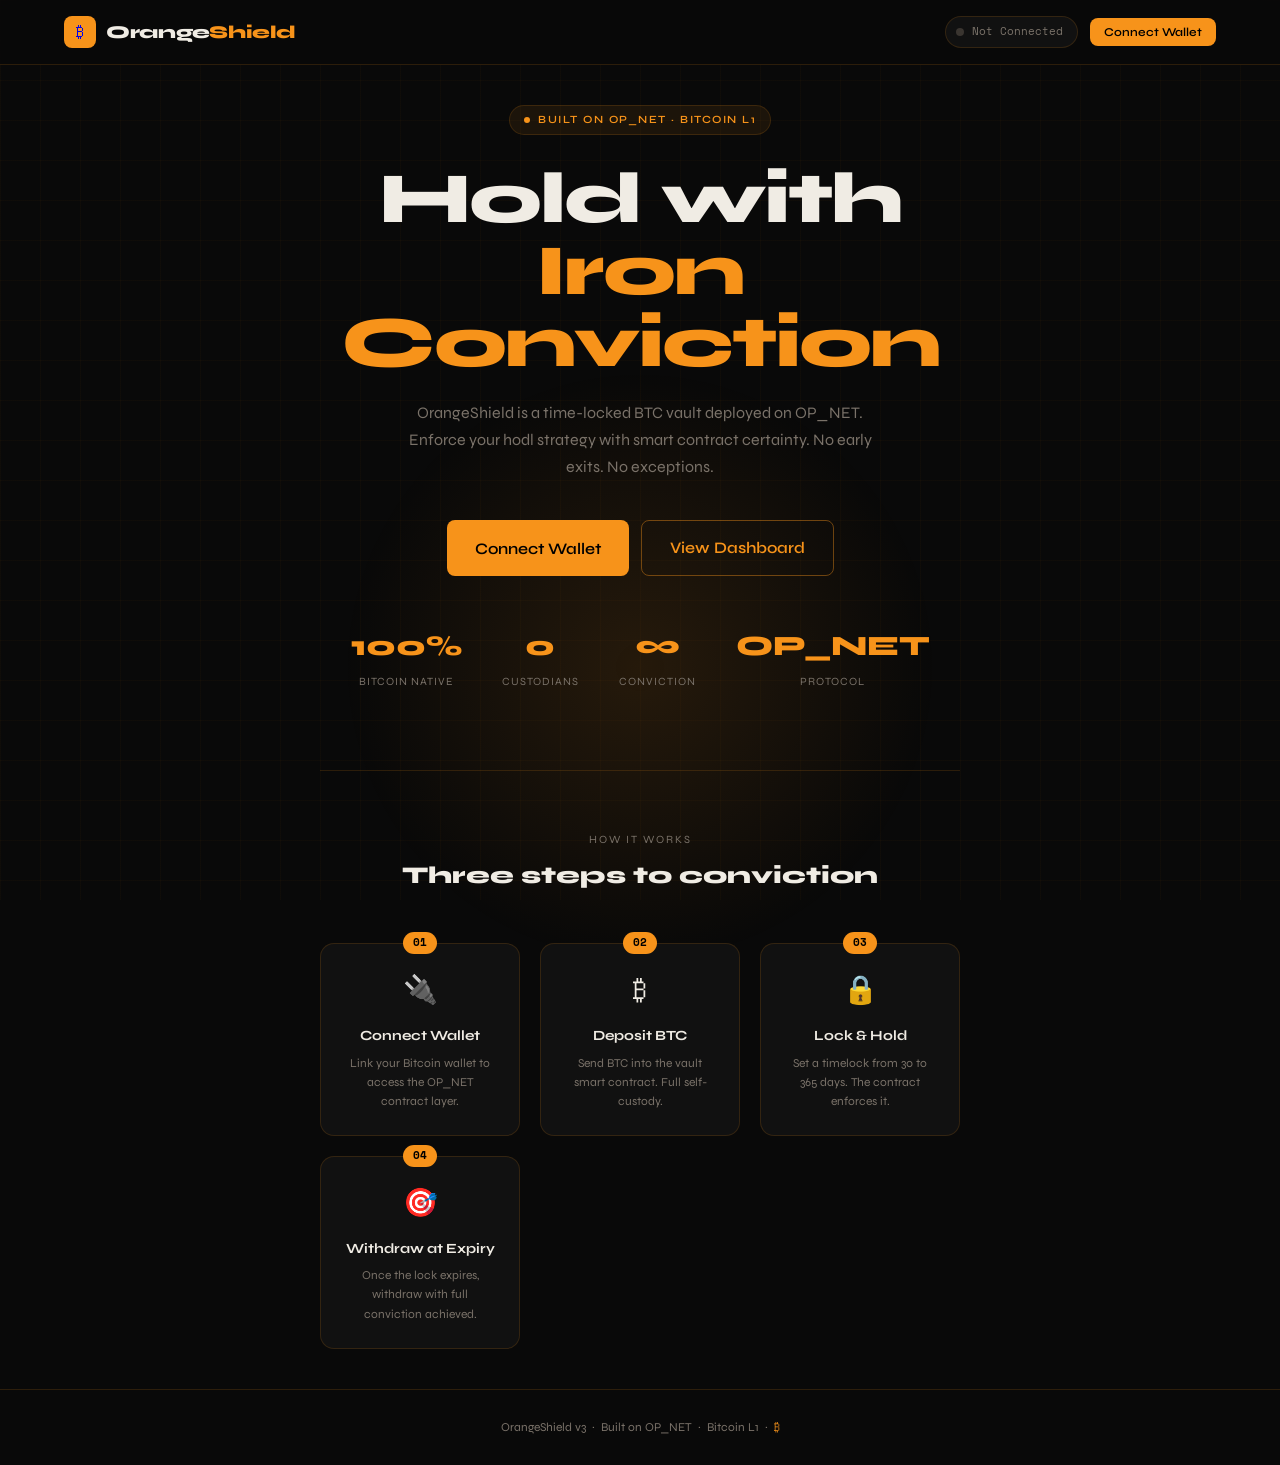
==== dashboard.html @ 254fbb5a "orangeshield" ====
<!DOCTYPE html>
<html lang="en">
<head>
  <meta charset="UTF-8" />
  <meta name="viewport" content="width=device-width, initial-scale=1.0" />
  <title>OrangeShield — Vault Dashboard</title>
  <link rel="stylesheet" href="style.css" />
  <style>
    .vault-hero {
      background: var(--bg-card);
      border: 1px solid var(--border);
      border-radius: var(--radius-lg);
      padding: 28px;
      margin-bottom: 24px;
      display: flex;
      align-items: center;
      justify-content: space-between;
      flex-wrap: wrap;
      gap: 20px;
      position: relative;
      overflow: hidden;
    }
    .vault-hero::before {
      content: '';
      position: absolute;
      right: -40px; top: -40px;
      width: 200px; height: 200px;
      background: radial-gradient(circle, rgba(247,147,26,0.12), transparent 70%);
      pointer-events: none;
    }
    .vault-hero-btc {
      font-size: 48px;
      font-weight: 800;
      font-family: var(--font-display);
      color: var(--text);
      line-height: 1;
    }
    .vault-hero-btc span { color: var(--orange); font-size: 24px; vertical-align: top; }
    .vault-hero-label {
      font-size: 11px;
      text-transform: uppercase;
      letter-spacing: 1.5px;
      color: var(--text-muted);
      margin-bottom: 6px;
    }
    .vault-hero-right { text-align: right; }
    .vault-hero-right .addr {
      font-family: var(--font-mono);
      font-size: 12px;
      color: var(--text-muted);
    }

    /* Deploy CTA */
    #deploy-section {
      display: none;
    }
    .deploy-cta {
      background: var(--bg-card);
      border: 1px solid var(--border-bright);
      border-radius: var(--radius-lg);
      padding: 48px;
      text-align: center;
    }
    .deploy-cta-icon { font-size: 48px; margin-bottom: 16px; }
    .deploy-cta h2 { font-size: 24px; font-weight: 800; margin-bottom: 8px; }
    .deploy-cta p { color: var(--text-muted); font-size: 14px; margin-bottom: 28px; max-width: 400px; margin-left: auto; margin-right: auto; }
    .deploy-cost {
      display: inline-flex;
      align-items: center;
      gap: 8px;
      background: var(--bg-input);
      border: 1px solid var(--border);
      border-radius: var(--radius);
      padding: 8px 16px;
      font-family: var(--font-mono);
      font-size: 12px;
      color: var(--text-muted);
      margin-bottom: 24px;
    }

    /* Main content */
    #main-content { display: none; }

    /* Panel layout */
    .panel-split {
      display: grid;
      grid-template-columns: 1fr 1fr;
      gap: 20px;
    }
    @media (max-width: 720px) {
      .panel-split { grid-template-columns: 1fr; }
    }

    /* Lock panel */
    .lock-active-info {
      background: var(--bg-input);
      border: 1px solid var(--border);
      border-radius: var(--radius);
      padding: 16px;
      margin-bottom: 20px;
    }
    .lock-active-info .lock-row {
      display: flex;
      justify-content: space-between;
      font-size: 12px;
      padding: 4px 0;
    }
    .lock-active-info .lock-row span:first-child { color: var(--text-muted); }
    .lock-active-info .lock-row span:last-child { font-family: var(--font-mono); }

    /* Network status bar */
    .network-bar {
      display: flex;
      align-items: center;
      gap: 16px;
      background: var(--bg-card);
      border: 1px solid var(--border);
      border-radius: var(--radius);
      padding: 10px 16px;
      font-size: 11px;
      font-family: var(--font-mono);
      color: var(--text-muted);
      margin-bottom: 24px;
      flex-wrap: wrap;
      gap: 20px;
    }
    .network-item { display: flex; align-items: center; gap: 6px; }
    .network-dot { width: 5px; height: 5px; border-radius: 50%; background: var(--success); box-shadow: 0 0 4px var(--success); }

    /* Overview grid */
    .ov-grid {
      display: grid;
      grid-template-columns: 1fr 1fr;
      gap: 12px;
      margin-bottom: 20px;
    }
    @media (max-width: 480px) { .ov-grid { grid-template-columns: 1fr; } }
    .ov-item {
      background: var(--bg-input);
      border: 1px solid var(--border);
      border-radius: var(--radius);
      padding: 14px;
    }
    .ov-item-label { font-size: 10px; text-transform: uppercase; letter-spacing: 1px; color: var(--text-muted); margin-bottom: 6px; }
    .ov-item-value { font-size: 14px; font-weight: 700; font-family: var(--font-mono); }
  </style>
</head>
<body data-page="dashboard">

  <!-- Page Loader -->
  <div class="page-loader" id="page-loader">
    <div class="brand-icon" style="width:48px;height:48px;font-size:24px;border-radius:12px;background:var(--orange);display:flex;align-items:center;justify-content:center;">₿</div>
    <div style="display:flex;align-items:center;gap:8px;color:var(--text-muted);font-size:13px;">
      <div class="spinner light"></div>
      Loading vault state...
    </div>
  </div>

  <!-- Toast container -->
  <div id="toast-container" class="toast-container"></div>

  <!-- Navbar -->
  <nav class="navbar">
    <div class="navbar-inner">
      <a href="index.html" class="brand">
        <div class="brand-icon">₿</div>
        <span class="brand-name">Orange<span>Shield</span></span>
      </a>
      <div class="navbar-actions">
        <div class="wallet-badge">
          <span class="wallet-dot"></span>
          <span id="nav-wallet">bc1q...</span>
        </div>
        <button class="btn btn-ghost btn-sm" id="disconnect-btn">Disconnect</button>
      </div>
    </div>
  </nav>

  <div class="page-wrap">
    <div class="dashboard">

      <!-- Network Bar -->
      <div class="network-bar">
        <div class="network-item"><span class="network-dot"></span> OP_NET Mainnet</div>
        <div class="network-item">Block #<span id="block-num">—</span></div>
        <div class="network-item">Contract: <span id="contract-address">—</span></div>
        <div class="network-item" style="margin-left: auto;">
          <button class="btn btn-danger btn-sm" id="reset-btn" style="font-size:10px;padding:4px 10px;">Reset Vault</button>
        </div>
      </div>

      <!-- Dashboard Header -->
      <div class="dashboard-header">
        <div>
          <div class="text-muted" style="font-size:11px;text-transform:uppercase;letter-spacing:1.5px;margin-bottom:4px;">Conviction Vault</div>
          <h1 class="dashboard-title">OrangeShield Dashboard</h1>
        </div>
      </div>

      <!-- ══ DEPLOY SECTION ══════════════════════════════════════════════════ -->
      <div id="deploy-section">
        <div class="deploy-cta">
          <div class="deploy-cta-icon">🚀</div>
          <h2>Deploy Your Vault</h2>
          <p>Deploy your personal OrangeShield smart contract to OP_NET to start securing your BTC conviction.</p>
          <div>
            <div class="deploy-cost">⛽ Est. Deploy Fee: 0.00004200 BTC</div>
          </div>
          <button class="btn btn-primary btn-lg" id="deploy-btn">
            <span id="deploy-spinner" class="spinner" style="display:none;"></span>
            Deploy OrangeShield Contract
          </button>
        </div>
      </div>

      <!-- ══ MAIN DASHBOARD ══════════════════════════════════════════════════ -->
      <div id="main-content">

        <!-- Vault Hero -->
        <div class="vault-hero">
          <div>
            <div class="vault-hero-label">Vault Balance</div>
            <div class="vault-hero-btc"><span>₿ </span><span id="vault-balance">0.00000000</span></div>
            <div style="margin-top:10px;" id="lock-status">
              <span class="badge badge-unlocked">🔓 Unlocked</span>
            </div>
          </div>
          <div class="vault-hero-right">
            <div class="vault-hero-label">Wallet</div>
            <div class="addr" id="wallet-address">—</div>
            <div style="margin-top:8px;" class="vault-hero-label">Last TX</div>
            <div class="addr" id="last-tx">—</div>
          </div>
        </div>

        <!-- Tab Nav -->
        <div class="tab-nav">
          <button class="tab-btn active" data-tab="tab-overview">📊 Overview</button>
          <button class="tab-btn" data-tab="tab-deposit">⬇️ Deposit</button>
          <button class="tab-btn" data-tab="tab-withdraw">⬆️ Withdraw</button>
          <button class="tab-btn" data-tab="tab-lock">🔒 Lock Vault</button>
          <button class="tab-btn" data-tab="tab-history">📋 History</button>
        </div>

        <!-- ── Overview ──────────────────────────────────────── -->
        <div class="tab-panel active" id="tab-overview">
          <div class="section">
            <div class="section-header">
              <h2 class="section-title">Vault Overview</h2>
            </div>

            <div class="ov-grid">
              <div class="ov-item">
                <div class="ov-item-label">Balance</div>
                <div class="ov-item-value text-orange" id="ov-balance">0.00000000 BTC</div>
              </div>
              <div class="ov-item">
                <div class="ov-item-label">Status</div>
                <div class="ov-item-value" id="ov-status"><span class="badge badge-unlocked">Unlocked</span></div>
              </div>
              <div class="ov-item" style="grid-column: span 2;">
                <div class="ov-item-label">Lock Expiry</div>
                <div class="ov-item-value" id="ov-expiry">—</div>
              </div>
            </div>

            <div class="card" style="margin-bottom:0;">
              <div class="card-header">
                <span class="card-title">⏱ Lock Countdown</span>
                <span class="badge badge-orange">LIVE</span>
              </div>
              <div class="countdown" id="countdown">
                <span class="badge badge-unlocked">🔓 No active lock</span>
              </div>
              <div style="margin-top:12px;font-size:11px;color:var(--text-muted);">
                Expiry: <span id="expiry-date">—</span>
              </div>
            </div>
          </div>
        </div>

        <!-- ── Deposit ────────────────────────────────────────── -->
        <div class="tab-panel" id="tab-deposit">
          <div class="section">
            <div class="section-header">
              <h2 class="section-title">Deposit BTC</h2>
            </div>

            <div class="card">
              <div class="info-box" style="margin-bottom:20px;">
                <span>ℹ️</span>
                <div>Depositing sends BTC into your OP_NET smart contract vault. Funds are self-custodied and non-custodial.</div>
              </div>

              <div class="form-group">
                <label class="form-label">Amount (BTC)</label>
                <div class="input-with-suffix">
                  <input
                    type="number"
                    class="form-input"
                    id="deposit-amount"
                    placeholder="0.00000000"
                    step="0.00000001"
                    min="0.00000001"
                  />
                  <span class="input-suffix">BTC</span>
                </div>
              </div>

              <div style="display:flex;gap:8px;margin-bottom:20px;flex-wrap:wrap;">
                <button class="btn btn-ghost btn-sm" onclick="document.getElementById('deposit-amount').value='0.001'">0.001</button>
                <button class="btn btn-ghost btn-sm" onclick="document.getElementById('deposit-amount').value='0.01'">0.01</button>
                <button class="btn btn-ghost btn-sm" onclick="document.getElementById('deposit-amount').value='0.1'">0.1</button>
                <button class="btn btn-ghost btn-sm" onclick="document.getElementById('deposit-amount').value='1'">1 BTC</button>
              </div>

              <button class="btn btn-primary btn-full btn-lg" id="deposit-btn">
                <span id="deposit-spinner" class="spinner" style="display:none;"></span>
                Deposit BTC
              </button>

              <div class="tx-status-box" id="deposit-status"></div>
            </div>
          </div>
        </div>

        <!-- ── Withdraw ───────────────────────────────────────── -->
        <div class="tab-panel" id="tab-withdraw">
          <div class="section">
            <div class="section-header">
              <h2 class="section-title">Withdraw BTC</h2>
            </div>

            <div class="card">
              <div class="warning-box" id="withdraw-locked-msg" style="display:none;margin-bottom:20px;">
                <span>🔒</span>
                <div>
                  <strong style="display:block;margin-bottom:4px;">Vault is Locked</strong>
                  Withdrawals are blocked until the timelock expires. This is enforced by the smart contract.
                </div>
              </div>

              <div class="form-group">
                <label class="form-label">Amount (BTC)</label>
                <div class="input-with-suffix">
                  <input
                    type="number"
                    class="form-input"
                    id="withdraw-amount"
                    placeholder="0.00000000"
                    step="0.00000001"
                    min="0.00000001"
                  />
                  <span class="input-suffix">BTC</span>
                </div>
              </div>

              <button class="btn btn-outline btn-full btn-lg" id="withdraw-btn">
                <span id="withdraw-spinner" class="spinner light" style="display:none;"></span>
                Withdraw BTC
              </button>

              <div class="tx-status-box" id="withdraw-status"></div>
            </div>
          </div>
        </div>

        <!-- ── Lock Vault ─────────────────────────────────────── -->
        <div class="tab-panel" id="tab-lock">
          <div class="section">
            <div class="section-header">
              <h2 class="section-title">Lock Vault</h2>
            </div>

            <div class="card">
              <div class="info-box" style="margin-bottom:20px;">
                <span>⚠️</span>
                <div>Once locked, the smart contract enforces the timelock. No early withdrawals are possible. Choose wisely.</div>
              </div>

              <div class="form-group">
                <label class="form-label">Lock Duration</label>
                <div class="duration-grid">
                  <div class="duration-option selected" data-days="30">
                    <span class="dur-days">30</span>
                    <div class="dur-label">Days</div>
                  </div>
                  <div class="duration-option" data-days="90">
                    <span class="dur-days">90</span>
                    <div class="dur-label">Days</div>
                  </div>
                  <div class="duration-option" data-days="180">
                    <span class="dur-days">180</span>
                    <div class="dur-label">Days</div>
                  </div>
                  <div class="duration-option" data-days="365">
                    <span class="dur-days">365</span>
                    <div class="dur-label">Days</div>
                  </div>
                </div>
              </div>

              <div class="lock-active-info" id="lock-preview">
                <div class="lock-row">
                  <span>Lock Period</span>
                  <span id="lock-preview-days">30 days</span>
                </div>
                <div class="lock-row">
                  <span>Unlock Date</span>
                  <span id="lock-preview-date">—</span>
                </div>
                <div class="lock-row">
                  <span>Early Withdrawal</span>
                  <span style="color:var(--error);">Blocked by Contract</span>
                </div>
              </div>

              <button class="btn btn-primary btn-full btn-lg" id="lock-btn">
                <span id="lock-spinner" class="spinner" style="display:none;"></span>
                🔒 Lock Vault
              </button>

              <div class="tx-status-box" id="lock-status-box"></div>
            </div>
          </div>
        </div>

        <!-- ── History ────────────────────────────────────────── -->
        <div class="tab-panel" id="tab-history">
          <div class="section">
            <div class="section-header">
              <h2 class="section-title">Transaction History</h2>
              <span class="badge badge-orange">On-chain</span>
            </div>
            <div class="tx-list" id="tx-list">
              <div class="tx-empty">🔍 No transactions yet</div>
            </div>
          </div>
        </div>

      </div><!-- /main-content -->
    </div><!-- /dashboard -->
  </div><!-- /page-wrap -->

  <script src="opnet-mock.js"></script>
  <script src="app.js"></script>
  <script>
    // Live block number simulation
    let block = Math.floor(Math.random() * 900000 + 100000);
    const blockEl = document.getElementById('block-num');
    if (blockEl) {
      blockEl.textContent = block.toLocaleString();
      setInterval(() => {
        block += Math.floor(Math.random() * 3 + 1);
        blockEl.textContent = block.toLocaleString();
      }, 8000);
    }

    // Lock preview updater
    const durationOpts = document.querySelectorAll('.duration-option');
    const previewDays = document.getElementById('lock-preview-days');
    const previewDate = document.getElementById('lock-preview-date');

    function updateLockPreview(days) {
      if (previewDays) previewDays.textContent = days + ' days';
      if (previewDate) {
        const d = new Date(Date.now() + days * 86400000);
        previewDate.textContent = d.toLocaleDateString('en-US', { year:'numeric', month:'short', day:'numeric' });
      }
    }

    updateLockPreview(30);

    durationOpts.forEach(opt => {
      opt.addEventListener('click', () => {
        updateLockPreview(parseInt(opt.dataset.days, 10));
      });
    });
  </script>
</body>
</html>
---- style.css ----
/* ══════════════════════════════════════════════════════
   OrangeShield v3 — Global Styles
   Bitcoin-native dark theme
   ══════════════════════════════════════════════════════ */

@import url('https://fonts.googleapis.com/css2?family=Space+Mono:ital,wght@0,400;0,700;1,400&family=Syne:wght@400;500;600;700;800&display=swap');

/* ─── CSS Variables ──────────────────────────────────── */
:root {
  --orange:        #f7931a;
  --orange-dim:    #c4740d;
  --orange-glow:   rgba(247, 147, 26, 0.18);
  --orange-subtle: rgba(247, 147, 26, 0.08);

  --bg:            #090909;
  --bg-card:       #111111;
  --bg-input:      #181818;
  --bg-panel:      #0d0d0d;

  --border:        rgba(247, 147, 26, 0.15);
  --border-bright: rgba(247, 147, 26, 0.4);

  --text:          #f0ece4;
  --text-muted:    #7a7269;
  --text-dim:      #3a3530;

  --success:       #22c55e;
  --error:         #ef4444;
  --warning:       #eab308;

  --radius:        8px;
  --radius-lg:     14px;
  --transition:    0.2s ease;

  --font-display:  'Syne', sans-serif;
  --font-mono:     'Space Mono', monospace;
}

/* ─── Reset ──────────────────────────────────────────── */
*, *::before, *::after { box-sizing: border-box; margin: 0; padding: 0; }

html { scroll-behavior: smooth; }

body {
  background: var(--bg);
  color: var(--text);
  font-family: var(--font-display);
  min-height: 100vh;
  line-height: 1.6;
  -webkit-font-smoothing: antialiased;
}

/* Subtle grid texture */
body::before {
  content: '';
  position: fixed;
  inset: 0;
  background-image:
    linear-gradient(rgba(247,147,26,0.03) 1px, transparent 1px),
    linear-gradient(90deg, rgba(247,147,26,0.03) 1px, transparent 1px);
  background-size: 40px 40px;
  pointer-events: none;
  z-index: 0;
}

/* ─── Typography ─────────────────────────────────────── */
h1, h2, h3, h4 { font-family: var(--font-display); font-weight: 700; }

.mono { font-family: var(--font-mono); }

.text-orange  { color: var(--orange); }
.text-muted   { color: var(--text-muted); }
.text-success { color: var(--success); }
.text-error   { color: var(--error); }

/* ─── Layout ─────────────────────────────────────────── */
.page-wrap {
  position: relative;
  z-index: 1;
  max-width: 1200px;
  margin: 0 auto;
  padding: 0 24px;
}

/* ─── Navbar ─────────────────────────────────────────── */
.navbar {
  position: sticky;
  top: 0;
  z-index: 100;
  background: rgba(9,9,9,0.92);
  border-bottom: 1px solid var(--border);
  backdrop-filter: blur(16px);
}

.navbar-inner {
  display: flex;
  align-items: center;
  justify-content: space-between;
  height: 64px;
  max-width: 1200px;
  margin: 0 auto;
  padding: 0 24px;
}

.brand {
  display: flex;
  align-items: center;
  gap: 10px;
  text-decoration: none;
}

.brand-icon {
  width: 32px;
  height: 32px;
  background: var(--orange);
  border-radius: 8px;
  display: flex;
  align-items: center;
  justify-content: center;
  font-size: 16px;
}

.brand-name {
  font-family: var(--font-display);
  font-size: 18px;
  font-weight: 800;
  color: var(--text);
  letter-spacing: -0.3px;
}

.brand-name span { color: var(--orange); }

.navbar-actions {
  display: flex;
  align-items: center;
  gap: 12px;
}

.wallet-badge {
  display: flex;
  align-items: center;
  gap: 8px;
  background: var(--bg-card);
  border: 1px solid var(--border);
  border-radius: 100px;
  padding: 6px 14px 6px 10px;
  font-family: var(--font-mono);
  font-size: 11px;
  color: var(--text-muted);
  cursor: default;
}

.wallet-dot {
  width: 8px;
  height: 8px;
  border-radius: 50%;
  background: var(--success);
  box-shadow: 0 0 6px var(--success);
  animation: pulse-dot 2s infinite;
}

.wallet-dot.disconnected { background: var(--text-dim); box-shadow: none; animation: none; }

@keyframes pulse-dot {
  0%, 100% { opacity: 1; }
  50% { opacity: 0.5; }
}

/* ─── Buttons ────────────────────────────────────────── */
.btn {
  display: inline-flex;
  align-items: center;
  justify-content: center;
  gap: 8px;
  padding: 10px 20px;
  border-radius: var(--radius);
  border: none;
  cursor: pointer;
  font-family: var(--font-display);
  font-weight: 600;
  font-size: 14px;
  transition: var(--transition);
  text-decoration: none;
  white-space: nowrap;
}

.btn:disabled {
  opacity: 0.45;
  cursor: not-allowed;
  pointer-events: none;
}

.btn-primary {
  background: var(--orange);
  color: #000;
}
.btn-primary:hover { background: #ffaa3a; transform: translateY(-1px); box-shadow: 0 4px 20px rgba(247,147,26,0.35); }

.btn-outline {
  background: transparent;
  color: var(--orange);
  border: 1px solid var(--border-bright);
}
.btn-outline:hover { background: var(--orange-subtle); }

.btn-ghost {
  background: var(--bg-card);
  color: var(--text);
  border: 1px solid var(--border);
}
.btn-ghost:hover { border-color: var(--border-bright); }

.btn-danger {
  background: transparent;
  color: var(--error);
  border: 1px solid rgba(239,68,68,0.3);
}
.btn-danger:hover { background: rgba(239,68,68,0.1); }

.btn-sm { padding: 7px 14px; font-size: 12px; }
.btn-lg { padding: 14px 28px; font-size: 16px; }
.btn-full { width: 100%; }

/* ─── Cards ──────────────────────────────────────────── */
.card {
  background: var(--bg-card);
  border: 1px solid var(--border);
  border-radius: var(--radius-lg);
  padding: 24px;
  position: relative;
  overflow: hidden;
}

.card::before {
  content: '';
  position: absolute;
  inset: 0;
  background: radial-gradient(ellipse at top left, var(--orange-subtle), transparent 70%);
  pointer-events: none;
}

.card-header {
  display: flex;
  align-items: center;
  justify-content: space-between;
  margin-bottom: 20px;
}

.card-title {
  font-size: 12px;
  font-weight: 600;
  text-transform: uppercase;
  letter-spacing: 1.5px;
  color: var(--text-muted);
}

.card-value {
  font-size: 28px;
  font-weight: 800;
  color: var(--text);
  font-family: var(--font-display);
  line-height: 1.1;
}

.card-value.lg { font-size: 36px; }

.card-sub {
  font-size: 12px;
  color: var(--text-muted);
  margin-top: 4px;
}

/* ─── Stat Grid ──────────────────────────────────────── */
.stat-grid {
  display: grid;
  grid-template-columns: repeat(auto-fit, minmax(180px, 1fr));
  gap: 16px;
  margin-bottom: 24px;
}

.stat-card {
  background: var(--bg-card);
  border: 1px solid var(--border);
  border-radius: var(--radius-lg);
  padding: 20px;
  position: relative;
  overflow: hidden;
  transition: border-color var(--transition);
}

.stat-card:hover { border-color: var(--border-bright); }

.stat-card::after {
  content: '';
  position: absolute;
  bottom: 0; left: 0; right: 0;
  height: 2px;
  background: linear-gradient(90deg, transparent, var(--orange), transparent);
  opacity: 0;
  transition: opacity var(--transition);
}

.stat-card:hover::after { opacity: 1; }

.stat-label {
  font-size: 11px;
  text-transform: uppercase;
  letter-spacing: 1.5px;
  color: var(--text-muted);
  margin-bottom: 8px;
}

.stat-value {
  font-size: 22px;
  font-weight: 800;
  color: var(--text);
  font-family: var(--font-display);
}

.stat-value.mono { font-family: var(--font-mono); font-size: 16px; }

.stat-icon {
  position: absolute;
  top: 20px; right: 20px;
  font-size: 20px;
  opacity: 0.25;
}

/* ─── Badges ─────────────────────────────────────────── */
.badge {
  display: inline-flex;
  align-items: center;
  gap: 5px;
  padding: 3px 10px;
  border-radius: 100px;
  font-size: 11px;
  font-weight: 600;
  text-transform: uppercase;
  letter-spacing: 0.5px;
}

.badge-locked   { background: rgba(239,68,68,0.12); color: var(--error); border: 1px solid rgba(239,68,68,0.25); }
.badge-unlocked { background: rgba(34,197,94,0.12); color: var(--success); border: 1px solid rgba(34,197,94,0.25); }
.badge-pending  { background: rgba(234,179,8,0.12); color: var(--warning); border: 1px solid rgba(234,179,8,0.25); }
.badge-orange   { background: var(--orange-subtle); color: var(--orange); border: 1px solid var(--border); }

/* ─── Inputs ─────────────────────────────────────────── */
.form-group {
  margin-bottom: 20px;
}

.form-label {
  display: block;
  font-size: 12px;
  font-weight: 600;
  text-transform: uppercase;
  letter-spacing: 1px;
  color: var(--text-muted);
  margin-bottom: 8px;
}

.form-input {
  width: 100%;
  background: var(--bg-input);
  border: 1px solid var(--border);
  border-radius: var(--radius);
  padding: 12px 16px;
  color: var(--text);
  font-family: var(--font-mono);
  font-size: 15px;
  outline: none;
  transition: border-color var(--transition), box-shadow var(--transition);
}

.form-input:focus {
  border-color: var(--border-bright);
  box-shadow: 0 0 0 3px var(--orange-glow);
}

.form-input::placeholder { color: var(--text-dim); }

.input-with-suffix {
  position: relative;
}

.input-suffix {
  position: absolute;
  right: 14px;
  top: 50%;
  transform: translateY(-50%);
  font-size: 12px;
  font-weight: 700;
  color: var(--orange);
  font-family: var(--font-mono);
  pointer-events: none;
}

/* Duration selector */
.duration-grid {
  display: grid;
  grid-template-columns: repeat(4, 1fr);
  gap: 10px;
  margin-top: 10px;
}

.duration-option {
  padding: 12px;
  background: var(--bg-input);
  border: 1px solid var(--border);
  border-radius: var(--radius);
  cursor: pointer;
  text-align: center;
  transition: all var(--transition);
  user-select: none;
}

.duration-option:hover { border-color: var(--border-bright); background: var(--orange-subtle); }

.duration-option.selected {
  border-color: var(--orange);
  background: var(--orange-subtle);
  color: var(--orange);
}

.duration-option .dur-days {
  font-size: 18px;
  font-weight: 800;
  display: block;
  font-family: var(--font-display);
}

.duration-option .dur-label {
  font-size: 10px;
  text-transform: uppercase;
  letter-spacing: 1px;
  color: var(--text-muted);
  margin-top: 2px;
}

.duration-option.selected .dur-label { color: var(--orange); opacity: 0.7; }

/* ─── Countdown Timer ────────────────────────────────── */
.countdown {
  display: flex;
  gap: 12px;
  align-items: center;
  flex-wrap: wrap;
}

.countdown-unit {
  text-align: center;
  background: var(--bg-input);
  border: 1px solid var(--border);
  border-radius: var(--radius);
  padding: 12px 16px;
  min-width: 64px;
}

.countdown-num {
  font-family: var(--font-mono);
  font-size: 24px;
  font-weight: 700;
  color: var(--orange);
  display: block;
  line-height: 1;
}

.countdown-label {
  font-size: 9px;
  text-transform: uppercase;
  letter-spacing: 1.5px;
  color: var(--text-muted);
  margin-top: 4px;
  display: block;
}

.countdown-sep {
  font-size: 20px;
  color: var(--text-dim);
  margin-bottom: 14px;
}

/* ─── Transaction Toast ──────────────────────────────── */
.toast-container {
  position: fixed;
  bottom: 28px;
  right: 28px;
  z-index: 9999;
  display: flex;
  flex-direction: column;
  gap: 10px;
  pointer-events: none;
}

.toast {
  background: var(--bg-card);
  border: 1px solid var(--border);
  border-radius: var(--radius-lg);
  padding: 16px 20px;
  min-width: 320px;
  max-width: 400px;
  display: flex;
  gap: 12px;
  align-items: flex-start;
  box-shadow: 0 16px 48px rgba(0,0,0,0.6);
  pointer-events: all;
  transform: translateX(120%);
  transition: transform 0.35s cubic-bezier(0.34, 1.56, 0.64, 1);
}

.toast.show { transform: translateX(0); }

.toast-icon {
  font-size: 20px;
  flex-shrink: 0;
  margin-top: 1px;
}

.toast-body { flex: 1; min-width: 0; }

.toast-title {
  font-size: 13px;
  font-weight: 700;
  margin-bottom: 3px;
}

.toast-msg {
  font-size: 11px;
  color: var(--text-muted);
  word-break: break-all;
  font-family: var(--font-mono);
}

.toast-close {
  background: none;
  border: none;
  color: var(--text-muted);
  cursor: pointer;
  font-size: 16px;
  padding: 0;
  flex-shrink: 0;
  line-height: 1;
}

.toast.toast-success { border-color: rgba(34,197,94,0.3); }
.toast.toast-error   { border-color: rgba(239,68,68,0.3); }
.toast.toast-pending { border-color: rgba(234,179,8,0.3); }

/* ─── Spinner ────────────────────────────────────────── */
.spinner {
  width: 16px;
  height: 16px;
  border: 2px solid rgba(0,0,0,0.2);
  border-top-color: #000;
  border-radius: 50%;
  animation: spin 0.7s linear infinite;
  flex-shrink: 0;
}

.spinner.light {
  border-color: rgba(247,147,26,0.2);
  border-top-color: var(--orange);
}

@keyframes spin {
  to { transform: rotate(360deg); }
}

/* ─── Tx History ─────────────────────────────────────── */
.tx-list {
  display: flex;
  flex-direction: column;
  gap: 8px;
}

.tx-row {
  display: flex;
  align-items: center;
  justify-content: space-between;
  gap: 12px;
  padding: 14px 18px;
  background: var(--bg-panel);
  border: 1px solid var(--border);
  border-radius: var(--radius);
  transition: border-color var(--transition);
}

.tx-row:hover { border-color: var(--border-bright); }

.tx-left { display: flex; align-items: center; gap: 12px; }

.tx-type-icon {
  width: 36px;
  height: 36px;
  border-radius: 50%;
  display: flex;
  align-items: center;
  justify-content: center;
  font-size: 15px;
  flex-shrink: 0;
}

.tx-type-icon.deposit  { background: rgba(34,197,94,0.12); }
.tx-type-icon.withdraw { background: rgba(239,68,68,0.12); }
.tx-type-icon.lock     { background: rgba(247,147,26,0.12); }
.tx-type-icon.deploy   { background: rgba(99,102,241,0.12); }

.tx-info-type {
  font-size: 13px;
  font-weight: 700;
}

.tx-info-hash {
  font-family: var(--font-mono);
  font-size: 10px;
  color: var(--text-muted);
  margin-top: 2px;
}

.tx-right { text-align: right; }

.tx-amount {
  font-family: var(--font-mono);
  font-size: 13px;
  font-weight: 700;
}

.tx-time {
  font-size: 10px;
  color: var(--text-muted);
  margin-top: 2px;
}

.tx-empty {
  text-align: center;
  padding: 40px 20px;
  color: var(--text-muted);
  font-size: 14px;
}

/* ─── Section ────────────────────────────────────────── */
.section {
  margin-bottom: 32px;
}

.section-header {
  display: flex;
  align-items: center;
  justify-content: space-between;
  margin-bottom: 16px;
}

.section-title {
  font-size: 16px;
  font-weight: 700;
}

/* ─── Tab Navigation ─────────────────────────────────── */
.tab-nav {
  display: flex;
  gap: 4px;
  background: var(--bg-card);
  border: 1px solid var(--border);
  border-radius: var(--radius-lg);
  padding: 4px;
  margin-bottom: 28px;
  overflow-x: auto;
}

.tab-btn {
  flex: 1;
  padding: 10px 16px;
  background: none;
  border: none;
  border-radius: var(--radius);
  color: var(--text-muted);
  font-family: var(--font-display);
  font-weight: 600;
  font-size: 13px;
  cursor: pointer;
  transition: all var(--transition);
  white-space: nowrap;
}

.tab-btn:hover { color: var(--text); background: var(--orange-subtle); }

.tab-btn.active {
  background: var(--orange);
  color: #000;
}

.tab-panel { display: none; }
.tab-panel.active { display: block; }

/* ─── Tx Status Box ──────────────────────────────────── */
.tx-status-box {
  background: var(--bg-panel);
  border: 1px solid var(--border);
  border-radius: var(--radius);
  padding: 20px;
  margin-top: 20px;
  font-family: var(--font-mono);
  font-size: 12px;
  display: none;
}

.tx-status-box.show { display: block; }

.tx-status-box .tx-status-row {
  display: flex;
  justify-content: space-between;
  margin-bottom: 8px;
  color: var(--text-muted);
}

.tx-status-box .tx-status-row:last-child { margin-bottom: 0; }

.tx-status-box .tx-status-val {
  color: var(--text);
  word-break: break-all;
  text-align: right;
  max-width: 70%;
}

/* ─── Divider ────────────────────────────────────────── */
.divider {
  height: 1px;
  background: var(--border);
  margin: 24px 0;
}

/* ─── Warning box ────────────────────────────────────── */
.warning-box {
  background: rgba(239,68,68,0.06);
  border: 1px solid rgba(239,68,68,0.2);
  border-radius: var(--radius);
  padding: 16px;
  display: flex;
  align-items: flex-start;
  gap: 10px;
  font-size: 13px;
  color: #fca5a5;
}

.info-box {
  background: var(--orange-subtle);
  border: 1px solid var(--border);
  border-radius: var(--radius);
  padding: 16px;
  display: flex;
  align-items: flex-start;
  gap: 10px;
  font-size: 13px;
  color: var(--text-muted);
}

/* ─── Hero (index) ───────────────────────────────────── */
.hero {
  display: flex;
  flex-direction: column;
  align-items: center;
  justify-content: center;
  min-height: 100vh;
  text-align: center;
  padding: 40px 24px;
  position: relative;
}

.hero-glow {
  position: absolute;
  top: 50%;
  left: 50%;
  transform: translate(-50%, -60%);
  width: 600px;
  height: 600px;
  background: radial-gradient(circle, rgba(247,147,26,0.12) 0%, transparent 70%);
  pointer-events: none;
  z-index: 0;
}

.hero-content { position: relative; z-index: 1; max-width: 640px; }

.hero-eyebrow {
  display: inline-flex;
  align-items: center;
  gap: 8px;
  border: 1px solid var(--border);
  border-radius: 100px;
  padding: 5px 14px;
  font-size: 11px;
  font-weight: 600;
  text-transform: uppercase;
  letter-spacing: 1.5px;
  color: var(--orange);
  background: var(--orange-subtle);
  margin-bottom: 28px;
}

.hero-title {
  font-size: clamp(42px, 8vw, 72px);
  font-weight: 800;
  line-height: 1.0;
  margin-bottom: 20px;
  letter-spacing: -2px;
}

.hero-title .accent { color: var(--orange); }

.hero-sub {
  font-size: 16px;
  color: var(--text-muted);
  line-height: 1.7;
  margin-bottom: 40px;
  max-width: 480px;
  margin-left: auto;
  margin-right: auto;
}

.hero-ctas {
  display: flex;
  gap: 12px;
  justify-content: center;
  flex-wrap: wrap;
}

.hero-features {
  display: flex;
  gap: 32px;
  justify-content: center;
  flex-wrap: wrap;
  margin-top: 64px;
  padding-top: 40px;
  border-top: 1px solid var(--border);
}

.hero-feature {
  text-align: center;
}

.hero-feature-icon {
  font-size: 28px;
  margin-bottom: 8px;
}

.hero-feature-label {
  font-size: 11px;
  text-transform: uppercase;
  letter-spacing: 1px;
  color: var(--text-muted);
}

/* ─── Dashboard layout ───────────────────────────────── */
.dashboard {
  padding: 32px 0 64px;
}

.dashboard-header {
  display: flex;
  align-items: center;
  justify-content: space-between;
  flex-wrap: wrap;
  gap: 16px;
  margin-bottom: 28px;
}

.dashboard-title {
  font-size: 24px;
  font-weight: 800;
}

/* ─── Contract address ───────────────────────────────── */
.contract-row {
  display: flex;
  align-items: center;
  gap: 8px;
  font-family: var(--font-mono);
  font-size: 11px;
  color: var(--text-muted);
  background: var(--bg-card);
  border: 1px solid var(--border);
  border-radius: 100px;
  padding: 6px 14px;
}

.contract-dot {
  width: 6px;
  height: 6px;
  border-radius: 50%;
  background: var(--orange);
  box-shadow: 0 0 6px var(--orange);
}

/* ─── Loading overlay ────────────────────────────────── */
.page-loader {
  position: fixed;
  inset: 0;
  background: var(--bg);
  display: flex;
  align-items: center;
  justify-content: center;
  flex-direction: column;
  gap: 16px;
  z-index: 9998;
  transition: opacity 0.4s ease;
}

.page-loader.hide {
  opacity: 0;
  pointer-events: none;
}

.page-loader .brand-icon { width: 48px; height: 48px; font-size: 24px; border-radius: 12px; }

/* ─── Scrollbar ──────────────────────────────────────── */
::-webkit-scrollbar { width: 6px; height: 6px; }
::-webkit-scrollbar-track { background: transparent; }
::-webkit-scrollbar-thumb { background: var(--border); border-radius: 3px; }
::-webkit-scrollbar-thumb:hover { background: var(--border-bright); }

/* ─── Responsive ─────────────────────────────────────── */
@media (max-width: 640px) {
  .stat-grid { grid-template-columns: 1fr 1fr; }
  .duration-grid { grid-template-columns: 1fr 1fr; }
  .dashboard-header { flex-direction: column; align-items: flex-start; }
  .countdown { gap: 8px; }
  .countdown-num { font-size: 20px; }
  .countdown-unit { padding: 10px 12px; min-width: 52px; }
}
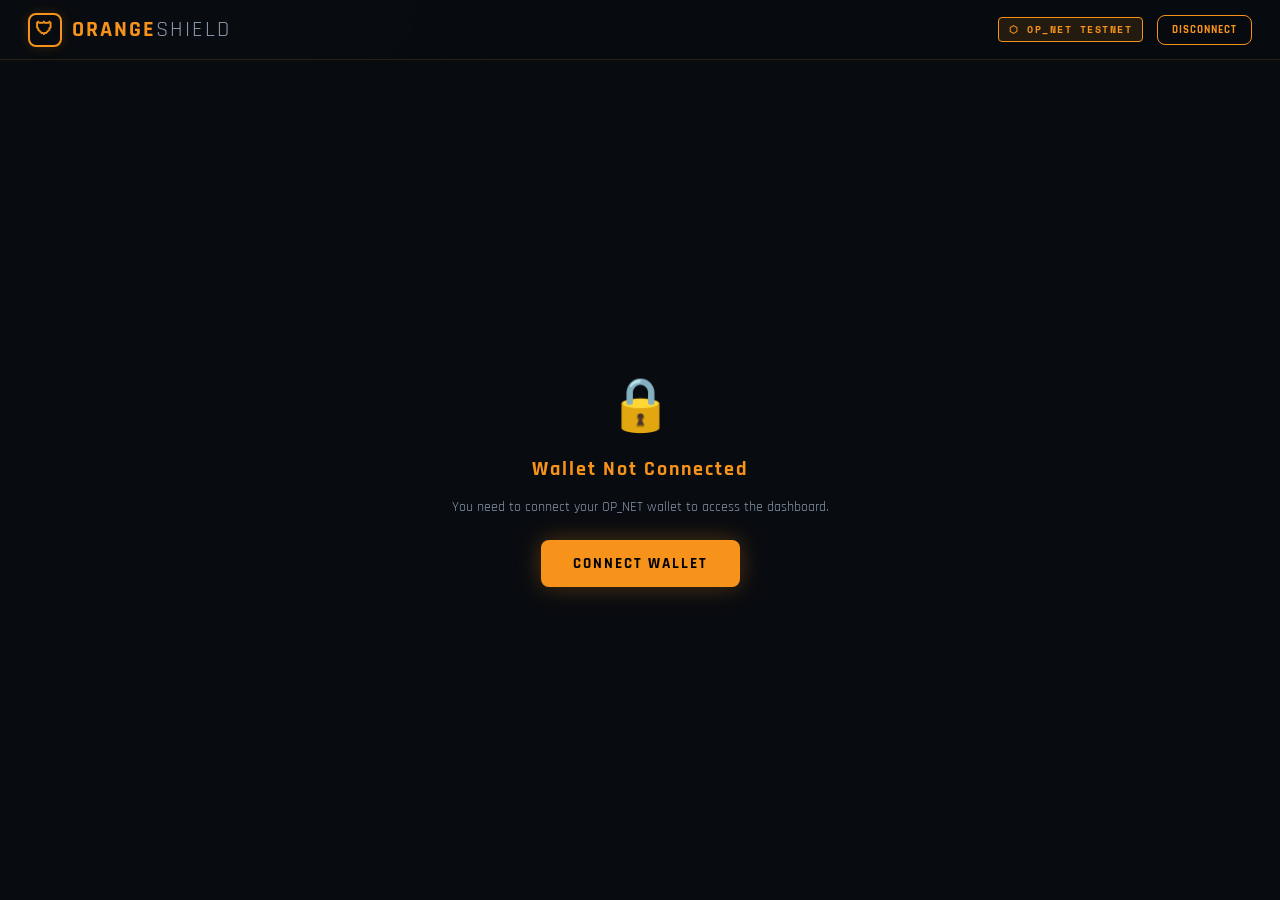
==== commit 4bd580f2: "orangeshield" ====
--- a/dashboard.html
+++ b/dashboard.html
@@ -3,479 +3,758 @@
 <head>
   <meta charset="UTF-8" />
   <meta name="viewport" content="width=device-width, initial-scale=1.0" />
-  <title>OrangeShield — Vault Dashboard</title>
+  <title>OrangeShield Dashboard — OP_NET Testnet</title>
   <link rel="stylesheet" href="style.css" />
   <style>
-    .vault-hero {
-      background: var(--bg-card);
+    /* Extra dashboard-specific styles */
+    .mobile-nav {
+      display: none;
+      background: var(--bg2);
+      border-bottom: 1px solid var(--border);
+      padding: 8px 12px;
+      overflow-x: auto;
+      gap: 8px;
+    }
+    @media (max-width: 700px) {
+      .mobile-nav { display: flex; }
+    }
+    .mobile-nav-btn {
+      flex-shrink: 0;
+      padding: 8px 14px;
+      border-radius: 6px;
       border: 1px solid var(--border);
-      border-radius: var(--radius-lg);
-      padding: 28px;
+      background: var(--surface);
+      color: var(--text-dim);
+      font-family: var(--display);
+      font-weight: 600;
+      font-size: 13px;
+      cursor: pointer;
+    }
+    .mobile-nav-btn.active {
+      border-color: var(--orange);
+      color: var(--orange);
+      background: var(--orange-glow);
+    }
+
+    /* Wallet not connected gate */
+    .gate-overlay {
+      position: fixed;
+      top: 60px; left: 0; right: 0; bottom: 0;
+      background: var(--bg);
+      z-index: 50;
+      display: flex;
+      align-items: center;
+      justify-content: center;
+      flex-direction: column;
+      gap: 16px;
+      text-align: center;
+    }
+    .gate-overlay.hidden { display: none; }
+    .gate-overlay h2 { color: var(--orange); letter-spacing: 2px; font-size: 20px; }
+    .gate-overlay p { color: var(--text-dim); font-size: 14px; }
+
+    /* Vault balance big display */
+    .vault-balance-display {
+      background: var(--surface);
+      border: 1px solid var(--border);
+      border-radius: 16px;
+      padding: 28px 32px;
       margin-bottom: 24px;
       display: flex;
       align-items: center;
       justify-content: space-between;
       flex-wrap: wrap;
       gap: 20px;
-      position: relative;
-      overflow: hidden;
-    }
-    .vault-hero::before {
-      content: '';
-      position: absolute;
-      right: -40px; top: -40px;
-      width: 200px; height: 200px;
-      background: radial-gradient(circle, rgba(247,147,26,0.12), transparent 70%);
-      pointer-events: none;
-    }
-    .vault-hero-btc {
+    }
+    .vbd-left {}
+    .vbd-label {
+      font-family: var(--mono);
+      font-size: 9px;
+      letter-spacing: 3px;
+      color: var(--text-muted);
+      text-transform: uppercase;
+      margin-bottom: 8px;
+    }
+    .vbd-amount {
       font-size: 48px;
-      font-weight: 800;
-      font-family: var(--font-display);
-      color: var(--text);
+      font-weight: 700;
+      color: var(--orange);
       line-height: 1;
-    }
-    .vault-hero-btc span { color: var(--orange); font-size: 24px; vertical-align: top; }
-    .vault-hero-label {
-      font-size: 11px;
-      text-transform: uppercase;
-      letter-spacing: 1.5px;
-      color: var(--text-muted);
-      margin-bottom: 6px;
-    }
-    .vault-hero-right { text-align: right; }
-    .vault-hero-right .addr {
-      font-family: var(--font-mono);
-      font-size: 12px;
-      color: var(--text-muted);
-    }
-
-    /* Deploy CTA */
-    #deploy-section {
-      display: none;
-    }
-    .deploy-cta {
-      background: var(--bg-card);
-      border: 1px solid var(--border-bright);
-      border-radius: var(--radius-lg);
-      padding: 48px;
-      text-align: center;
-    }
-    .deploy-cta-icon { font-size: 48px; margin-bottom: 16px; }
-    .deploy-cta h2 { font-size: 24px; font-weight: 800; margin-bottom: 8px; }
-    .deploy-cta p { color: var(--text-muted); font-size: 14px; margin-bottom: 28px; max-width: 400px; margin-left: auto; margin-right: auto; }
-    .deploy-cost {
-      display: inline-flex;
-      align-items: center;
-      gap: 8px;
-      background: var(--bg-input);
-      border: 1px solid var(--border);
-      border-radius: var(--radius);
-      padding: 8px 16px;
-      font-family: var(--font-mono);
-      font-size: 12px;
-      color: var(--text-muted);
-      margin-bottom: 24px;
-    }
-
-    /* Main content */
-    #main-content { display: none; }
-
-    /* Panel layout */
-    .panel-split {
-      display: grid;
-      grid-template-columns: 1fr 1fr;
-      gap: 20px;
-    }
-    @media (max-width: 720px) {
-      .panel-split { grid-template-columns: 1fr; }
-    }
-
-    /* Lock panel */
-    .lock-active-info {
-      background: var(--bg-input);
-      border: 1px solid var(--border);
-      border-radius: var(--radius);
-      padding: 16px;
-      margin-bottom: 20px;
-    }
-    .lock-active-info .lock-row {
-      display: flex;
-      justify-content: space-between;
-      font-size: 12px;
-      padding: 4px 0;
-    }
-    .lock-active-info .lock-row span:first-child { color: var(--text-muted); }
-    .lock-active-info .lock-row span:last-child { font-family: var(--font-mono); }
-
-    /* Network status bar */
-    .network-bar {
-      display: flex;
-      align-items: center;
-      gap: 16px;
-      background: var(--bg-card);
-      border: 1px solid var(--border);
-      border-radius: var(--radius);
-      padding: 10px 16px;
-      font-size: 11px;
-      font-family: var(--font-mono);
-      color: var(--text-muted);
-      margin-bottom: 24px;
-      flex-wrap: wrap;
-      gap: 20px;
-    }
-    .network-item { display: flex; align-items: center; gap: 6px; }
-    .network-dot { width: 5px; height: 5px; border-radius: 50%; background: var(--success); box-shadow: 0 0 4px var(--success); }
-
-    /* Overview grid */
-    .ov-grid {
-      display: grid;
-      grid-template-columns: 1fr 1fr;
-      gap: 12px;
-      margin-bottom: 20px;
-    }
-    @media (max-width: 480px) { .ov-grid { grid-template-columns: 1fr; } }
-    .ov-item {
-      background: var(--bg-input);
-      border: 1px solid var(--border);
-      border-radius: var(--radius);
-      padding: 14px;
-    }
-    .ov-item-label { font-size: 10px; text-transform: uppercase; letter-spacing: 1px; color: var(--text-muted); margin-bottom: 6px; }
-    .ov-item-value { font-size: 14px; font-weight: 700; font-family: var(--font-mono); }
+      letter-spacing: -1px;
+    }
+    .vbd-unit { font-size: 20px; color: var(--text-dim); margin-left: 6px; }
+    .vbd-right { text-align: right; }
   </style>
 </head>
-<body data-page="dashboard">
-
-  <!-- Page Loader -->
-  <div class="page-loader" id="page-loader">
-    <div class="brand-icon" style="width:48px;height:48px;font-size:24px;border-radius:12px;background:var(--orange);display:flex;align-items:center;justify-content:center;">₿</div>
-    <div style="display:flex;align-items:center;gap:8px;color:var(--text-muted);font-size:13px;">
-      <div class="spinner light"></div>
-      Loading vault state...
-    </div>
+<body>
+
+<!-- TOPBAR -->
+<header class="topbar">
+  <a href="index.html" class="topbar-logo">
+    <div class="logo-icon">🛡</div>
+    <span>ORANGE<span style="color:var(--text-dim);font-weight:400">SHIELD</span></span>
+  </a>
+  <div class="topbar-right">
+    <span class="wallet-address" id="topbar-wallet"></span>
+    <span class="network-badge">⬡ OP_NET TESTNET</span>
+    <button class="btn btn-secondary" id="disconnect-btn"
+      style="padding:7px 14px;font-size:11px;letter-spacing:1px">Disconnect</button>
   </div>
-
-  <!-- Toast container -->
-  <div id="toast-container" class="toast-container"></div>
-
-  <!-- Navbar -->
-  <nav class="navbar">
-    <div class="navbar-inner">
-      <a href="index.html" class="brand">
-        <div class="brand-icon">₿</div>
-        <span class="brand-name">Orange<span>Shield</span></span>
-      </a>
-      <div class="navbar-actions">
-        <div class="wallet-badge">
-          <span class="wallet-dot"></span>
-          <span id="nav-wallet">bc1q...</span>
-        </div>
-        <button class="btn btn-ghost btn-sm" id="disconnect-btn">Disconnect</button>
+</header>
+
+<!-- TOAST -->
+<div id="toast-container"></div>
+
+<!-- WALLET GATE -->
+<div class="gate-overlay" id="gate-overlay">
+  <div style="font-size:52px">🔒</div>
+  <h2>Wallet Not Connected</h2>
+  <p>You need to connect your OP_NET wallet to access the dashboard.</p>
+  <a href="index.html" class="btn btn-primary" style="text-decoration:none;margin-top:8px">Connect Wallet</a>
+</div>
+
+<div class="page-wrap" id="main-app" style="opacity:0;transition:opacity 0.4s ease">
+
+  <!-- MOBILE NAV -->
+  <div class="mobile-nav">
+    <button class="mobile-nav-btn active" onclick="showPage('overview')">Overview</button>
+    <button class="mobile-nav-btn" onclick="showPage('deposit')">Deposit</button>
+    <button class="mobile-nav-btn" onclick="showPage('withdraw')">Withdraw</button>
+    <button class="mobile-nav-btn" onclick="showPage('lock')">Lock Vault</button>
+    <button class="mobile-nav-btn" onclick="showPage('activity')">Activity</button>
+  </div>
+
+  <div class="dash-layout">
+
+    <!-- SIDEBAR -->
+    <nav class="sidebar">
+      <div style="padding:16px 20px;border-bottom:1px solid var(--border);margin-bottom:16px;">
+        <div style="font-family:var(--mono);font-size:9px;letter-spacing:2px;color:var(--text-muted);text-transform:uppercase;margin-bottom:6px;">Connected As</div>
+        <div id="sidebar-wallet" style="font-family:var(--mono);font-size:12px;color:var(--text);"></div>
       </div>
-    </div>
-  </nav>
-
-  <div class="page-wrap">
-    <div class="dashboard">
-
-      <!-- Network Bar -->
-      <div class="network-bar">
-        <div class="network-item"><span class="network-dot"></span> OP_NET Mainnet</div>
-        <div class="network-item">Block #<span id="block-num">—</span></div>
-        <div class="network-item">Contract: <span id="contract-address">—</span></div>
-        <div class="network-item" style="margin-left: auto;">
-          <button class="btn btn-danger btn-sm" id="reset-btn" style="font-size:10px;padding:4px 10px;">Reset Vault</button>
-        </div>
+
+      <div class="sidebar-label">Navigation</div>
+      <div class="sidebar-section">
+        <button class="nav-item active" onclick="showPage('overview')" id="nav-overview">
+          <span class="nav-icon">◈</span> Overview
+        </button>
+        <button class="nav-item" onclick="showPage('deposit')" id="nav-deposit">
+          <span class="nav-icon">↓</span> Deposit
+        </button>
+        <button class="nav-item" onclick="showPage('withdraw')" id="nav-withdraw">
+          <span class="nav-icon">↑</span> Withdraw
+        </button>
+        <button class="nav-item" onclick="showPage('lock')" id="nav-lock">
+          <span class="nav-icon">🔒</span> Lock Vault
+        </button>
+        <button class="nav-item" onclick="showPage('activity')" id="nav-activity">
+          <span class="nav-icon">≡</span> Activity
+        </button>
       </div>
 
-      <!-- Dashboard Header -->
-      <div class="dashboard-header">
-        <div>
-          <div class="text-muted" style="font-size:11px;text-transform:uppercase;letter-spacing:1.5px;margin-bottom:4px;">Conviction Vault</div>
-          <h1 class="dashboard-title">OrangeShield Dashboard</h1>
+      <div class="sidebar-label" style="margin-top:20px;">Info</div>
+      <div class="sidebar-section">
+        <div style="padding:10px 12px;font-size:12px;color:var(--text-muted);font-family:var(--mono);line-height:1.7;">
+          <div>Chain: <span style="color:var(--orange)">OP_NET</span></div>
+          <div>Network: <span style="color:var(--text)">Testnet</span></div>
+          <div>Asset: <span style="color:var(--text)">₿ BTC</span></div>
+          <div style="margin-top:8px;">
+            <a href="https://explorer.testnet.opnet.org" target="_blank"
+              style="color:var(--orange);text-decoration:none;font-size:10px;letter-spacing:1px;">
+              → Explorer ↗
+            </a>
+          </div>
         </div>
       </div>
-
-      <!-- ══ DEPLOY SECTION ══════════════════════════════════════════════════ -->
-      <div id="deploy-section">
-        <div class="deploy-cta">
-          <div class="deploy-cta-icon">🚀</div>
-          <h2>Deploy Your Vault</h2>
-          <p>Deploy your personal OrangeShield smart contract to OP_NET to start securing your BTC conviction.</p>
-          <div>
-            <div class="deploy-cost">⛽ Est. Deploy Fee: 0.00004200 BTC</div>
-          </div>
-          <button class="btn btn-primary btn-lg" id="deploy-btn">
-            <span id="deploy-spinner" class="spinner" style="display:none;"></span>
-            Deploy OrangeShield Contract
+    </nav>
+
+    <!-- MAIN -->
+    <main class="main-content">
+
+      <!-- ══════════════════════ OVERVIEW ══════════════════════ -->
+      <section class="page-section active" id="page-overview">
+        <div class="section-title">Vault <span>Overview</span></div>
+        <div class="section-sub">REAL-TIME VAULT STATE · OP_NET TESTNET</div>
+
+        <!-- Big Balance Display -->
+        <div class="vault-balance-display">
+          <div class="vbd-left">
+            <div class="vbd-label">Vault Balance</div>
+            <div class="vbd-amount" id="ov-balance">0.00000000<span class="vbd-unit">BTC</span></div>
+          </div>
+          <div class="vbd-right">
+            <div id="ov-lock-badge" class="lock-badge unlocked">● UNLOCKED</div>
+            <div style="margin-top:10px;font-family:var(--mono);font-size:10px;color:var(--text-muted);">
+              Lock Status
+            </div>
+          </div>
+        </div>
+
+        <!-- Stats -->
+        <div class="stat-grid">
+          <div class="stat-card">
+            <div class="stat-label">Lock Expiry</div>
+            <div class="stat-value" id="ov-expiry" style="font-size:16px;">—</div>
+            <div class="stat-meta">Unlock Date</div>
+          </div>
+          <div class="stat-card">
+            <div class="stat-label">Countdown</div>
+            <div class="countdown" id="ov-countdown">—</div>
+            <div class="stat-meta" id="ov-countdown-sub">Until unlock</div>
+          </div>
+          <div class="stat-card">
+            <div class="stat-label">Lock Duration</div>
+            <div class="stat-value orange" id="ov-lockdays">—</div>
+            <div class="stat-meta">Days locked</div>
+          </div>
+          <div class="stat-card">
+            <div class="stat-label">Network</div>
+            <div class="stat-value" style="font-size:15px;letter-spacing:1px;color:var(--text)">OP_NET</div>
+            <div class="stat-meta" style="color:var(--orange)">Testnet Active</div>
+          </div>
+        </div>
+
+        <!-- Last TX -->
+        <div style="font-family:var(--mono);font-size:9px;letter-spacing:2px;color:var(--text-muted);text-transform:uppercase;margin-bottom:8px;">
+          Last Transaction
+        </div>
+        <div class="last-tx-card" id="ov-last-tx">
+          <div class="last-tx-row">
+            <span class="last-tx-key">TX Hash</span>
+            <span class="last-tx-val" id="ov-tx-hash">—</span>
+          </div>
+          <div class="last-tx-row" style="margin-top:6px;">
+            <span class="last-tx-key">Explorer</span>
+            <span class="last-tx-val" id="ov-tx-link">—</span>
+          </div>
+        </div>
+      </section>
+
+      <!-- ══════════════════════ DEPOSIT ══════════════════════ -->
+      <section class="page-section" id="page-deposit">
+        <div class="section-title"><span>Deposit</span> BTC</div>
+        <div class="section-sub">ADD BITCOIN TO YOUR VAULT · OP_NET TESTNET</div>
+
+        <div class="form-card">
+          <label class="form-label" for="deposit-amount">Amount (BTC)</label>
+          <div class="input-group">
+            <input type="number" class="form-input" id="deposit-amount"
+              placeholder="0.00000000" step="0.00000001" min="0" />
+            <span class="input-suffix">BTC</span>
+          </div>
+
+          <div style="display:flex;gap:8px;margin-bottom:16px;flex-wrap:wrap;">
+            <button class="btn btn-secondary" style="padding:6px 14px;font-size:11px;" onclick="setDepositAmount(0.001)">0.001</button>
+            <button class="btn btn-secondary" style="padding:6px 14px;font-size:11px;" onclick="setDepositAmount(0.01)">0.01</button>
+            <button class="btn btn-secondary" style="padding:6px 14px;font-size:11px;" onclick="setDepositAmount(0.1)">0.1</button>
+            <button class="btn btn-secondary" style="padding:6px 14px;font-size:11px;" onclick="setDepositAmount(1)">1 BTC</button>
+          </div>
+
+          <button class="btn btn-primary btn-full" id="deposit-btn" onclick="handleDeposit()">
+            Deposit BTC
           </button>
         </div>
+
+        <div class="tx-result" id="deposit-result">
+          <div class="tx-result-label">✔ Transaction Confirmed</div>
+          <div class="tx-hash" id="deposit-tx-hash"></div>
+        </div>
+      </section>
+
+      <!-- ══════════════════════ WITHDRAW ══════════════════════ -->
+      <section class="page-section" id="page-withdraw">
+        <div class="section-title"><span>Withdraw</span> BTC</div>
+        <div class="section-sub">REMOVE BITCOIN FROM YOUR VAULT · OP_NET TESTNET</div>
+
+        <div class="blocked-notice" id="withdraw-blocked">
+          <p>🔒 <strong>Vault is Locked</strong></p>
+          <p style="margin-top:8px;">Withdrawals are blocked until the lock period expires.</p>
+          <p style="margin-top:6px;font-family:var(--mono);font-size:12px;" id="withdraw-blocked-expiry"></p>
+        </div>
+
+        <div class="form-card" id="withdraw-form">
+          <div style="background:var(--bg);border:1px solid var(--border);border-radius:8px;padding:12px 16px;margin-bottom:16px;">
+            <div class="form-label" style="margin-bottom:4px;">Available Balance</div>
+            <div style="font-size:22px;font-weight:700;color:var(--orange);font-family:var(--mono);" id="wd-balance">0.00000000 BTC</div>
+          </div>
+
+          <label class="form-label" for="withdraw-amount">Amount (BTC)</label>
+          <div class="input-group">
+            <input type="number" class="form-input" id="withdraw-amount"
+              placeholder="0.00000000" step="0.00000001" min="0" />
+            <span class="input-suffix">BTC</span>
+          </div>
+
+          <button class="btn btn-secondary btn-full" style="margin-bottom:12px;font-size:12px;"
+            onclick="setMaxWithdraw()">MAX</button>
+
+          <button class="btn btn-primary btn-full" id="withdraw-btn" onclick="handleWithdraw()">
+            Withdraw BTC
+          </button>
+        </div>
+
+        <div class="tx-result" id="withdraw-result">
+          <div class="tx-result-label">✔ Withdrawal Confirmed</div>
+          <div class="tx-hash" id="withdraw-tx-hash"></div>
+        </div>
+      </section>
+
+      <!-- ══════════════════════ LOCK VAULT ══════════════════════ -->
+      <section class="page-section" id="page-lock">
+        <div class="section-title">Lock <span>Vault</span></div>
+        <div class="section-sub">TIME-LOCK YOUR BITCOIN · OP_NET TESTNET</div>
+
+        <div class="blocked-notice" id="lock-blocked">
+          <p>🔒 <strong>Vault Already Locked</strong></p>
+          <p style="margin-top:8px;">Your vault is currently time-locked. You cannot lock again until the current lock expires.</p>
+          <p style="margin-top:6px;font-family:var(--mono);font-size:12px;" id="lock-blocked-expiry"></p>
+        </div>
+
+        <div class="form-card" id="lock-form">
+          <div class="form-label">Select Lock Duration</div>
+
+          <div class="duration-grid">
+            <button class="duration-btn" onclick="selectDuration(30)" id="dur-30">
+              30 <span>Days</span>
+            </button>
+            <button class="duration-btn" onclick="selectDuration(90)" id="dur-90">
+              90 <span>Days</span>
+            </button>
+            <button class="duration-btn" onclick="selectDuration(180)" id="dur-180">
+              180 <span>Days</span>
+            </button>
+            <button class="duration-btn" onclick="selectDuration(365)" id="dur-365">
+              365 <span>Days</span>
+            </button>
+          </div>
+
+          <div style="background:var(--bg);border:1px solid var(--border);border-radius:8px;padding:14px;margin-bottom:16px;">
+            <div style="font-family:var(--mono);font-size:10px;color:var(--text-muted);margin-bottom:6px;letter-spacing:1px;">SELECTED DURATION</div>
+            <div id="lock-preview" style="font-size:18px;font-weight:700;color:var(--orange);">
+              Select a duration above
+            </div>
+            <div id="lock-preview-date" style="font-family:var(--mono);font-size:11px;color:var(--text-dim);margin-top:4px;"></div>
+          </div>
+
+          <button class="btn btn-primary btn-full" id="lock-btn" onclick="handleLock()">
+            Lock Vault
+          </button>
+
+          <div style="margin-top:12px;padding:12px;background:rgba(247,147,26,0.05);border:1px solid var(--orange-glow);border-radius:8px;">
+            <p style="font-family:var(--mono);font-size:10px;color:var(--text-muted);line-height:1.6;letter-spacing:0.5px;">
+              ⚠ WARNING: Once locked, withdrawals are blocked for the entire lock period. This action is irreversible on-chain.
+            </p>
+          </div>
+        </div>
+
+        <div class="tx-result" id="lock-result">
+          <div class="tx-result-label">✔ Vault Locked Successfully</div>
+          <div class="tx-hash" id="lock-tx-hash"></div>
+        </div>
+      </section>
+
+      <!-- ══════════════════════ ACTIVITY ══════════════════════ -->
+      <section class="page-section" id="page-activity">
+        <div class="section-title">Transaction <span>Activity</span></div>
+        <div class="section-sub">VAULT HISTORY · OP_NET TESTNET</div>
+
+        <div class="activity-log">
+          <div class="activity-header">Transaction Log</div>
+          <div id="activity-list">
+            <div class="activity-empty">No transactions yet.</div>
+          </div>
+        </div>
+      </section>
+
+    </main>
+  </div>
+</div>
+
+<!-- Scripts -->
+<script src="opnet-testnet.js"></script>
+<script src="app.js"></script>
+<script>
+// ─── DASHBOARD STATE ───────────────────────────────────────────────────────
+
+let selectedDuration = null;
+let countdownInterval = null;
+let activityLog = JSON.parse(localStorage.getItem('opnet_activity') || '[]');
+
+// ─── NAVIGATION ────────────────────────────────────────────────────────────
+
+function showPage(id) {
+  document.querySelectorAll('.page-section').forEach(s => s.classList.remove('active'));
+  document.querySelectorAll('.nav-item').forEach(n => n.classList.remove('active'));
+  document.querySelectorAll('.mobile-nav-btn').forEach(n => n.classList.remove('active'));
+
+  const sec = document.getElementById('page-' + id);
+  if (sec) sec.classList.add('active');
+
+  const navEl = document.getElementById('nav-' + id);
+  if (navEl) navEl.classList.add('active');
+
+  // mobile
+  document.querySelectorAll('.mobile-nav-btn').forEach(btn => {
+    if (btn.getAttribute('onclick') && btn.getAttribute('onclick').includes(id)) {
+      btn.classList.add('active');
+    }
+  });
+
+  // Refresh data for relevant pages
+  if (id === 'overview') refreshOverview();
+  if (id === 'withdraw') refreshWithdraw();
+  if (id === 'lock') refreshLock();
+  if (id === 'activity') renderActivity();
+}
+
+// ─── INIT DASHBOARD ────────────────────────────────────────────────────────
+
+async function initDashboard() {
+  const wallet = localStorage.getItem('opnet_wallet');
+
+  if (!wallet) {
+    document.getElementById('gate-overlay').classList.remove('hidden');
+    return;
+  }
+
+  document.getElementById('gate-overlay').classList.add('hidden');
+  document.getElementById('main-app').style.opacity = '1';
+
+  // Set wallet displays
+  const short = shortAddr(wallet);
+  const walletEl = document.getElementById('topbar-wallet');
+  const sidebarEl = document.getElementById('sidebar-wallet');
+  if (walletEl) { walletEl.textContent = short; walletEl.classList.add('visible'); }
+  if (sidebarEl) sidebarEl.textContent = short;
+
+  // Disconnect button
+  document.getElementById('disconnect-btn').addEventListener('click', () => {
+    localStorage.removeItem('opnet_wallet');
+    localStorage.removeItem('opnet_chainId');
+    window.location.href = 'index.html';
+  });
+
+  await refreshOverview();
+  startCountdown();
+}
+
+// ─── OVERVIEW ──────────────────────────────────────────────────────────────
+
+async function refreshOverview() {
+  try {
+    const state = await getVaultState();
+    updateOverviewUI(state);
+  } catch (err) {
+    showToast('Error', err.message, 'error');
+  }
+}
+
+function updateOverviewUI(state) {
+  const fmt = (n) => parseFloat(n).toFixed(8);
+
+  // Balance
+  const balEl = document.getElementById('ov-balance');
+  if (balEl) balEl.innerHTML = `${fmt(state.balance)}<span class="vbd-unit">BTC</span>`;
+
+  // Lock badge
+  const badge = document.getElementById('ov-lock-badge');
+  if (badge) {
+    if (state.locked) {
+      badge.className = 'lock-badge locked';
+      badge.textContent = '🔒 LOCKED';
+    } else {
+      badge.className = 'lock-badge unlocked';
+      badge.textContent = '● UNLOCKED';
+    }
+  }
+
+  // Expiry
+  const expiryEl = document.getElementById('ov-expiry');
+  if (expiryEl) {
+    expiryEl.textContent = state.lockExpiry
+      ? new Date(state.lockExpiry).toLocaleDateString('en-US', { month: 'short', day: 'numeric', year: 'numeric' })
+      : '—';
+  }
+
+  // Lock days
+  const ldEl = document.getElementById('ov-lockdays');
+  if (ldEl) ldEl.textContent = state.lockDays ? state.lockDays + 'd' : '—';
+
+  // Last TX
+  const txEl = document.getElementById('ov-tx-hash');
+  const txLinkEl = document.getElementById('ov-tx-link');
+  if (txEl) {
+    if (state.lastTxHash) {
+      txEl.textContent = state.lastTxHash.slice(0, 32) + '...';
+    } else {
+      txEl.textContent = '—';
+    }
+  }
+  if (txLinkEl) {
+    if (state.lastTxHash) {
+      const url = `${OPNET_TESTNET.explorer}/tx/${state.lastTxHash}`;
+      txLinkEl.innerHTML = `<a href="${url}" target="_blank" rel="noopener">View on Explorer ↗</a>`;
+    } else {
+      txLinkEl.textContent = '—';
+    }
+  }
+}
+
+function startCountdown() {
+  if (countdownInterval) clearInterval(countdownInterval);
+  countdownInterval = setInterval(updateCountdown, 1000);
+  updateCountdown();
+}
+
+function updateCountdown() {
+  const vault = JSON.parse(localStorage.getItem('opnet_vault') || '{}');
+  const el = document.getElementById('ov-countdown');
+  const sub = document.getElementById('ov-countdown-sub');
+  if (!el) return;
+
+  if (!vault.locked || !vault.lockExpiry) {
+    el.textContent = '—';
+    if (sub) sub.textContent = 'Vault unlocked';
+    return;
+  }
+
+  const remaining = vault.lockExpiry - Date.now();
+  if (remaining <= 0) {
+    el.textContent = 'EXPIRED';
+    if (sub) sub.textContent = 'Lock expired';
+    return;
+  }
+
+  const days = Math.floor(remaining / 86400000);
+  const hours = Math.floor((remaining % 86400000) / 3600000);
+  const mins = Math.floor((remaining % 3600000) / 60000);
+  const secs = Math.floor((remaining % 60000) / 1000);
+
+  el.textContent = `${String(days).padStart(2,'0')}d ${String(hours).padStart(2,'0')}h ${String(mins).padStart(2,'0')}m ${String(secs).padStart(2,'0')}s`;
+  if (sub) sub.textContent = 'Until unlock';
+}
+
+// ─── DEPOSIT ───────────────────────────────────────────────────────────────
+
+function setDepositAmount(v) {
+  document.getElementById('deposit-amount').value = v;
+}
+
+async function handleDeposit() {
+  const amtEl = document.getElementById('deposit-amount');
+  const btn = document.getElementById('deposit-btn');
+  const resultEl = document.getElementById('deposit-result');
+  const txEl = document.getElementById('deposit-tx-hash');
+
+  const amt = parseFloat(amtEl.value);
+  if (isNaN(amt) || amt <= 0) {
+    showToast('Invalid Amount', 'Enter a valid BTC amount.', 'error');
+    return;
+  }
+
+  resultEl.classList.remove('visible');
+  btn.disabled = true;
+  btn.innerHTML = '<span class="btn-loading"><span class="spinner visible"></span> Broadcasting...</span>';
+
+  try {
+    const res = await depositBTC(amt);
+    const url = `${OPNET_TESTNET.explorer}/tx/${res.txHash}`;
+    txEl.innerHTML = `TX: <a href="${url}" target="_blank" rel="noopener">${res.txHash.slice(0, 40)}...</a>`;
+    resultEl.classList.add('visible');
+    amtEl.value = '';
+
+    showToast('Deposit Confirmed', `+${amt} BTC deposited to vault`, 'success');
+    addActivity('deposit', res.txHash, `+${amt} BTC`);
+    refreshOverview();
+  } catch (err) {
+    showToast('Deposit Failed', err.message, 'error');
+  } finally {
+    btn.disabled = false;
+    btn.textContent = 'Deposit BTC';
+  }
+}
+
+// ─── WITHDRAW ──────────────────────────────────────────────────────────────
+
+async function refreshWithdraw() {
+  try {
+    const state = await getVaultState();
+    const blockedEl = document.getElementById('withdraw-blocked');
+    const formEl = document.getElementById('withdraw-form');
+    const balEl = document.getElementById('wd-balance');
+    const expEl = document.getElementById('withdraw-blocked-expiry');
+
+    if (balEl) balEl.textContent = parseFloat(state.balance).toFixed(8) + ' BTC';
+
+    if (state.locked) {
+      if (blockedEl) blockedEl.classList.add('visible');
+      if (formEl) formEl.style.display = 'none';
+      if (expEl) {
+        const d = new Date(state.lockExpiry);
+        expEl.textContent = `Locked until: ${d.toLocaleDateString('en-US', { weekday:'long', month:'long', day:'numeric', year:'numeric' })}`;
+      }
+    } else {
+      if (blockedEl) blockedEl.classList.remove('visible');
+      if (formEl) formEl.style.display = 'block';
+    }
+  } catch {}
+}
+
+function setMaxWithdraw() {
+  const vault = JSON.parse(localStorage.getItem('opnet_vault') || '{}');
+  document.getElementById('withdraw-amount').value = vault.balance || 0;
+}
+
+async function handleWithdraw() {
+  const amtEl = document.getElementById('withdraw-amount');
+  const btn = document.getElementById('withdraw-btn');
+  const resultEl = document.getElementById('withdraw-result');
+  const txEl = document.getElementById('withdraw-tx-hash');
+
+  const amt = parseFloat(amtEl.value);
+  if (isNaN(amt) || amt <= 0) {
+    showToast('Invalid Amount', 'Enter a valid BTC amount.', 'error');
+    return;
+  }
+
+  resultEl.classList.remove('visible');
+  btn.disabled = true;
+  btn.innerHTML = '<span class="btn-loading"><span class="spinner visible"></span> Processing...</span>';
+
+  try {
+    const res = await withdrawBTC(amt);
+    const url = `${OPNET_TESTNET.explorer}/tx/${res.txHash}`;
+    txEl.innerHTML = `TX: <a href="${url}" target="_blank" rel="noopener">${res.txHash.slice(0, 40)}...</a>`;
+    resultEl.classList.add('visible');
+    amtEl.value = '';
+
+    showToast('Withdrawal Confirmed', `-${amt} BTC withdrawn from vault`, 'success');
+    addActivity('withdraw', res.txHash, `-${amt} BTC`);
+    refreshOverview();
+    refreshWithdraw();
+  } catch (err) {
+    showToast('Withdrawal Failed', err.message, 'error');
+  } finally {
+    btn.disabled = false;
+    btn.textContent = 'Withdraw BTC';
+  }
+}
+
+// ─── LOCK VAULT ────────────────────────────────────────────────────────────
+
+async function refreshLock() {
+  try {
+    const state = await getVaultState();
+    const blockedEl = document.getElementById('lock-blocked');
+    const formEl = document.getElementById('lock-form');
+    const expEl = document.getElementById('lock-blocked-expiry');
+
+    if (state.locked) {
+      if (blockedEl) blockedEl.classList.add('visible');
+      if (formEl) formEl.style.display = 'none';
+      if (expEl) {
+        const d = new Date(state.lockExpiry);
+        expEl.textContent = `Lock expires: ${d.toLocaleDateString('en-US', { weekday:'long', month:'long', day:'numeric', year:'numeric' })}`;
+      }
+    } else {
+      if (blockedEl) blockedEl.classList.remove('visible');
+      if (formEl) formEl.style.display = 'block';
+    }
+  } catch {}
+}
+
+function selectDuration(days) {
+  selectedDuration = days;
+  document.querySelectorAll('.duration-btn').forEach(b => b.classList.remove('selected'));
+  const btn = document.getElementById('dur-' + days);
+  if (btn) btn.classList.add('selected');
+
+  const preview = document.getElementById('lock-preview');
+  const previewDate = document.getElementById('lock-preview-date');
+  if (preview) preview.textContent = `${days} Days`;
+  if (previewDate) {
+    const exp = new Date(Date.now() + days * 86400000);
+    previewDate.textContent = `Unlocks: ${exp.toLocaleDateString('en-US', { weekday:'long', month:'long', day:'numeric', year:'numeric' })}`;
+  }
+}
+
+async function handleLock() {
+  if (!selectedDuration) {
+    showToast('No Duration', 'Please select a lock duration.', 'error');
+    return;
+  }
+
+  const btn = document.getElementById('lock-btn');
+  const resultEl = document.getElementById('lock-result');
+  const txEl = document.getElementById('lock-tx-hash');
+
+  resultEl.classList.remove('visible');
+  btn.disabled = true;
+  btn.innerHTML = '<span class="btn-loading"><span class="spinner visible"></span> Locking Vault...</span>';
+
+  try {
+    const res = await lockVault(selectedDuration);
+    const url = `${OPNET_TESTNET.explorer}/tx/${res.txHash}`;
+    txEl.innerHTML = `TX: <a href="${url}" target="_blank" rel="noopener">${res.txHash.slice(0, 40)}...</a>`;
+    resultEl.classList.add('visible');
+
+    showToast('Vault Locked', `Locked for ${selectedDuration} days`, 'success');
+    addActivity('lock', res.txHash, `${selectedDuration}d lock`);
+    selectedDuration = null;
+    document.querySelectorAll('.duration-btn').forEach(b => b.classList.remove('selected'));
+    refreshOverview();
+    refreshLock();
+  } catch (err) {
+    showToast('Lock Failed', err.message, 'error');
+  } finally {
+    btn.disabled = false;
+    btn.textContent = 'Lock Vault';
+  }
+}
+
+// ─── ACTIVITY LOG ──────────────────────────────────────────────────────────
+
+function addActivity(type, txHash, detail) {
+  activityLog.unshift({
+    type,
+    txHash,
+    detail,
+    time: Date.now()
+  });
+  if (activityLog.length > 50) activityLog = activityLog.slice(0, 50);
+  localStorage.setItem('opnet_activity', JSON.stringify(activityLog));
+}
+
+function renderActivity() {
+  const container = document.getElementById('activity-list');
+  if (!container) return;
+
+  if (activityLog.length === 0) {
+    container.innerHTML = '<div class="activity-empty">No transactions yet.</div>';
+    return;
+  }
+
+  container.innerHTML = activityLog.map(item => {
+    const d = new Date(item.time);
+    const timeStr = d.toLocaleString('en-US', { month:'short', day:'numeric', hour:'2-digit', minute:'2-digit' });
+    const url = `${OPNET_TESTNET.explorer}/tx/${item.txHash}`;
+    const short = item.txHash.slice(0, 20) + '...' + item.txHash.slice(-8);
+    return `
+      <div class="activity-item">
+        <span class="activity-type ${item.type}">${item.type.toUpperCase()}</span>
+        <span class="activity-hash">
+          <a href="${url}" target="_blank" rel="noopener">${short}</a>
+          <span style="color:var(--text-muted);margin-left:6px;">${item.detail}</span>
+        </span>
+        <span class="activity-time">${timeStr}</span>
       </div>
-
-      <!-- ══ MAIN DASHBOARD ══════════════════════════════════════════════════ -->
-      <div id="main-content">
-
-        <!-- Vault Hero -->
-        <div class="vault-hero">
-          <div>
-            <div class="vault-hero-label">Vault Balance</div>
-            <div class="vault-hero-btc"><span>₿ </span><span id="vault-balance">0.00000000</span></div>
-            <div style="margin-top:10px;" id="lock-status">
-              <span class="badge badge-unlocked">🔓 Unlocked</span>
-            </div>
-          </div>
-          <div class="vault-hero-right">
-            <div class="vault-hero-label">Wallet</div>
-            <div class="addr" id="wallet-address">—</div>
-            <div style="margin-top:8px;" class="vault-hero-label">Last TX</div>
-            <div class="addr" id="last-tx">—</div>
-          </div>
-        </div>
-
-        <!-- Tab Nav -->
-        <div class="tab-nav">
-          <button class="tab-btn active" data-tab="tab-overview">📊 Overview</button>
-          <button class="tab-btn" data-tab="tab-deposit">⬇️ Deposit</button>
-          <button class="tab-btn" data-tab="tab-withdraw">⬆️ Withdraw</button>
-          <button class="tab-btn" data-tab="tab-lock">🔒 Lock Vault</button>
-          <button class="tab-btn" data-tab="tab-history">📋 History</button>
-        </div>
-
-        <!-- ── Overview ──────────────────────────────────────── -->
-        <div class="tab-panel active" id="tab-overview">
-          <div class="section">
-            <div class="section-header">
-              <h2 class="section-title">Vault Overview</h2>
-            </div>
-
-            <div class="ov-grid">
-              <div class="ov-item">
-                <div class="ov-item-label">Balance</div>
-                <div class="ov-item-value text-orange" id="ov-balance">0.00000000 BTC</div>
-              </div>
-              <div class="ov-item">
-                <div class="ov-item-label">Status</div>
-                <div class="ov-item-value" id="ov-status"><span class="badge badge-unlocked">Unlocked</span></div>
-              </div>
-              <div class="ov-item" style="grid-column: span 2;">
-                <div class="ov-item-label">Lock Expiry</div>
-                <div class="ov-item-value" id="ov-expiry">—</div>
-              </div>
-            </div>
-
-            <div class="card" style="margin-bottom:0;">
-              <div class="card-header">
-                <span class="card-title">⏱ Lock Countdown</span>
-                <span class="badge badge-orange">LIVE</span>
-              </div>
-              <div class="countdown" id="countdown">
-                <span class="badge badge-unlocked">🔓 No active lock</span>
-              </div>
-              <div style="margin-top:12px;font-size:11px;color:var(--text-muted);">
-                Expiry: <span id="expiry-date">—</span>
-              </div>
-            </div>
-          </div>
-        </div>
-
-        <!-- ── Deposit ────────────────────────────────────────── -->
-        <div class="tab-panel" id="tab-deposit">
-          <div class="section">
-            <div class="section-header">
-              <h2 class="section-title">Deposit BTC</h2>
-            </div>
-
-            <div class="card">
-              <div class="info-box" style="margin-bottom:20px;">
-                <span>ℹ️</span>
-                <div>Depositing sends BTC into your OP_NET smart contract vault. Funds are self-custodied and non-custodial.</div>
-              </div>
-
-              <div class="form-group">
-                <label class="form-label">Amount (BTC)</label>
-                <div class="input-with-suffix">
-                  <input
-                    type="number"
-                    class="form-input"
-                    id="deposit-amount"
-                    placeholder="0.00000000"
-                    step="0.00000001"
-                    min="0.00000001"
-                  />
-                  <span class="input-suffix">BTC</span>
-                </div>
-              </div>
-
-              <div style="display:flex;gap:8px;margin-bottom:20px;flex-wrap:wrap;">
-                <button class="btn btn-ghost btn-sm" onclick="document.getElementById('deposit-amount').value='0.001'">0.001</button>
-                <button class="btn btn-ghost btn-sm" onclick="document.getElementById('deposit-amount').value='0.01'">0.01</button>
-                <button class="btn btn-ghost btn-sm" onclick="document.getElementById('deposit-amount').value='0.1'">0.1</button>
-                <button class="btn btn-ghost btn-sm" onclick="document.getElementById('deposit-amount').value='1'">1 BTC</button>
-              </div>
-
-              <button class="btn btn-primary btn-full btn-lg" id="deposit-btn">
-                <span id="deposit-spinner" class="spinner" style="display:none;"></span>
-                Deposit BTC
-              </button>
-
-              <div class="tx-status-box" id="deposit-status"></div>
-            </div>
-          </div>
-        </div>
-
-        <!-- ── Withdraw ───────────────────────────────────────── -->
-        <div class="tab-panel" id="tab-withdraw">
-          <div class="section">
-            <div class="section-header">
-              <h2 class="section-title">Withdraw BTC</h2>
-            </div>
-
-            <div class="card">
-              <div class="warning-box" id="withdraw-locked-msg" style="display:none;margin-bottom:20px;">
-                <span>🔒</span>
-                <div>
-                  <strong style="display:block;margin-bottom:4px;">Vault is Locked</strong>
-                  Withdrawals are blocked until the timelock expires. This is enforced by the smart contract.
-                </div>
-              </div>
-
-              <div class="form-group">
-                <label class="form-label">Amount (BTC)</label>
-                <div class="input-with-suffix">
-                  <input
-                    type="number"
-                    class="form-input"
-                    id="withdraw-amount"
-                    placeholder="0.00000000"
-                    step="0.00000001"
-                    min="0.00000001"
-                  />
-                  <span class="input-suffix">BTC</span>
-                </div>
-              </div>
-
-              <button class="btn btn-outline btn-full btn-lg" id="withdraw-btn">
-                <span id="withdraw-spinner" class="spinner light" style="display:none;"></span>
-                Withdraw BTC
-              </button>
-
-              <div class="tx-status-box" id="withdraw-status"></div>
-            </div>
-          </div>
-        </div>
-
-        <!-- ── Lock Vault ─────────────────────────────────────── -->
-        <div class="tab-panel" id="tab-lock">
-          <div class="section">
-            <div class="section-header">
-              <h2 class="section-title">Lock Vault</h2>
-            </div>
-
-            <div class="card">
-              <div class="info-box" style="margin-bottom:20px;">
-                <span>⚠️</span>
-                <div>Once locked, the smart contract enforces the timelock. No early withdrawals are possible. Choose wisely.</div>
-              </div>
-
-              <div class="form-group">
-                <label class="form-label">Lock Duration</label>
-                <div class="duration-grid">
-                  <div class="duration-option selected" data-days="30">
-                    <span class="dur-days">30</span>
-                    <div class="dur-label">Days</div>
-                  </div>
-                  <div class="duration-option" data-days="90">
-                    <span class="dur-days">90</span>
-                    <div class="dur-label">Days</div>
-                  </div>
-                  <div class="duration-option" data-days="180">
-                    <span class="dur-days">180</span>
-                    <div class="dur-label">Days</div>
-                  </div>
-                  <div class="duration-option" data-days="365">
-                    <span class="dur-days">365</span>
-                    <div class="dur-label">Days</div>
-                  </div>
-                </div>
-              </div>
-
-              <div class="lock-active-info" id="lock-preview">
-                <div class="lock-row">
-                  <span>Lock Period</span>
-                  <span id="lock-preview-days">30 days</span>
-                </div>
-                <div class="lock-row">
-                  <span>Unlock Date</span>
-                  <span id="lock-preview-date">—</span>
-                </div>
-                <div class="lock-row">
-                  <span>Early Withdrawal</span>
-                  <span style="color:var(--error);">Blocked by Contract</span>
-                </div>
-              </div>
-
-              <button class="btn btn-primary btn-full btn-lg" id="lock-btn">
-                <span id="lock-spinner" class="spinner" style="display:none;"></span>
-                🔒 Lock Vault
-              </button>
-
-              <div class="tx-status-box" id="lock-status-box"></div>
-            </div>
-          </div>
-        </div>
-
-        <!-- ── History ────────────────────────────────────────── -->
-        <div class="tab-panel" id="tab-history">
-          <div class="section">
-            <div class="section-header">
-              <h2 class="section-title">Transaction History</h2>
-              <span class="badge badge-orange">On-chain</span>
-            </div>
-            <div class="tx-list" id="tx-list">
-              <div class="tx-empty">🔍 No transactions yet</div>
-            </div>
-          </div>
-        </div>
-
-      </div><!-- /main-content -->
-    </div><!-- /dashboard -->
-  </div><!-- /page-wrap -->
-
-  <script src="opnet-mock.js"></script>
-  <script src="app.js"></script>
-  <script>
-    // Live block number simulation
-    let block = Math.floor(Math.random() * 900000 + 100000);
-    const blockEl = document.getElementById('block-num');
-    if (blockEl) {
-      blockEl.textContent = block.toLocaleString();
-      setInterval(() => {
-        block += Math.floor(Math.random() * 3 + 1);
-        blockEl.textContent = block.toLocaleString();
-      }, 8000);
-    }
-
-    // Lock preview updater
-    const durationOpts = document.querySelectorAll('.duration-option');
-    const previewDays = document.getElementById('lock-preview-days');
-    const previewDate = document.getElementById('lock-preview-date');
-
-    function updateLockPreview(days) {
-      if (previewDays) previewDays.textContent = days + ' days';
-      if (previewDate) {
-        const d = new Date(Date.now() + days * 86400000);
-        previewDate.textContent = d.toLocaleDateString('en-US', { year:'numeric', month:'short', day:'numeric' });
-      }
-    }
-
-    updateLockPreview(30);
-
-    durationOpts.forEach(opt => {
-      opt.addEventListener('click', () => {
-        updateLockPreview(parseInt(opt.dataset.days, 10));
-      });
-    });
-  </script>
+    `;
+  }).join('');
+}
+
+// ─── BOOT ──────────────────────────────────────────────────────────────────
+initDashboard();
+</script>
+
 </body>
 </html>
--- a/style.css
+++ b/style.css
@@ -1,60 +1,55 @@
-/* ══════════════════════════════════════════════════════
-   OrangeShield v3 — Global Styles
-   Bitcoin-native dark theme
-   ══════════════════════════════════════════════════════ */
-
-@import url('https://fonts.googleapis.com/css2?family=Space+Mono:ital,wght@0,400;0,700;1,400&family=Syne:wght@400;500;600;700;800&display=swap');
-
-/* ─── CSS Variables ──────────────────────────────────── */
+@import url('https://fonts.googleapis.com/css2?family=Space+Mono:wght@400;700&family=Rajdhani:wght@400;500;600;700&display=swap');
+
 :root {
-  --orange:        #f7931a;
-  --orange-dim:    #c4740d;
-  --orange-glow:   rgba(247, 147, 26, 0.18);
-  --orange-subtle: rgba(247, 147, 26, 0.08);
-
-  --bg:            #090909;
-  --bg-card:       #111111;
-  --bg-input:      #181818;
-  --bg-panel:      #0d0d0d;
-
-  --border:        rgba(247, 147, 26, 0.15);
+  --orange: #f7931a;
+  --orange-dim: #c97616;
+  --orange-glow: rgba(247, 147, 26, 0.18);
+  --orange-glow-strong: rgba(247, 147, 26, 0.35);
+  --bg: #080b10;
+  --bg2: #0d1117;
+  --bg3: #111720;
+  --surface: #141b26;
+  --surface2: #1a2333;
+  --border: rgba(247, 147, 26, 0.15);
   --border-bright: rgba(247, 147, 26, 0.4);
-
-  --text:          #f0ece4;
-  --text-muted:    #7a7269;
-  --text-dim:      #3a3530;
-
-  --success:       #22c55e;
-  --error:         #ef4444;
-  --warning:       #eab308;
-
-  --radius:        8px;
-  --radius-lg:     14px;
-  --transition:    0.2s ease;
-
-  --font-display:  'Syne', sans-serif;
-  --font-mono:     'Space Mono', monospace;
-}
-
-/* ─── Reset ──────────────────────────────────────────── */
-*, *::before, *::after { box-sizing: border-box; margin: 0; padding: 0; }
+  --text: #e8eaf0;
+  --text-dim: #8899aa;
+  --text-muted: #4a5568;
+  --green: #00e676;
+  --red: #ff4444;
+  --mono: 'Space Mono', monospace;
+  --display: 'Rajdhani', sans-serif;
+}
+
+* { margin: 0; padding: 0; box-sizing: border-box; }
 
 html { scroll-behavior: smooth; }
 
 body {
   background: var(--bg);
   color: var(--text);
-  font-family: var(--font-display);
+  font-family: var(--display);
+  font-size: 16px;
   min-height: 100vh;
-  line-height: 1.6;
-  -webkit-font-smoothing: antialiased;
-}
-
-/* Subtle grid texture */
+  overflow-x: hidden;
+}
+
 body::before {
   content: '';
   position: fixed;
-  inset: 0;
+  top: 0; left: 0; right: 0; bottom: 0;
+  background:
+    radial-gradient(ellipse 60% 40% at 10% 0%, rgba(247,147,26,0.06) 0%, transparent 60%),
+    radial-gradient(ellipse 40% 30% at 90% 100%, rgba(247,147,26,0.04) 0%, transparent 60%);
+  pointer-events: none;
+  z-index: 0;
+}
+
+/* ─── GRID OVERLAY ─── */
+body::after {
+  content: '';
+  position: fixed;
+  top: 0; left: 0; right: 0; bottom: 0;
   background-image:
     linear-gradient(rgba(247,147,26,0.03) 1px, transparent 1px),
     linear-gradient(90deg, rgba(247,147,26,0.03) 1px, transparent 1px);
@@ -63,866 +58,743 @@
   z-index: 0;
 }
 
-/* ─── Typography ─────────────────────────────────────── */
-h1, h2, h3, h4 { font-family: var(--font-display); font-weight: 700; }
-
-.mono { font-family: var(--font-mono); }
-
-.text-orange  { color: var(--orange); }
-.text-muted   { color: var(--text-muted); }
-.text-success { color: var(--success); }
-.text-error   { color: var(--error); }
-
-/* ─── Layout ─────────────────────────────────────────── */
+/* ─── TOPBAR ─── */
+.topbar {
+  position: fixed;
+  top: 0; left: 0; right: 0;
+  z-index: 100;
+  height: 60px;
+  display: flex;
+  align-items: center;
+  justify-content: space-between;
+  padding: 0 28px;
+  background: rgba(8,11,16,0.92);
+  backdrop-filter: blur(12px);
+  border-bottom: 1px solid var(--border);
+}
+
+.topbar-logo {
+  display: flex;
+  align-items: center;
+  gap: 10px;
+  font-family: var(--display);
+  font-weight: 700;
+  font-size: 22px;
+  letter-spacing: 2px;
+  color: var(--orange);
+  text-decoration: none;
+}
+
+.logo-icon {
+  width: 34px; height: 34px;
+  border: 2px solid var(--orange);
+  border-radius: 8px;
+  display: flex; align-items: center; justify-content: center;
+  font-size: 18px;
+  box-shadow: 0 0 12px var(--orange-glow);
+}
+
+.topbar-right {
+  display: flex;
+  align-items: center;
+  gap: 14px;
+}
+
+.network-badge {
+  font-family: var(--mono);
+  font-size: 10px;
+  font-weight: 700;
+  letter-spacing: 1.5px;
+  padding: 4px 10px;
+  border-radius: 4px;
+  background: rgba(247,147,26,0.12);
+  border: 1px solid var(--orange);
+  color: var(--orange);
+  text-transform: uppercase;
+  animation: pulse-border 3s ease-in-out infinite;
+}
+
+@keyframes pulse-border {
+  0%, 100% { box-shadow: 0 0 6px var(--orange-glow); }
+  50% { box-shadow: 0 0 14px var(--orange-glow-strong); }
+}
+
+.wallet-address {
+  font-family: var(--mono);
+  font-size: 11px;
+  color: var(--text-dim);
+  padding: 5px 12px;
+  background: var(--surface);
+  border: 1px solid var(--border);
+  border-radius: 6px;
+  display: none;
+}
+
+.wallet-address.visible { display: block; }
+
+/* ─── MAIN LAYOUT ─── */
 .page-wrap {
   position: relative;
   z-index: 1;
-  max-width: 1200px;
-  margin: 0 auto;
-  padding: 0 24px;
-}
-
-/* ─── Navbar ─────────────────────────────────────────── */
-.navbar {
-  position: sticky;
-  top: 0;
-  z-index: 100;
-  background: rgba(9,9,9,0.92);
-  border-bottom: 1px solid var(--border);
-  backdrop-filter: blur(16px);
-}
-
-.navbar-inner {
-  display: flex;
-  align-items: center;
-  justify-content: space-between;
-  height: 64px;
-  max-width: 1200px;
-  margin: 0 auto;
-  padding: 0 24px;
-}
-
-.brand {
-  display: flex;
-  align-items: center;
-  gap: 10px;
-  text-decoration: none;
-}
-
-.brand-icon {
-  width: 32px;
-  height: 32px;
-  background: var(--orange);
-  border-radius: 8px;
-  display: flex;
+  padding-top: 60px;
+}
+
+/* ─── HERO / CONNECT PAGE ─── */
+.hero {
+  min-height: 100vh;
+  display: flex;
+  flex-direction: column;
   align-items: center;
   justify-content: center;
-  font-size: 16px;
-}
-
-.brand-name {
-  font-family: var(--font-display);
-  font-size: 18px;
-  font-weight: 800;
+  padding: 40px 20px;
+  text-align: center;
+}
+
+.hero-shield {
+  width: 120px; height: 120px;
+  position: relative;
+  margin: 0 auto 32px;
+  animation: float 4s ease-in-out infinite;
+}
+
+@keyframes float {
+  0%, 100% { transform: translateY(0); }
+  50% { transform: translateY(-10px); }
+}
+
+.hero-shield svg {
+  width: 100%; height: 100%;
+  filter: drop-shadow(0 0 24px var(--orange));
+}
+
+.hero-title {
+  font-family: var(--display);
+  font-size: clamp(42px, 8vw, 72px);
+  font-weight: 700;
+  letter-spacing: 6px;
+  text-transform: uppercase;
   color: var(--text);
-  letter-spacing: -0.3px;
-}
-
-.brand-name span { color: var(--orange); }
-
-.navbar-actions {
-  display: flex;
-  align-items: center;
-  gap: 12px;
-}
-
-.wallet-badge {
-  display: flex;
-  align-items: center;
-  gap: 8px;
-  background: var(--bg-card);
+  line-height: 1;
+  margin-bottom: 8px;
+}
+
+.hero-title span { color: var(--orange); }
+
+.hero-sub {
+  font-family: var(--mono);
+  font-size: 12px;
+  letter-spacing: 3px;
+  color: var(--text-dim);
+  margin-bottom: 48px;
+  text-transform: uppercase;
+}
+
+.hero-cards {
+  display: flex;
+  gap: 16px;
+  margin-bottom: 48px;
+  flex-wrap: wrap;
+  justify-content: center;
+}
+
+.hero-card {
+  background: var(--surface);
   border: 1px solid var(--border);
-  border-radius: 100px;
-  padding: 6px 14px 6px 10px;
-  font-family: var(--font-mono);
-  font-size: 11px;
+  border-radius: 12px;
+  padding: 20px 28px;
+  min-width: 150px;
+}
+
+.hero-card-label {
+  font-size: 10px;
+  font-family: var(--mono);
+  letter-spacing: 2px;
   color: var(--text-muted);
-  cursor: default;
-}
-
-.wallet-dot {
-  width: 8px;
-  height: 8px;
-  border-radius: 50%;
-  background: var(--success);
-  box-shadow: 0 0 6px var(--success);
-  animation: pulse-dot 2s infinite;
-}
-
-.wallet-dot.disconnected { background: var(--text-dim); box-shadow: none; animation: none; }
-
-@keyframes pulse-dot {
-  0%, 100% { opacity: 1; }
-  50% { opacity: 0.5; }
-}
-
-/* ─── Buttons ────────────────────────────────────────── */
+  text-transform: uppercase;
+  margin-bottom: 6px;
+}
+
+.hero-card-value {
+  font-size: 22px;
+  font-weight: 700;
+  color: var(--orange);
+}
+
+/* ─── BUTTONS ─── */
 .btn {
-  display: inline-flex;
-  align-items: center;
-  justify-content: center;
-  gap: 8px;
-  padding: 10px 20px;
-  border-radius: var(--radius);
+  font-family: var(--display);
+  font-weight: 700;
+  font-size: 15px;
+  letter-spacing: 2px;
+  text-transform: uppercase;
   border: none;
   cursor: pointer;
-  font-family: var(--font-display);
-  font-weight: 600;
-  font-size: 14px;
-  transition: var(--transition);
-  text-decoration: none;
-  white-space: nowrap;
-}
-
-.btn:disabled {
-  opacity: 0.45;
-  cursor: not-allowed;
-  pointer-events: none;
-}
+  border-radius: 8px;
+  padding: 14px 32px;
+  transition: all 0.2s ease;
+  position: relative;
+  overflow: hidden;
+}
+
+.btn::after {
+  content: '';
+  position: absolute;
+  top: 50%; left: 50%;
+  width: 0; height: 0;
+  background: rgba(255,255,255,0.1);
+  border-radius: 50%;
+  transform: translate(-50%, -50%);
+  transition: width 0.4s, height 0.4s;
+}
+
+.btn:active::after { width: 200px; height: 200px; }
 
 .btn-primary {
   background: var(--orange);
   color: #000;
-}
-.btn-primary:hover { background: #ffaa3a; transform: translateY(-1px); box-shadow: 0 4px 20px rgba(247,147,26,0.35); }
-
-.btn-outline {
+  box-shadow: 0 0 24px rgba(247,147,26,0.3);
+}
+
+.btn-primary:hover {
+  background: #ffaa44;
+  box-shadow: 0 0 36px rgba(247,147,26,0.5);
+  transform: translateY(-1px);
+}
+
+.btn-secondary {
   background: transparent;
   color: var(--orange);
-  border: 1px solid var(--border-bright);
-}
-.btn-outline:hover { background: var(--orange-subtle); }
-
-.btn-ghost {
-  background: var(--bg-card);
-  color: var(--text);
-  border: 1px solid var(--border);
-}
-.btn-ghost:hover { border-color: var(--border-bright); }
+  border: 1px solid var(--orange);
+}
+
+.btn-secondary:hover {
+  background: var(--orange-glow);
+}
 
 .btn-danger {
   background: transparent;
-  color: var(--error);
-  border: 1px solid rgba(239,68,68,0.3);
-}
-.btn-danger:hover { background: rgba(239,68,68,0.1); }
-
-.btn-sm { padding: 7px 14px; font-size: 12px; }
-.btn-lg { padding: 14px 28px; font-size: 16px; }
+  color: var(--red);
+  border: 1px solid var(--red);
+}
+
+.btn-danger:hover { background: rgba(255,68,68,0.1); }
+
+.btn:disabled {
+  opacity: 0.4;
+  cursor: not-allowed;
+  transform: none !important;
+}
+
 .btn-full { width: 100%; }
 
-/* ─── Cards ──────────────────────────────────────────── */
-.card {
-  background: var(--bg-card);
+/* ─── ERROR PANEL ─── */
+.error-panel {
+  background: rgba(255,68,68,0.08);
+  border: 1px solid rgba(255,68,68,0.3);
+  border-radius: 10px;
+  padding: 20px 28px;
+  margin-top: 24px;
+  display: none;
+  max-width: 420px;
+  text-align: left;
+}
+
+.error-panel.visible { display: block; }
+
+.error-title {
+  font-family: var(--mono);
+  font-size: 12px;
+  color: var(--red);
+  letter-spacing: 1px;
+  margin-bottom: 6px;
+}
+
+.error-msg { font-size: 14px; color: var(--text-dim); }
+
+/* ─── WALLET REQUIRED ─── */
+.wallet-required {
+  background: var(--surface);
   border: 1px solid var(--border);
-  border-radius: var(--radius-lg);
-  padding: 24px;
-  position: relative;
-  overflow: hidden;
-}
-
-.card::before {
-  content: '';
-  position: absolute;
-  inset: 0;
-  background: radial-gradient(ellipse at top left, var(--orange-subtle), transparent 70%);
-  pointer-events: none;
-}
-
-.card-header {
+  border-radius: 12px;
+  padding: 28px;
+  max-width: 400px;
+  text-align: center;
+  display: none;
+}
+
+.wallet-required.visible { display: block; }
+
+.wallet-required h3 {
+  color: var(--orange);
+  font-size: 18px;
+  letter-spacing: 1px;
+  margin-bottom: 10px;
+}
+
+.wallet-required p {
+  color: var(--text-dim);
+  font-size: 14px;
+  line-height: 1.6;
+}
+
+.wallet-required a {
+  color: var(--orange);
+  text-decoration: none;
+  border-bottom: 1px solid var(--orange-glow-strong);
+}
+
+/* ─── DASHBOARD LAYOUT ─── */
+.dash-layout {
+  display: grid;
+  grid-template-columns: 220px 1fr;
+  min-height: calc(100vh - 60px);
+}
+
+.sidebar {
+  background: var(--bg2);
+  border-right: 1px solid var(--border);
+  padding: 24px 0;
+  position: sticky;
+  top: 60px;
+  height: calc(100vh - 60px);
+  overflow-y: auto;
+}
+
+.sidebar-section {
+  padding: 0 12px;
+  margin-bottom: 8px;
+}
+
+.sidebar-label {
+  font-family: var(--mono);
+  font-size: 9px;
+  letter-spacing: 2px;
+  color: var(--text-muted);
+  text-transform: uppercase;
+  padding: 0 12px;
+  margin-bottom: 6px;
+}
+
+.nav-item {
   display: flex;
   align-items: center;
-  justify-content: space-between;
-  margin-bottom: 20px;
-}
-
-.card-title {
-  font-size: 12px;
+  gap: 10px;
+  padding: 10px 12px;
+  border-radius: 8px;
+  cursor: pointer;
+  color: var(--text-dim);
+  font-size: 15px;
   font-weight: 600;
-  text-transform: uppercase;
-  letter-spacing: 1.5px;
+  letter-spacing: 0.5px;
+  transition: all 0.15s ease;
+  text-decoration: none;
+  border: none;
+  background: none;
+  width: 100%;
+  text-align: left;
+  font-family: var(--display);
+}
+
+.nav-item:hover { background: var(--surface); color: var(--text); }
+.nav-item.active { background: var(--orange-glow); color: var(--orange); border-left: 2px solid var(--orange); border-radius: 0 8px 8px 0; }
+.nav-item .nav-icon { font-size: 18px; width: 22px; text-align: center; }
+
+/* ─── MAIN CONTENT ─── */
+.main-content {
+  padding: 32px;
+  max-width: 900px;
+}
+
+.page-section { display: none; }
+.page-section.active { display: block; }
+
+.section-title {
+  font-size: 28px;
+  font-weight: 700;
+  letter-spacing: 3px;
+  text-transform: uppercase;
+  color: var(--text);
+  margin-bottom: 4px;
+}
+
+.section-title span { color: var(--orange); }
+
+.section-sub {
+  font-family: var(--mono);
+  font-size: 11px;
   color: var(--text-muted);
-}
-
-.card-value {
-  font-size: 28px;
-  font-weight: 800;
-  color: var(--text);
-  font-family: var(--font-display);
-  line-height: 1.1;
-}
-
-.card-value.lg { font-size: 36px; }
-
-.card-sub {
-  font-size: 12px;
-  color: var(--text-muted);
-  margin-top: 4px;
-}
-
-/* ─── Stat Grid ──────────────────────────────────────── */
+  letter-spacing: 2px;
+  margin-bottom: 28px;
+}
+
+/* ─── STAT GRID ─── */
 .stat-grid {
   display: grid;
-  grid-template-columns: repeat(auto-fit, minmax(180px, 1fr));
+  grid-template-columns: repeat(auto-fill, minmax(200px, 1fr));
   gap: 16px;
-  margin-bottom: 24px;
+  margin-bottom: 28px;
 }
 
 .stat-card {
-  background: var(--bg-card);
+  background: var(--surface);
   border: 1px solid var(--border);
-  border-radius: var(--radius-lg);
+  border-radius: 12px;
   padding: 20px;
   position: relative;
   overflow: hidden;
-  transition: border-color var(--transition);
+  transition: border-color 0.2s;
 }
 
 .stat-card:hover { border-color: var(--border-bright); }
 
-.stat-card::after {
+.stat-card::before {
   content: '';
   position: absolute;
-  bottom: 0; left: 0; right: 0;
+  top: 0; left: 0; right: 0;
   height: 2px;
   background: linear-gradient(90deg, transparent, var(--orange), transparent);
-  opacity: 0;
-  transition: opacity var(--transition);
-}
-
-.stat-card:hover::after { opacity: 1; }
+  opacity: 0.5;
+}
 
 .stat-label {
-  font-size: 11px;
-  text-transform: uppercase;
-  letter-spacing: 1.5px;
+  font-family: var(--mono);
+  font-size: 9px;
+  letter-spacing: 2px;
   color: var(--text-muted);
-  margin-bottom: 8px;
+  text-transform: uppercase;
+  margin-bottom: 10px;
 }
 
 .stat-value {
-  font-size: 22px;
-  font-weight: 800;
+  font-size: 26px;
+  font-weight: 700;
   color: var(--text);
-  font-family: var(--font-display);
-}
-
-.stat-value.mono { font-family: var(--font-mono); font-size: 16px; }
-
-.stat-icon {
-  position: absolute;
-  top: 20px; right: 20px;
-  font-size: 20px;
-  opacity: 0.25;
-}
-
-/* ─── Badges ─────────────────────────────────────────── */
-.badge {
+  line-height: 1;
+  margin-bottom: 4px;
+}
+
+.stat-value.orange { color: var(--orange); }
+.stat-value.green { color: var(--green); }
+.stat-value.red { color: var(--red); }
+
+.stat-meta {
+  font-family: var(--mono);
+  font-size: 10px;
+  color: var(--text-dim);
+}
+
+/* ─── LOCK STATUS ─── */
+.lock-badge {
   display: inline-flex;
   align-items: center;
-  gap: 5px;
-  padding: 3px 10px;
-  border-radius: 100px;
+  gap: 6px;
+  padding: 4px 12px;
+  border-radius: 20px;
   font-size: 11px;
-  font-weight: 600;
-  text-transform: uppercase;
-  letter-spacing: 0.5px;
-}
-
-.badge-locked   { background: rgba(239,68,68,0.12); color: var(--error); border: 1px solid rgba(239,68,68,0.25); }
-.badge-unlocked { background: rgba(34,197,94,0.12); color: var(--success); border: 1px solid rgba(34,197,94,0.25); }
-.badge-pending  { background: rgba(234,179,8,0.12); color: var(--warning); border: 1px solid rgba(234,179,8,0.25); }
-.badge-orange   { background: var(--orange-subtle); color: var(--orange); border: 1px solid var(--border); }
-
-/* ─── Inputs ─────────────────────────────────────────── */
-.form-group {
+  font-family: var(--mono);
+  letter-spacing: 1px;
+  text-transform: uppercase;
+  font-weight: 700;
+}
+
+.lock-badge.locked { background: rgba(255,68,68,0.12); border: 1px solid rgba(255,68,68,0.4); color: var(--red); }
+.lock-badge.unlocked { background: rgba(0,230,118,0.1); border: 1px solid rgba(0,230,118,0.35); color: var(--green); }
+
+/* ─── COUNTDOWN ─── */
+.countdown {
+  font-family: var(--mono);
+  font-size: 28px;
+  font-weight: 700;
+  color: var(--orange);
+  letter-spacing: 3px;
+  margin: 8px 0 4px;
+}
+
+/* ─── FORM CARD ─── */
+.form-card {
+  background: var(--surface);
+  border: 1px solid var(--border);
+  border-radius: 14px;
+  padding: 28px;
+  max-width: 480px;
   margin-bottom: 20px;
 }
 
 .form-label {
+  font-family: var(--mono);
+  font-size: 10px;
+  letter-spacing: 2px;
+  color: var(--text-dim);
+  text-transform: uppercase;
+  margin-bottom: 8px;
   display: block;
-  font-size: 12px;
-  font-weight: 600;
-  text-transform: uppercase;
-  letter-spacing: 1px;
-  color: var(--text-muted);
-  margin-bottom: 8px;
 }
 
 .form-input {
   width: 100%;
-  background: var(--bg-input);
+  background: var(--bg);
   border: 1px solid var(--border);
-  border-radius: var(--radius);
-  padding: 12px 16px;
+  border-radius: 8px;
+  padding: 13px 16px;
   color: var(--text);
-  font-family: var(--font-mono);
-  font-size: 15px;
+  font-family: var(--mono);
+  font-size: 16px;
   outline: none;
-  transition: border-color var(--transition), box-shadow var(--transition);
+  transition: border-color 0.2s, box-shadow 0.2s;
+  margin-bottom: 16px;
 }
 
 .form-input:focus {
-  border-color: var(--border-bright);
+  border-color: var(--orange);
   box-shadow: 0 0 0 3px var(--orange-glow);
 }
 
-.form-input::placeholder { color: var(--text-dim); }
-
-.input-with-suffix {
+.form-input::placeholder { color: var(--text-muted); }
+
+.input-group {
   position: relative;
-}
+  margin-bottom: 16px;
+}
+
+.input-group .form-input { margin-bottom: 0; padding-right: 64px; }
 
 .input-suffix {
   position: absolute;
-  right: 14px;
-  top: 50%;
+  right: 16px; top: 50%;
   transform: translateY(-50%);
+  font-family: var(--mono);
   font-size: 12px;
-  font-weight: 700;
   color: var(--orange);
-  font-family: var(--font-mono);
+  font-weight: 700;
   pointer-events: none;
 }
 
-/* Duration selector */
+/* ─── LOCK DURATION SELECTOR ─── */
 .duration-grid {
   display: grid;
   grid-template-columns: repeat(4, 1fr);
   gap: 10px;
-  margin-top: 10px;
-}
-
-.duration-option {
-  padding: 12px;
-  background: var(--bg-input);
+  margin-bottom: 20px;
+}
+
+.duration-btn {
+  background: var(--bg);
   border: 1px solid var(--border);
-  border-radius: var(--radius);
+  border-radius: 8px;
+  padding: 14px 8px;
+  color: var(--text-dim);
+  font-family: var(--display);
+  font-weight: 700;
+  font-size: 14px;
   cursor: pointer;
+  transition: all 0.2s;
   text-align: center;
-  transition: all var(--transition);
-  user-select: none;
-}
-
-.duration-option:hover { border-color: var(--border-bright); background: var(--orange-subtle); }
-
-.duration-option.selected {
-  border-color: var(--orange);
-  background: var(--orange-subtle);
-  color: var(--orange);
-}
-
-.duration-option .dur-days {
-  font-size: 18px;
-  font-weight: 800;
+}
+
+.duration-btn span {
   display: block;
-  font-family: var(--font-display);
-}
-
-.duration-option .dur-label {
-  font-size: 10px;
-  text-transform: uppercase;
+  font-family: var(--mono);
+  font-size: 9px;
   letter-spacing: 1px;
   color: var(--text-muted);
-  margin-top: 2px;
-}
-
-.duration-option.selected .dur-label { color: var(--orange); opacity: 0.7; }
-
-/* ─── Countdown Timer ────────────────────────────────── */
-.countdown {
-  display: flex;
+  margin-top: 3px;
+}
+
+.duration-btn:hover { border-color: var(--orange); color: var(--orange); }
+.duration-btn.selected { border-color: var(--orange); background: var(--orange-glow); color: var(--orange); }
+
+/* ─── TX RESULT ─── */
+.tx-result {
+  background: rgba(0,230,118,0.06);
+  border: 1px solid rgba(0,230,118,0.25);
+  border-radius: 10px;
+  padding: 16px 20px;
+  margin-top: 16px;
+  display: none;
+}
+
+.tx-result.visible { display: block; }
+
+.tx-result-label {
+  font-family: var(--mono);
+  font-size: 9px;
+  letter-spacing: 2px;
+  color: var(--green);
+  text-transform: uppercase;
+  margin-bottom: 6px;
+}
+
+.tx-hash {
+  font-family: var(--mono);
+  font-size: 12px;
+  color: var(--text);
+  word-break: break-all;
+}
+
+.tx-hash a {
+  color: var(--orange);
+  text-decoration: none;
+  border-bottom: 1px dashed var(--orange-glow-strong);
+}
+
+.tx-hash a:hover { border-bottom-color: var(--orange); }
+
+/* ─── SPINNER ─── */
+.spinner {
+  display: none;
+  width: 20px; height: 20px;
+  border: 2px solid rgba(247,147,26,0.2);
+  border-top-color: var(--orange);
+  border-radius: 50%;
+  animation: spin 0.7s linear infinite;
+  margin: 0 auto;
+}
+
+.spinner.visible { display: inline-block; }
+
+@keyframes spin { to { transform: rotate(360deg); } }
+
+.btn-loading {
+  display: flex;
+  align-items: center;
+  justify-content: center;
+  gap: 10px;
+}
+
+/* ─── LAST TX ─── */
+.last-tx-card {
+  background: var(--surface);
+  border: 1px solid var(--border);
+  border-radius: 12px;
+  padding: 16px 20px;
+  margin-top: 8px;
+}
+
+.last-tx-row {
+  display: flex;
+  justify-content: space-between;
+  align-items: center;
+  margin-bottom: 4px;
+}
+
+.last-tx-key {
+  font-family: var(--mono);
+  font-size: 9px;
+  color: var(--text-muted);
+  letter-spacing: 1px;
+  text-transform: uppercase;
+}
+
+.last-tx-val {
+  font-family: var(--mono);
+  font-size: 11px;
+  color: var(--text-dim);
+}
+
+.last-tx-val a { color: var(--orange); text-decoration: none; }
+
+/* ─── BLOCKED OVERLAY ─── */
+.blocked-notice {
+  background: rgba(255,68,68,0.06);
+  border: 1px solid rgba(255,68,68,0.2);
+  border-radius: 10px;
+  padding: 20px;
+  text-align: center;
+  display: none;
+}
+
+.blocked-notice.visible { display: block; }
+.blocked-notice p { color: var(--text-dim); font-size: 14px; }
+.blocked-notice strong { color: var(--red); }
+
+/* ─── TOAST ─── */
+#toast-container {
+  position: fixed;
+  bottom: 24px; right: 24px;
+  z-index: 9999;
+  display: flex;
+  flex-direction: column;
+  gap: 10px;
+  max-width: 360px;
+}
+
+.toast {
+  background: var(--surface2);
+  border-radius: 10px;
+  padding: 14px 18px;
+  font-size: 14px;
+  color: var(--text);
+  border-left: 3px solid var(--orange);
+  box-shadow: 0 8px 32px rgba(0,0,0,0.5);
+  animation: toast-in 0.3s ease forwards;
+  display: flex;
+  align-items: flex-start;
+  gap: 10px;
+}
+
+.toast.success { border-left-color: var(--green); }
+.toast.error { border-left-color: var(--red); }
+
+.toast-icon { font-size: 18px; flex-shrink: 0; }
+.toast-body {}
+.toast-title { font-weight: 700; font-size: 13px; margin-bottom: 2px; letter-spacing: 0.5px; }
+.toast-msg { font-size: 12px; font-family: var(--mono); color: var(--text-dim); }
+
+@keyframes toast-in {
+  from { opacity: 0; transform: translateX(30px); }
+  to { opacity: 1; transform: translateX(0); }
+}
+
+@keyframes toast-out {
+  from { opacity: 1; transform: translateX(0); }
+  to { opacity: 0; transform: translateX(30px); }
+}
+
+/* ─── ACTIVITY LOG ─── */
+.activity-log {
+  background: var(--surface);
+  border: 1px solid var(--border);
+  border-radius: 12px;
+  overflow: hidden;
+  margin-top: 8px;
+}
+
+.activity-header {
+  padding: 12px 20px;
+  border-bottom: 1px solid var(--border);
+  font-family: var(--mono);
+  font-size: 10px;
+  letter-spacing: 2px;
+  color: var(--text-muted);
+  text-transform: uppercase;
+}
+
+.activity-item {
+  padding: 12px 20px;
+  border-bottom: 1px solid rgba(255,255,255,0.03);
+  display: grid;
+  grid-template-columns: 90px 1fr auto;
   gap: 12px;
   align-items: center;
-  flex-wrap: wrap;
-}
-
-.countdown-unit {
-  text-align: center;
-  background: var(--bg-input);
-  border: 1px solid var(--border);
-  border-radius: var(--radius);
-  padding: 12px 16px;
-  min-width: 64px;
-}
-
-.countdown-num {
-  font-family: var(--font-mono);
-  font-size: 24px;
-  font-weight: 700;
-  color: var(--orange);
-  display: block;
-  line-height: 1;
-}
-
-.countdown-label {
-  font-size: 9px;
-  text-transform: uppercase;
-  letter-spacing: 1.5px;
-  color: var(--text-muted);
-  margin-top: 4px;
-  display: block;
-}
-
-.countdown-sep {
-  font-size: 20px;
-  color: var(--text-dim);
-  margin-bottom: 14px;
-}
-
-/* ─── Transaction Toast ──────────────────────────────── */
-.toast-container {
-  position: fixed;
-  bottom: 28px;
-  right: 28px;
-  z-index: 9999;
-  display: flex;
-  flex-direction: column;
-  gap: 10px;
-  pointer-events: none;
-}
-
-.toast {
-  background: var(--bg-card);
-  border: 1px solid var(--border);
-  border-radius: var(--radius-lg);
-  padding: 16px 20px;
-  min-width: 320px;
-  max-width: 400px;
-  display: flex;
-  gap: 12px;
-  align-items: flex-start;
-  box-shadow: 0 16px 48px rgba(0,0,0,0.6);
-  pointer-events: all;
-  transform: translateX(120%);
-  transition: transform 0.35s cubic-bezier(0.34, 1.56, 0.64, 1);
-}
-
-.toast.show { transform: translateX(0); }
-
-.toast-icon {
-  font-size: 20px;
-  flex-shrink: 0;
-  margin-top: 1px;
-}
-
-.toast-body { flex: 1; min-width: 0; }
-
-.toast-title {
   font-size: 13px;
-  font-weight: 700;
-  margin-bottom: 3px;
-}
-
-.toast-msg {
-  font-size: 11px;
-  color: var(--text-muted);
-  word-break: break-all;
-  font-family: var(--font-mono);
-}
-
-.toast-close {
-  background: none;
-  border: none;
-  color: var(--text-muted);
-  cursor: pointer;
-  font-size: 16px;
-  padding: 0;
-  flex-shrink: 0;
-  line-height: 1;
-}
-
-.toast.toast-success { border-color: rgba(34,197,94,0.3); }
-.toast.toast-error   { border-color: rgba(239,68,68,0.3); }
-.toast.toast-pending { border-color: rgba(234,179,8,0.3); }
-
-/* ─── Spinner ────────────────────────────────────────── */
-.spinner {
-  width: 16px;
-  height: 16px;
-  border: 2px solid rgba(0,0,0,0.2);
-  border-top-color: #000;
-  border-radius: 50%;
-  animation: spin 0.7s linear infinite;
-  flex-shrink: 0;
-}
-
-.spinner.light {
-  border-color: rgba(247,147,26,0.2);
-  border-top-color: var(--orange);
-}
-
-@keyframes spin {
-  to { transform: rotate(360deg); }
-}
-
-/* ─── Tx History ─────────────────────────────────────── */
-.tx-list {
-  display: flex;
-  flex-direction: column;
-  gap: 8px;
-}
-
-.tx-row {
-  display: flex;
-  align-items: center;
-  justify-content: space-between;
-  gap: 12px;
-  padding: 14px 18px;
-  background: var(--bg-panel);
-  border: 1px solid var(--border);
-  border-radius: var(--radius);
-  transition: border-color var(--transition);
-}
-
-.tx-row:hover { border-color: var(--border-bright); }
-
-.tx-left { display: flex; align-items: center; gap: 12px; }
-
-.tx-type-icon {
-  width: 36px;
-  height: 36px;
-  border-radius: 50%;
-  display: flex;
-  align-items: center;
-  justify-content: center;
-  font-size: 15px;
-  flex-shrink: 0;
-}
-
-.tx-type-icon.deposit  { background: rgba(34,197,94,0.12); }
-.tx-type-icon.withdraw { background: rgba(239,68,68,0.12); }
-.tx-type-icon.lock     { background: rgba(247,147,26,0.12); }
-.tx-type-icon.deploy   { background: rgba(99,102,241,0.12); }
-
-.tx-info-type {
-  font-size: 13px;
-  font-weight: 700;
-}
-
-.tx-info-hash {
-  font-family: var(--font-mono);
-  font-size: 10px;
-  color: var(--text-muted);
-  margin-top: 2px;
-}
-
-.tx-right { text-align: right; }
-
-.tx-amount {
-  font-family: var(--font-mono);
-  font-size: 13px;
-  font-weight: 700;
-}
-
-.tx-time {
-  font-size: 10px;
-  color: var(--text-muted);
-  margin-top: 2px;
-}
-
-.tx-empty {
-  text-align: center;
-  padding: 40px 20px;
-  color: var(--text-muted);
-  font-size: 14px;
-}
-
-/* ─── Section ────────────────────────────────────────── */
-.section {
-  margin-bottom: 32px;
-}
-
-.section-header {
-  display: flex;
-  align-items: center;
-  justify-content: space-between;
-  margin-bottom: 16px;
-}
-
-.section-title {
-  font-size: 16px;
-  font-weight: 700;
-}
-
-/* ─── Tab Navigation ─────────────────────────────────── */
-.tab-nav {
-  display: flex;
-  gap: 4px;
-  background: var(--bg-card);
-  border: 1px solid var(--border);
-  border-radius: var(--radius-lg);
-  padding: 4px;
-  margin-bottom: 28px;
-  overflow-x: auto;
-}
-
-.tab-btn {
-  flex: 1;
-  padding: 10px 16px;
-  background: none;
-  border: none;
-  border-radius: var(--radius);
-  color: var(--text-muted);
-  font-family: var(--font-display);
-  font-weight: 600;
-  font-size: 13px;
-  cursor: pointer;
-  transition: all var(--transition);
-  white-space: nowrap;
-}
-
-.tab-btn:hover { color: var(--text); background: var(--orange-subtle); }
-
-.tab-btn.active {
-  background: var(--orange);
-  color: #000;
-}
-
-.tab-panel { display: none; }
-.tab-panel.active { display: block; }
-
-/* ─── Tx Status Box ──────────────────────────────────── */
-.tx-status-box {
-  background: var(--bg-panel);
-  border: 1px solid var(--border);
-  border-radius: var(--radius);
-  padding: 20px;
-  margin-top: 20px;
-  font-family: var(--font-mono);
-  font-size: 12px;
-  display: none;
-}
-
-.tx-status-box.show { display: block; }
-
-.tx-status-box .tx-status-row {
-  display: flex;
-  justify-content: space-between;
-  margin-bottom: 8px;
-  color: var(--text-muted);
-}
-
-.tx-status-box .tx-status-row:last-child { margin-bottom: 0; }
-
-.tx-status-box .tx-status-val {
-  color: var(--text);
-  word-break: break-all;
-  text-align: right;
-  max-width: 70%;
-}
-
-/* ─── Divider ────────────────────────────────────────── */
-.divider {
-  height: 1px;
-  background: var(--border);
-  margin: 24px 0;
-}
-
-/* ─── Warning box ────────────────────────────────────── */
-.warning-box {
-  background: rgba(239,68,68,0.06);
-  border: 1px solid rgba(239,68,68,0.2);
-  border-radius: var(--radius);
-  padding: 16px;
-  display: flex;
-  align-items: flex-start;
-  gap: 10px;
-  font-size: 13px;
-  color: #fca5a5;
-}
-
-.info-box {
-  background: var(--orange-subtle);
-  border: 1px solid var(--border);
-  border-radius: var(--radius);
-  padding: 16px;
-  display: flex;
-  align-items: flex-start;
-  gap: 10px;
-  font-size: 13px;
-  color: var(--text-muted);
-}
-
-/* ─── Hero (index) ───────────────────────────────────── */
-.hero {
-  display: flex;
-  flex-direction: column;
-  align-items: center;
-  justify-content: center;
-  min-height: 100vh;
-  text-align: center;
-  padding: 40px 24px;
-  position: relative;
-}
-
-.hero-glow {
-  position: absolute;
-  top: 50%;
-  left: 50%;
-  transform: translate(-50%, -60%);
-  width: 600px;
-  height: 600px;
-  background: radial-gradient(circle, rgba(247,147,26,0.12) 0%, transparent 70%);
-  pointer-events: none;
-  z-index: 0;
-}
-
-.hero-content { position: relative; z-index: 1; max-width: 640px; }
-
-.hero-eyebrow {
-  display: inline-flex;
-  align-items: center;
-  gap: 8px;
-  border: 1px solid var(--border);
-  border-radius: 100px;
-  padding: 5px 14px;
-  font-size: 11px;
-  font-weight: 600;
-  text-transform: uppercase;
-  letter-spacing: 1.5px;
-  color: var(--orange);
-  background: var(--orange-subtle);
-  margin-bottom: 28px;
-}
-
-.hero-title {
-  font-size: clamp(42px, 8vw, 72px);
-  font-weight: 800;
-  line-height: 1.0;
-  margin-bottom: 20px;
-  letter-spacing: -2px;
-}
-
-.hero-title .accent { color: var(--orange); }
-
-.hero-sub {
-  font-size: 16px;
-  color: var(--text-muted);
-  line-height: 1.7;
-  margin-bottom: 40px;
-  max-width: 480px;
-  margin-left: auto;
-  margin-right: auto;
-}
-
-.hero-ctas {
-  display: flex;
-  gap: 12px;
-  justify-content: center;
-  flex-wrap: wrap;
-}
-
-.hero-features {
-  display: flex;
-  gap: 32px;
-  justify-content: center;
-  flex-wrap: wrap;
-  margin-top: 64px;
-  padding-top: 40px;
-  border-top: 1px solid var(--border);
-}
-
-.hero-feature {
-  text-align: center;
-}
-
-.hero-feature-icon {
-  font-size: 28px;
-  margin-bottom: 8px;
-}
-
-.hero-feature-label {
-  font-size: 11px;
-  text-transform: uppercase;
-  letter-spacing: 1px;
-  color: var(--text-muted);
-}
-
-/* ─── Dashboard layout ───────────────────────────────── */
-.dashboard {
-  padding: 32px 0 64px;
-}
-
-.dashboard-header {
-  display: flex;
-  align-items: center;
-  justify-content: space-between;
-  flex-wrap: wrap;
-  gap: 16px;
-  margin-bottom: 28px;
-}
-
-.dashboard-title {
-  font-size: 24px;
-  font-weight: 800;
-}
-
-/* ─── Contract address ───────────────────────────────── */
-.contract-row {
-  display: flex;
-  align-items: center;
-  gap: 8px;
-  font-family: var(--font-mono);
-  font-size: 11px;
-  color: var(--text-muted);
-  background: var(--bg-card);
-  border: 1px solid var(--border);
-  border-radius: 100px;
-  padding: 6px 14px;
-}
-
-.contract-dot {
-  width: 6px;
-  height: 6px;
-  border-radius: 50%;
-  background: var(--orange);
-  box-shadow: 0 0 6px var(--orange);
-}
-
-/* ─── Loading overlay ────────────────────────────────── */
-.page-loader {
-  position: fixed;
-  inset: 0;
-  background: var(--bg);
-  display: flex;
-  align-items: center;
-  justify-content: center;
-  flex-direction: column;
-  gap: 16px;
-  z-index: 9998;
-  transition: opacity 0.4s ease;
-}
-
-.page-loader.hide {
-  opacity: 0;
-  pointer-events: none;
-}
-
-.page-loader .brand-icon { width: 48px; height: 48px; font-size: 24px; border-radius: 12px; }
-
-/* ─── Scrollbar ──────────────────────────────────────── */
-::-webkit-scrollbar { width: 6px; height: 6px; }
-::-webkit-scrollbar-track { background: transparent; }
-::-webkit-scrollbar-thumb { background: var(--border); border-radius: 3px; }
-::-webkit-scrollbar-thumb:hover { background: var(--border-bright); }
-
-/* ─── Responsive ─────────────────────────────────────── */
-@media (max-width: 640px) {
-  .stat-grid { grid-template-columns: 1fr 1fr; }
-  .duration-grid { grid-template-columns: 1fr 1fr; }
-  .dashboard-header { flex-direction: column; align-items: flex-start; }
-  .countdown { gap: 8px; }
-  .countdown-num { font-size: 20px; }
-  .countdown-unit { padding: 10px 12px; min-width: 52px; }
-}
+}
+
+.activity-item:last-child { border-bottom: none; }
+.activity-type { font-weight: 700; letter-spacing: 0.5px; }
+.activity-type.deposit { color: var(--green); }
+.activity-type.withdraw { color: var(--red); }
+.activity-type.lock { color: var(--orange); }
+.activity-hash { font-family: var(--mono); font-size: 11px; color: var(--text-dim); }
+.activity-hash a { color: var(--text-dim); text-decoration: none; }
+.activity-hash a:hover { color: var(--orange); }
+.activity-time { font-family: var(--mono); font-size: 10px; color: var(--text-muted); }
+.activity-empty { padding: 28px 20px; text-align: center; font-family: var(--mono); font-size: 12px; color: var(--text-muted); }
+
+/* ─── RESPONSIVE ─── */
+@media (max-width: 700px) {
+  .dash-layout { grid-template-columns: 1fr; }
+  .sidebar { display: none; }
+  .main-content { padding: 20px; }
+  .stat-grid { grid-template-columns: repeat(2, 1fr); }
+  .duration-grid { grid-template-columns: repeat(2, 1fr); }
+}
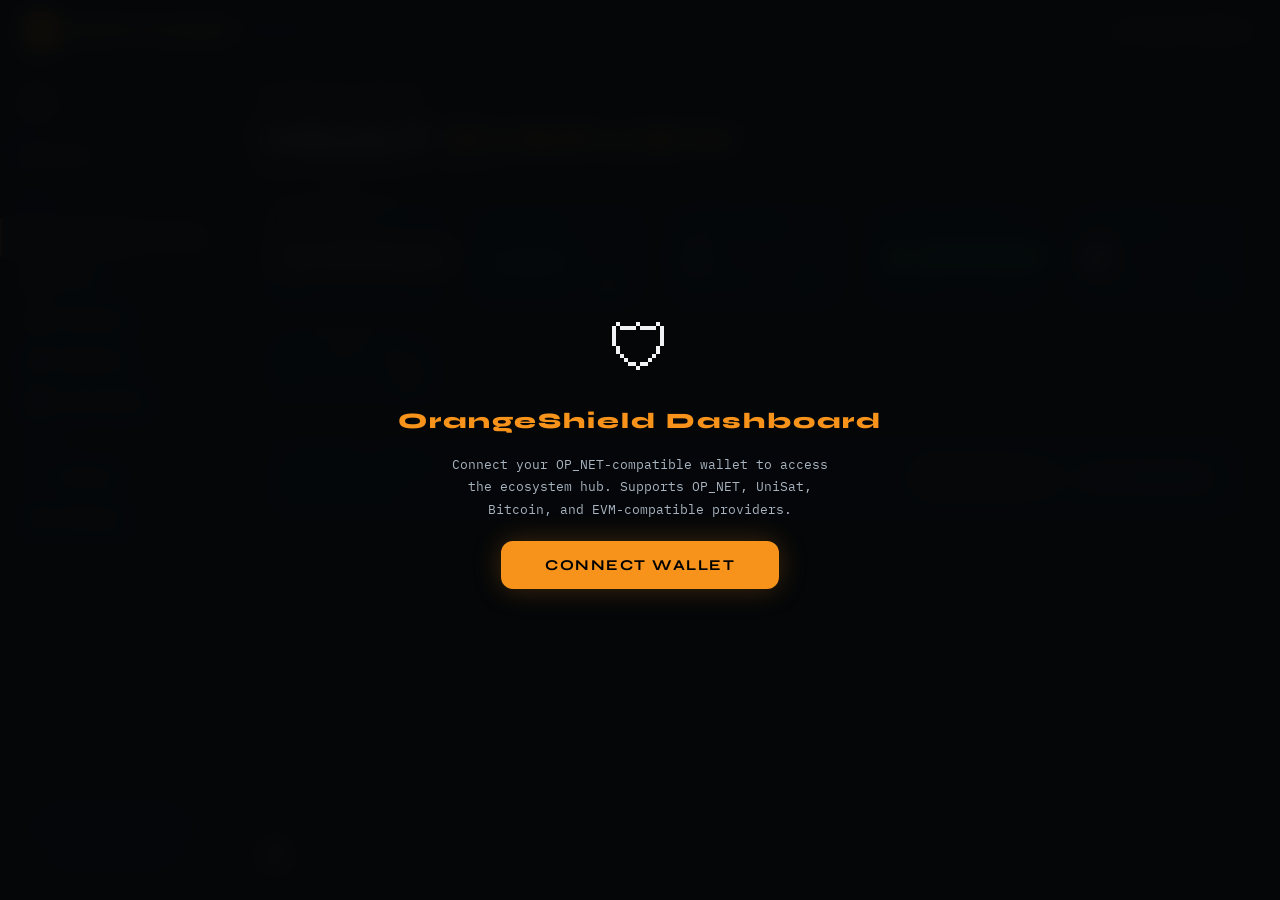
==== commit dec5c240: "orangeshield" ====
--- a/dashboard.html
+++ b/dashboard.html
@@ -1,760 +1,883 @@
 <!DOCTYPE html>
 <html lang="en">
 <head>
-  <meta charset="UTF-8" />
-  <meta name="viewport" content="width=device-width, initial-scale=1.0" />
-  <title>OrangeShield Dashboard — OP_NET Testnet</title>
-  <link rel="stylesheet" href="style.css" />
+  <meta charset="UTF-8"/>
+  <meta name="viewport" content="width=device-width,initial-scale=1.0"/>
+  <title>OrangeShield — Dashboard</title>
+  <link rel="stylesheet" href="style.css"/>
   <style>
-    /* Extra dashboard-specific styles */
-    .mobile-nav {
+    /* Mobile nav strip */
+    .mobile-strip {
       display: none;
-      background: var(--bg2);
+      position: sticky; top: var(--topbar-h); z-index: 99;
+      background: var(--bg1);
       border-bottom: 1px solid var(--border);
       padding: 8px 12px;
-      overflow-x: auto;
-      gap: 8px;
+      overflow-x: auto; gap: 6px;
     }
-    @media (max-width: 700px) {
-      .mobile-nav { display: flex; }
+    @media(max-width:900px) { .mobile-strip { display: flex; } }
+    .ms-btn {
+      flex-shrink: 0; padding: 7px 14px; border-radius: 8px;
+      border: 1px solid var(--border); background: var(--bg2);
+      color: var(--text2); font-family: var(--display); font-weight: 600;
+      font-size: 12px; cursor: pointer; transition: all 0.15s;
     }
-    .mobile-nav-btn {
-      flex-shrink: 0;
-      padding: 8px 14px;
-      border-radius: 6px;
-      border: 1px solid var(--border);
-      background: var(--surface);
-      color: var(--text-dim);
-      font-family: var(--display);
-      font-weight: 600;
-      font-size: 13px;
-      cursor: pointer;
-    }
-    .mobile-nav-btn.active {
-      border-color: var(--orange);
-      color: var(--orange);
-      background: var(--orange-glow);
-    }
-
-    /* Wallet not connected gate */
-    .gate-overlay {
-      position: fixed;
-      top: 60px; left: 0; right: 0; bottom: 0;
-      background: var(--bg);
-      z-index: 50;
-      display: flex;
-      align-items: center;
-      justify-content: center;
-      flex-direction: column;
-      gap: 16px;
-      text-align: center;
-    }
-    .gate-overlay.hidden { display: none; }
-    .gate-overlay h2 { color: var(--orange); letter-spacing: 2px; font-size: 20px; }
-    .gate-overlay p { color: var(--text-dim); font-size: 14px; }
-
-    /* Vault balance big display */
-    .vault-balance-display {
-      background: var(--surface);
-      border: 1px solid var(--border);
-      border-radius: 16px;
-      padding: 28px 32px;
-      margin-bottom: 24px;
-      display: flex;
-      align-items: center;
-      justify-content: space-between;
-      flex-wrap: wrap;
-      gap: 20px;
-    }
-    .vbd-left {}
-    .vbd-label {
-      font-family: var(--mono);
-      font-size: 9px;
-      letter-spacing: 3px;
-      color: var(--text-muted);
-      text-transform: uppercase;
-      margin-bottom: 8px;
-    }
-    .vbd-amount {
-      font-size: 48px;
-      font-weight: 700;
-      color: var(--orange);
-      line-height: 1;
-      letter-spacing: -1px;
-    }
-    .vbd-unit { font-size: 20px; color: var(--text-dim); margin-left: 6px; }
-    .vbd-right { text-align: right; }
+    .ms-btn.active { border-color: var(--or); color: var(--or); background: var(--or-dim); }
   </style>
 </head>
 <body>
+<div class="bg-canvas">
+  <div class="bg-orb bg-orb-1"></div>
+  <div class="bg-orb bg-orb-2"></div>
+</div>
+<div class="grid-overlay"></div>
+<div id="toasts"></div>
+
+<!-- GATE OVERLAY -->
+<div class="gate" id="gate">
+  <div class="gate-ico">🛡</div>
+  <div class="gate-title">OrangeShield Dashboard</div>
+  <div class="gate-sub">
+    Connect your OP_NET-compatible wallet to access the ecosystem hub.
+    Supports OP_NET, UniSat, Bitcoin, and EVM-compatible providers.
+  </div>
+  <button class="btn btn-primary" id="gate-connect-btn" style="font-size:15px;padding:15px 44px;">
+    Connect Wallet
+  </button>
+  <div class="wallet-req-panel" id="wallet-req-panel">
+    <h3>⚠ No Wallet Detected</h3>
+    <p>
+      OrangeShield requires a Bitcoin or OP_NET wallet extension.<br/><br/>
+      Install the <a href="https://opnet.org" target="_blank">OP_NET Wallet</a> or
+      <a href="https://unisat.io" target="_blank">UniSat Wallet</a>, then refresh.
+    </p>
+  </div>
+  <div class="err-panel" id="gate-err" style="max-width:400px;text-align:left;margin-top:0;">
+    <div class="err-title">Connection Error</div>
+    <div class="err-msg"></div>
+  </div>
+</div>
 
 <!-- TOPBAR -->
 <header class="topbar">
   <a href="index.html" class="topbar-logo">
-    <div class="logo-icon">🛡</div>
-    <span>ORANGE<span style="color:var(--text-dim);font-weight:400">SHIELD</span></span>
+    <div class="logo-mark">🛡</div>
+    ORANGE<span style="color:var(--text3);font-weight:400">SHIELD</span>
   </a>
   <div class="topbar-right">
-    <span class="wallet-address" id="topbar-wallet"></span>
-    <span class="network-badge">⬡ OP_NET TESTNET</span>
-    <button class="btn btn-secondary" id="disconnect-btn"
-      style="padding:7px 14px;font-size:11px;letter-spacing:1px">Disconnect</button>
+    <span class="wallet-chip" id="wallet-chip"></span>
+    <span class="net-badge">⬡ OP_NET TESTNET</span>
   </div>
 </header>
 
-<!-- TOAST -->
-<div id="toast-container"></div>
-
-<!-- WALLET GATE -->
-<div class="gate-overlay" id="gate-overlay">
-  <div style="font-size:52px">🔒</div>
-  <h2>Wallet Not Connected</h2>
-  <p>You need to connect your OP_NET wallet to access the dashboard.</p>
-  <a href="index.html" class="btn btn-primary" style="text-decoration:none;margin-top:8px">Connect Wallet</a>
-</div>
-
-<div class="page-wrap" id="main-app" style="opacity:0;transition:opacity 0.4s ease">
-
-  <!-- MOBILE NAV -->
-  <div class="mobile-nav">
-    <button class="mobile-nav-btn active" onclick="showPage('overview')">Overview</button>
-    <button class="mobile-nav-btn" onclick="showPage('deposit')">Deposit</button>
-    <button class="mobile-nav-btn" onclick="showPage('withdraw')">Withdraw</button>
-    <button class="mobile-nav-btn" onclick="showPage('lock')">Lock Vault</button>
-    <button class="mobile-nav-btn" onclick="showPage('activity')">Activity</button>
-  </div>
-
-  <div class="dash-layout">
-
-    <!-- SIDEBAR -->
-    <nav class="sidebar">
-      <div style="padding:16px 20px;border-bottom:1px solid var(--border);margin-bottom:16px;">
-        <div style="font-family:var(--mono);font-size:9px;letter-spacing:2px;color:var(--text-muted);text-transform:uppercase;margin-bottom:6px;">Connected As</div>
-        <div id="sidebar-wallet" style="font-family:var(--mono);font-size:12px;color:var(--text);"></div>
-      </div>
-
-      <div class="sidebar-label">Navigation</div>
-      <div class="sidebar-section">
-        <button class="nav-item active" onclick="showPage('overview')" id="nav-overview">
-          <span class="nav-icon">◈</span> Overview
-        </button>
-        <button class="nav-item" onclick="showPage('deposit')" id="nav-deposit">
-          <span class="nav-icon">↓</span> Deposit
-        </button>
-        <button class="nav-item" onclick="showPage('withdraw')" id="nav-withdraw">
-          <span class="nav-icon">↑</span> Withdraw
-        </button>
-        <button class="nav-item" onclick="showPage('lock')" id="nav-lock">
-          <span class="nav-icon">🔒</span> Lock Vault
-        </button>
-        <button class="nav-item" onclick="showPage('activity')" id="nav-activity">
-          <span class="nav-icon">≡</span> Activity
-        </button>
-      </div>
-
-      <div class="sidebar-label" style="margin-top:20px;">Info</div>
-      <div class="sidebar-section">
-        <div style="padding:10px 12px;font-size:12px;color:var(--text-muted);font-family:var(--mono);line-height:1.7;">
-          <div>Chain: <span style="color:var(--orange)">OP_NET</span></div>
-          <div>Network: <span style="color:var(--text)">Testnet</span></div>
-          <div>Asset: <span style="color:var(--text)">₿ BTC</span></div>
-          <div style="margin-top:8px;">
-            <a href="https://explorer.testnet.opnet.org" target="_blank"
-              style="color:var(--orange);text-decoration:none;font-size:10px;letter-spacing:1px;">
-              → Explorer ↗
-            </a>
-          </div>
-        </div>
-      </div>
-    </nav>
-
-    <!-- MAIN -->
-    <main class="main-content">
-
-      <!-- ══════════════════════ OVERVIEW ══════════════════════ -->
-      <section class="page-section active" id="page-overview">
-        <div class="section-title">Vault <span>Overview</span></div>
-        <div class="section-sub">REAL-TIME VAULT STATE · OP_NET TESTNET</div>
-
-        <!-- Big Balance Display -->
-        <div class="vault-balance-display">
-          <div class="vbd-left">
-            <div class="vbd-label">Vault Balance</div>
-            <div class="vbd-amount" id="ov-balance">0.00000000<span class="vbd-unit">BTC</span></div>
-          </div>
-          <div class="vbd-right">
-            <div id="ov-lock-badge" class="lock-badge unlocked">● UNLOCKED</div>
-            <div style="margin-top:10px;font-family:var(--mono);font-size:10px;color:var(--text-muted);">
-              Lock Status
-            </div>
-          </div>
-        </div>
-
-        <!-- Stats -->
-        <div class="stat-grid">
-          <div class="stat-card">
-            <div class="stat-label">Lock Expiry</div>
-            <div class="stat-value" id="ov-expiry" style="font-size:16px;">—</div>
-            <div class="stat-meta">Unlock Date</div>
-          </div>
-          <div class="stat-card">
-            <div class="stat-label">Countdown</div>
-            <div class="countdown" id="ov-countdown">—</div>
-            <div class="stat-meta" id="ov-countdown-sub">Until unlock</div>
-          </div>
-          <div class="stat-card">
-            <div class="stat-label">Lock Duration</div>
-            <div class="stat-value orange" id="ov-lockdays">—</div>
-            <div class="stat-meta">Days locked</div>
-          </div>
-          <div class="stat-card">
-            <div class="stat-label">Network</div>
-            <div class="stat-value" style="font-size:15px;letter-spacing:1px;color:var(--text)">OP_NET</div>
-            <div class="stat-meta" style="color:var(--orange)">Testnet Active</div>
-          </div>
-        </div>
-
-        <!-- Last TX -->
-        <div style="font-family:var(--mono);font-size:9px;letter-spacing:2px;color:var(--text-muted);text-transform:uppercase;margin-bottom:8px;">
-          Last Transaction
-        </div>
-        <div class="last-tx-card" id="ov-last-tx">
-          <div class="last-tx-row">
-            <span class="last-tx-key">TX Hash</span>
-            <span class="last-tx-val" id="ov-tx-hash">—</span>
-          </div>
-          <div class="last-tx-row" style="margin-top:6px;">
-            <span class="last-tx-key">Explorer</span>
-            <span class="last-tx-val" id="ov-tx-link">—</span>
-          </div>
-        </div>
-      </section>
-
-      <!-- ══════════════════════ DEPOSIT ══════════════════════ -->
-      <section class="page-section" id="page-deposit">
-        <div class="section-title"><span>Deposit</span> BTC</div>
-        <div class="section-sub">ADD BITCOIN TO YOUR VAULT · OP_NET TESTNET</div>
-
-        <div class="form-card">
-          <label class="form-label" for="deposit-amount">Amount (BTC)</label>
-          <div class="input-group">
-            <input type="number" class="form-input" id="deposit-amount"
-              placeholder="0.00000000" step="0.00000001" min="0" />
-            <span class="input-suffix">BTC</span>
-          </div>
-
-          <div style="display:flex;gap:8px;margin-bottom:16px;flex-wrap:wrap;">
-            <button class="btn btn-secondary" style="padding:6px 14px;font-size:11px;" onclick="setDepositAmount(0.001)">0.001</button>
-            <button class="btn btn-secondary" style="padding:6px 14px;font-size:11px;" onclick="setDepositAmount(0.01)">0.01</button>
-            <button class="btn btn-secondary" style="padding:6px 14px;font-size:11px;" onclick="setDepositAmount(0.1)">0.1</button>
-            <button class="btn btn-secondary" style="padding:6px 14px;font-size:11px;" onclick="setDepositAmount(1)">1 BTC</button>
-          </div>
-
-          <button class="btn btn-primary btn-full" id="deposit-btn" onclick="handleDeposit()">
-            Deposit BTC
-          </button>
-        </div>
-
-        <div class="tx-result" id="deposit-result">
-          <div class="tx-result-label">✔ Transaction Confirmed</div>
-          <div class="tx-hash" id="deposit-tx-hash"></div>
-        </div>
-      </section>
-
-      <!-- ══════════════════════ WITHDRAW ══════════════════════ -->
-      <section class="page-section" id="page-withdraw">
-        <div class="section-title"><span>Withdraw</span> BTC</div>
-        <div class="section-sub">REMOVE BITCOIN FROM YOUR VAULT · OP_NET TESTNET</div>
-
-        <div class="blocked-notice" id="withdraw-blocked">
-          <p>🔒 <strong>Vault is Locked</strong></p>
-          <p style="margin-top:8px;">Withdrawals are blocked until the lock period expires.</p>
-          <p style="margin-top:6px;font-family:var(--mono);font-size:12px;" id="withdraw-blocked-expiry"></p>
-        </div>
-
-        <div class="form-card" id="withdraw-form">
-          <div style="background:var(--bg);border:1px solid var(--border);border-radius:8px;padding:12px 16px;margin-bottom:16px;">
-            <div class="form-label" style="margin-bottom:4px;">Available Balance</div>
-            <div style="font-size:22px;font-weight:700;color:var(--orange);font-family:var(--mono);" id="wd-balance">0.00000000 BTC</div>
-          </div>
-
-          <label class="form-label" for="withdraw-amount">Amount (BTC)</label>
-          <div class="input-group">
-            <input type="number" class="form-input" id="withdraw-amount"
-              placeholder="0.00000000" step="0.00000001" min="0" />
-            <span class="input-suffix">BTC</span>
-          </div>
-
-          <button class="btn btn-secondary btn-full" style="margin-bottom:12px;font-size:12px;"
-            onclick="setMaxWithdraw()">MAX</button>
-
-          <button class="btn btn-primary btn-full" id="withdraw-btn" onclick="handleWithdraw()">
-            Withdraw BTC
-          </button>
-        </div>
-
-        <div class="tx-result" id="withdraw-result">
-          <div class="tx-result-label">✔ Withdrawal Confirmed</div>
-          <div class="tx-hash" id="withdraw-tx-hash"></div>
-        </div>
-      </section>
-
-      <!-- ══════════════════════ LOCK VAULT ══════════════════════ -->
-      <section class="page-section" id="page-lock">
-        <div class="section-title">Lock <span>Vault</span></div>
-        <div class="section-sub">TIME-LOCK YOUR BITCOIN · OP_NET TESTNET</div>
-
-        <div class="blocked-notice" id="lock-blocked">
-          <p>🔒 <strong>Vault Already Locked</strong></p>
-          <p style="margin-top:8px;">Your vault is currently time-locked. You cannot lock again until the current lock expires.</p>
-          <p style="margin-top:6px;font-family:var(--mono);font-size:12px;" id="lock-blocked-expiry"></p>
-        </div>
-
-        <div class="form-card" id="lock-form">
-          <div class="form-label">Select Lock Duration</div>
-
-          <div class="duration-grid">
-            <button class="duration-btn" onclick="selectDuration(30)" id="dur-30">
-              30 <span>Days</span>
+<!-- AUDIO BTN -->
+<button class="audio-btn" id="audio-btn" title="Play ambient">🔇</button>
+
+<div class="app-shell">
+
+  <!-- MOBILE STRIP -->
+  <nav class="mobile-strip">
+    <button class="ms-btn active" onclick="showSection('overview')">◈ Overview</button>
+    <button class="ms-btn" onclick="showSection('vault')">🔒 Vault</button>
+    <button class="ms-btn" onclick="showSection('rewards')">⚡ Rewards</button>
+    <button class="ms-btn" onclick="showSection('referrals')">🔗 Referrals</button>
+    <button class="ms-btn" onclick="showSection('nomination')">🗳 Nominate</button>
+    <button class="ms-btn" onclick="showSection('activity')">≡ Activity</button>
+    <button class="ms-btn" onclick="showSection('settings')">⚙ Settings</button>
+  </nav>
+
+  <!-- SIDEBAR -->
+  <nav class="sidebar">
+    <div class="sidebar-profile">
+      <div class="sidebar-avatar" id="sb-avatar">?</div>
+      <div class="sidebar-addr" id="sb-addr">—</div>
+      <div class="sidebar-tier" id="sb-tier">🥉 Bronze</div>
+    </div>
+
+    <div class="nav-group-label" style="margin-bottom:8px;">Main</div>
+    <button class="nav-item active" id="nav-overview"  onclick="showSection('overview')"><span class="nav-icon">◈</span> Overview</button>
+    <button class="nav-item" id="nav-vault"      onclick="showSection('vault')"><span class="nav-icon">🔒</span> Vault</button>
+    <button class="nav-item" id="nav-rewards"    onclick="showSection('rewards')"><span class="nav-icon">⚡</span> Rewards</button>
+    <button class="nav-item" id="nav-referrals"  onclick="showSection('referrals')"><span class="nav-icon">🔗</span> Referrals</button>
+    <button class="nav-item" id="nav-nomination" onclick="showSection('nomination')"><span class="nav-icon">🗳</span> Nomination</button>
+
+    <div class="nav-group-label" style="margin-top:16px;margin-bottom:8px;">System</div>
+    <button class="nav-item" id="nav-activity" onclick="showSection('activity')"><span class="nav-icon">≡</span> Activity</button>
+    <button class="nav-item" id="nav-settings" onclick="showSection('settings')"><span class="nav-icon">⚙</span> Settings</button>
+
+    <div class="sidebar-bottom">
+      <button class="btn btn-danger btn-full btn-sm" id="nav-disconnect">
+        ⏻ Disconnect
+      </button>
+      <div style="margin-top:10px;font-family:var(--mono);font-size:9px;color:var(--text4);letter-spacing:1px;text-align:center;">
+        OP_NET TESTNET v2.0
+      </div>
+    </div>
+  </nav>
+
+  <!-- MAIN WRAP -->
+  <div class="main-wrap">
+
+    <!-- ═══════════════ OVERVIEW ═══════════════ -->
+    <section class="section active" id="sec-overview">
+      <div class="breadcrumb">
+        <span>OrangeShield</span><span class="breadcrumb-sep">/</span>
+        <span class="breadcrumb-current">Overview</span>
+      </div>
+      <div class="page-hdr">
+        <div class="page-title">Vault <span>Overview</span></div>
+        <div class="page-sub">Real-time ecosystem snapshot · OP_NET Testnet</div>
+      </div>
+
+      <div class="stat-grid">
+        <div class="card stat-card card-glow" data-icon="₿">
+          <div class="stat-label">Vault Balance</div>
+          <div class="stat-val orange" id="ov-bal">0.00000000</div>
+          <div class="stat-meta">BTC</div>
+        </div>
+        <div class="card stat-card card-glow" data-icon="🔒">
+          <div class="stat-label">Lock Status</div>
+          <div id="ov-lock-badge" class="badge badge-unlock" style="margin:8px 0;">● UNLOCKED</div>
+          <div class="stat-meta" id="ov-lock-exp">No active lock</div>
+        </div>
+        <div class="card stat-card card-glow" data-icon="⚡">
+          <div class="stat-label">Rewards Points</div>
+          <div class="stat-val blue" id="ov-pts">0</div>
+          <div class="stat-meta" id="ov-tier">Bronze Tier</div>
+        </div>
+        <div class="card stat-card card-glow" data-icon="🔗">
+          <div class="stat-label">Referral Earnings</div>
+          <div class="stat-val green" id="ov-ref-earn">0.00000000</div>
+          <div class="stat-meta">BTC earned</div>
+        </div>
+        <div class="card stat-card card-glow" data-icon="🗳">
+          <div class="stat-label">Nominations</div>
+          <div class="stat-val" id="ov-noms">0</div>
+          <div class="stat-meta">Submitted</div>
+        </div>
+        <div class="card stat-card card-glow" data-icon="📋">
+          <div class="stat-label">Last Transaction</div>
+          <div class="stat-val" id="ov-last-tx" style="font-size:13px;font-family:var(--mono);word-break:break-all;">—</div>
+          <div class="stat-meta"><a id="ov-tx-link" href="#" target="_blank" style="color:var(--or);display:none;">View ↗</a></div>
+        </div>
+      </div>
+
+      <!-- Mini vault display -->
+      <div class="card card-glow" style="padding:24px;margin-bottom:16px;">
+        <div style="display:flex;justify-content:space-between;align-items:center;flex-wrap:wrap;gap:16px;">
+          <div>
+            <div class="stat-label">Countdown to Unlock</div>
+            <div id="ov-countdown">
+              <span style="color:var(--text3);font-family:var(--mono);font-size:13px;">No active lock</span>
+            </div>
+          </div>
+          <div style="display:flex;gap:10px;flex-wrap:wrap;">
+            <button class="btn btn-outline btn-sm" onclick="showSection('vault')">Open Vault →</button>
+            <button class="btn btn-ghost btn-sm" onclick="showSection('rewards')">View Rewards</button>
+          </div>
+        </div>
+      </div>
+    </section>
+
+    <!-- ═══════════════ VAULT ═══════════════ -->
+    <section class="section" id="sec-vault">
+      <div class="breadcrumb">
+        <a href="#" onclick="showSection('overview')">Overview</a>
+        <span class="breadcrumb-sep">/</span>
+        <span class="breadcrumb-current">Vault</span>
+      </div>
+      <div class="page-hdr">
+        <div class="page-title"><span>Vault</span> Manager</div>
+        <div class="page-sub">Deposit · Withdraw · Lock · OP_NET Testnet</div>
+      </div>
+
+      <!-- Balance banner -->
+      <div class="card card-glow" style="padding:22px 26px;margin-bottom:20px;display:flex;align-items:center;justify-content:space-between;flex-wrap:wrap;gap:16px;">
+        <div>
+          <div class="stat-label">Vault Balance</div>
+          <div style="font-size:42px;font-weight:800;color:var(--or);line-height:1;font-family:var(--mono);">
+            <span id="vt-bal">0.00000000</span>
+            <span style="font-size:18px;color:var(--text3);margin-left:6px;">BTC</span>
+          </div>
+        </div>
+        <div style="text-align:right;">
+          <div id="vt-lock-badge" class="badge badge-unlock" style="margin-bottom:6px;">● UNLOCKED</div>
+          <div id="vt-lock-exp" style="font-family:var(--mono);font-size:10px;color:var(--text3);">No expiry</div>
+        </div>
+      </div>
+
+      <!-- Countdown -->
+      <div class="card" style="padding:20px;margin-bottom:20px;">
+        <div class="stat-label" style="margin-bottom:10px;">Lock Countdown</div>
+        <div id="vt-countdown"></div>
+      </div>
+
+      <!-- Three panels in grid -->
+      <div style="display:grid;grid-template-columns:repeat(auto-fill,minmax(300px,1fr));gap:16px;">
+
+        <!-- Deposit -->
+        <div class="card card-glow" style="padding:24px;">
+          <div style="font-size:16px;font-weight:700;margin-bottom:16px;letter-spacing:1px;">
+            ↓ Deposit BTC
+          </div>
+          <div class="field">
+            <label class="field-label">Amount</label>
+            <div class="input-wrap">
+              <input type="number" class="field-input" id="dep-amt" placeholder="0.00000000" step="0.00000001" min="0"/>
+              <span class="input-unit">BTC</span>
+            </div>
+          </div>
+          <div class="quick-pills">
+            <span class="pill" onclick="document.getElementById('dep-amt').value='0.001'">0.001</span>
+            <span class="pill" onclick="document.getElementById('dep-amt').value='0.01'">0.01</span>
+            <span class="pill" onclick="document.getElementById('dep-amt').value='0.1'">0.1</span>
+            <span class="pill" onclick="document.getElementById('dep-amt').value='1'">1 BTC</span>
+          </div>
+          <button class="btn btn-primary btn-full" id="dep-btn" onclick="handleDeposit()">Deposit BTC</button>
+          <div class="tx-box" id="dep-tx"><div class="tx-lbl">✔ Deposit Confirmed</div><div class="tx-hash"></div></div>
+        </div>
+
+        <!-- Withdraw -->
+        <div class="card card-glow" style="padding:24px;">
+          <div style="font-size:16px;font-weight:700;margin-bottom:16px;letter-spacing:1px;">
+            ↑ Withdraw BTC
+          </div>
+          <div class="err-panel show" id="wd-lock-warn" style="display:none;margin-bottom:12px;">
+            <div class="err-title">🔒 Vault Locked</div>
+            <div class="err-msg" id="wd-lock-msg">Withdrawals blocked until lock expires.</div>
+          </div>
+          <div id="wd-form">
+            <div style="background:var(--bg1);border:1px solid var(--border);border-radius:var(--radius);padding:10px 14px;margin-bottom:12px;">
+              <div class="stat-label" style="margin-bottom:2px;">Available</div>
+              <div style="font-family:var(--mono);font-size:18px;font-weight:700;color:var(--or);" id="wd-avail">0.00000000 BTC</div>
+            </div>
+            <div class="field">
+              <label class="field-label">Amount</label>
+              <div class="input-wrap">
+                <input type="number" class="field-input" id="wd-amt" placeholder="0.00000000" step="0.00000001" min="0"/>
+                <span class="input-unit">BTC</span>
+              </div>
+            </div>
+            <button class="btn btn-ghost btn-sm btn-full" style="margin-bottom:10px;" onclick="setMaxWd()">MAX</button>
+            <button class="btn btn-primary btn-full" id="wd-btn" onclick="handleWithdraw()">Withdraw BTC</button>
+          </div>
+          <div class="tx-box" id="wd-tx"><div class="tx-lbl">✔ Withdrawal Confirmed</div><div class="tx-hash"></div></div>
+        </div>
+
+        <!-- Lock -->
+        <div class="card card-glow" style="padding:24px;">
+          <div style="font-size:16px;font-weight:700;margin-bottom:16px;letter-spacing:1px;">
+            🔐 Lock Vault
+          </div>
+          <div class="err-panel" id="lock-already" style="display:none;margin-bottom:12px;">
+            <div class="err-title">Already Locked</div>
+            <div class="err-msg" id="lock-already-msg">Vault is locked.</div>
+          </div>
+          <div id="lock-form">
+            <div class="field-label">Duration</div>
+            <div class="dur-grid">
+              <button class="dur-btn" id="dur-30" onclick="selDur(30)">30<small>DAYS</small></button>
+              <button class="dur-btn" id="dur-90" onclick="selDur(90)">90<small>DAYS</small></button>
+              <button class="dur-btn" id="dur-180" onclick="selDur(180)">180<small>DAYS</small></button>
+              <button class="dur-btn" id="dur-365" onclick="selDur(365)">365<small>DAYS</small></button>
+            </div>
+            <div class="card" id="lock-preview-box" style="padding:12px 16px;margin-bottom:14px;display:none;">
+              <div class="stat-label" style="margin-bottom:4px;">Lock Preview</div>
+              <div id="lock-preview-txt" style="font-family:var(--mono);font-size:12px;color:var(--or);"></div>
+              <div id="lock-preview-pts" style="font-family:var(--mono);font-size:10px;color:var(--text3);margin-top:2px;"></div>
+            </div>
+            <button class="btn btn-primary btn-full" id="lock-btn" onclick="handleLock()" disabled>
+              Lock Vault
             </button>
-            <button class="duration-btn" onclick="selectDuration(90)" id="dur-90">
-              90 <span>Days</span>
+            <div style="margin-top:10px;padding:10px;background:var(--or-dim);border:1px solid var(--border2);border-radius:8px;">
+              <p style="font-family:var(--mono);font-size:9px;color:var(--text3);line-height:1.6;letter-spacing:0.5px;">
+                ⚠ Locking is irreversible on-chain. Withdrawals are blocked for the full period.
+              </p>
+            </div>
+          </div>
+          <div class="tx-box" id="lock-tx"><div class="tx-lbl">✔ Vault Locked</div><div class="tx-hash"></div></div>
+        </div>
+      </div>
+    </section>
+
+    <!-- ═══════════════ REWARDS ═══════════════ -->
+    <section class="section" id="sec-rewards">
+      <div class="breadcrumb">
+        <a href="#" onclick="showSection('overview')">Overview</a><span class="breadcrumb-sep">/</span>
+        <span class="breadcrumb-current">Rewards</span>
+      </div>
+      <div class="page-hdr">
+        <div class="page-title">Rewards <span>Engine</span></div>
+        <div class="page-sub">Points · Tiers · Multipliers · OP_NET Testnet</div>
+      </div>
+
+      <div class="tier-cards" id="tier-cards">
+        <!-- Rendered by JS -->
+      </div>
+
+      <div class="card card-glow" style="padding:24px;margin-bottom:16px;">
+        <div style="display:flex;justify-content:space-between;align-items:center;flex-wrap:wrap;gap:12px;margin-bottom:16px;">
+          <div>
+            <div class="stat-label">Total Points</div>
+            <div style="font-size:48px;font-weight:800;color:var(--or);font-family:var(--mono);line-height:1;" id="rw-pts">0</div>
+          </div>
+          <div style="text-align:right;">
+            <div class="stat-label">Current Tier</div>
+            <div id="rw-tier-name" style="font-size:22px;font-weight:700;color:var(--or);">🥉 Bronze</div>
+          </div>
+        </div>
+        <div class="tier-bar">
+          <div class="tier-track"><div class="tier-fill" id="rw-tier-fill" style="width:0%"></div></div>
+          <div class="tier-info">
+            <span id="rw-tier-min">0 pts</span>
+            <span id="rw-tier-next">500 pts to Silver</span>
+          </div>
+        </div>
+      </div>
+
+      <div style="display:grid;grid-template-columns:repeat(auto-fill,minmax(220px,1fr));gap:14px;margin-bottom:20px;">
+        <div class="card stat-card" data-icon="↓"><div class="stat-label">Deposit Points</div><div class="stat-val orange" id="rw-dep-pts">0</div><div class="stat-meta">1000 pts per BTC</div></div>
+        <div class="card stat-card" data-icon="🔒"><div class="stat-label">Lock Points</div><div class="stat-val blue" id="rw-lock-pts">0</div><div class="stat-meta">10 pts per day</div></div>
+        <div class="card stat-card" data-icon="🔗"><div class="stat-label">Referral Points</div><div class="stat-val green" id="rw-ref-pts">0</div><div class="stat-meta">150 pts per referral</div></div>
+        <div class="card stat-card" data-icon="🗳"><div class="stat-label">Nomination Points</div><div class="stat-val" id="rw-nom-pts">0</div><div class="stat-meta">200 pts per nom</div></div>
+      </div>
+
+      <div class="card" style="padding:20px;">
+        <div class="stat-label" style="margin-bottom:12px;">How to Earn Points</div>
+        <div style="display:grid;grid-template-columns:repeat(auto-fill,minmax(200px,1fr));gap:10px;">
+          <div style="padding:12px;background:var(--bg2);border-radius:var(--radius);font-size:13px;">
+            <div style="color:var(--or);font-weight:700;margin-bottom:4px;">Deposit BTC</div>
+            <div style="color:var(--text2);">1,000 pts per BTC deposited</div>
+          </div>
+          <div style="padding:12px;background:var(--bg2);border-radius:var(--radius);font-size:13px;">
+            <div style="color:var(--blue);font-weight:700;margin-bottom:4px;">Lock Vault</div>
+            <div style="color:var(--text2);">10 pts per lock day (300–3,650 pts)</div>
+          </div>
+          <div style="padding:12px;background:var(--bg2);border-radius:var(--radius);font-size:13px;">
+            <div style="color:var(--green);font-weight:700;margin-bottom:4px;">Refer Users</div>
+            <div style="color:var(--text2);">150 pts per successful referral</div>
+          </div>
+          <div style="padding:12px;background:var(--bg2);border-radius:var(--radius);font-size:13px;">
+            <div style="color:var(--purple);font-weight:700;margin-bottom:4px;">Nominate</div>
+            <div style="color:var(--text2);">200 pts per nomination · 25 per vote</div>
+          </div>
+        </div>
+      </div>
+    </section>
+
+    <!-- ═══════════════ REFERRALS ═══════════════ -->
+    <section class="section" id="sec-referrals">
+      <div class="breadcrumb">
+        <a href="#" onclick="showSection('overview')">Overview</a><span class="breadcrumb-sep">/</span>
+        <span class="breadcrumb-current">Referrals</span>
+      </div>
+      <div class="page-hdr">
+        <div class="page-title">Referral <span>Mining</span></div>
+        <div class="page-sub">Generate · Share · Earn · OP_NET Testnet</div>
+      </div>
+
+      <div style="display:grid;grid-template-columns:repeat(auto-fill,minmax(200px,1fr));gap:14px;margin-bottom:24px;">
+        <div class="card stat-card" data-icon="👥"><div class="stat-label">Total Referrals</div><div class="stat-val orange" id="rf-count">0</div><div class="stat-meta">Unique wallets</div></div>
+        <div class="card stat-card" data-icon="₿"><div class="stat-label">BTC Earned</div><div class="stat-val green" id="rf-earn">0.00000000</div><div class="stat-meta">From referrals</div></div>
+        <div class="card stat-card" data-icon="⚡"><div class="stat-label">Points Earned</div><div class="stat-val blue" id="rf-pts">0</div><div class="stat-meta">150 pts per ref</div></div>
+      </div>
+
+      <div class="card card-glow" style="padding:24px;margin-bottom:16px;">
+        <div style="font-size:16px;font-weight:700;letter-spacing:1px;margin-bottom:16px;">
+          🔗 Your Referral Link
+        </div>
+        <div class="ref-link-box">
+          <input class="ref-link-input" id="ref-link-input" readonly value="Connect wallet to generate"/>
+          <button class="ref-copy-btn" onclick="copyRef()">COPY</button>
+        </div>
+        <p style="font-family:var(--mono);font-size:11px;color:var(--text3);line-height:1.6;">
+          Share this link. When a new wallet connects via your link, you earn 0.0001 BTC and 150 points.
+          Rewards are tracked on-chain and visible in your activity log.
+        </p>
+      </div>
+
+      <div class="card" style="padding:24px;">
+        <div style="font-size:15px;font-weight:700;letter-spacing:1px;margin-bottom:14px;">Referred Wallets</div>
+        <div id="rf-list">
+          <div style="text-align:center;padding:28px;font-family:var(--mono);font-size:12px;color:var(--text3);">
+            No referrals yet. Share your link to get started.
+          </div>
+        </div>
+      </div>
+    </section>
+
+    <!-- ═══════════════ NOMINATION ═══════════════ -->
+    <section class="section" id="sec-nomination">
+      <div class="breadcrumb">
+        <a href="#" onclick="showSection('overview')">Overview</a><span class="breadcrumb-sep">/</span>
+        <span class="breadcrumb-current">Nomination</span>
+      </div>
+      <div class="page-hdr">
+        <div class="page-title">Nomination <span>Protocol</span></div>
+        <div class="page-sub">Nominate · Stake · Vote · OP_NET Testnet</div>
+      </div>
+
+      <div style="display:grid;grid-template-columns:1fr 1fr;gap:20px;">
+        <!-- Submit form -->
+        <div>
+          <div class="card card-glow" style="padding:24px;">
+            <div style="font-size:16px;font-weight:700;letter-spacing:1px;margin-bottom:20px;">
+              + Submit Nomination
+            </div>
+            <div class="field">
+              <label class="field-label">Project / Name</label>
+              <input type="text" class="field-input" id="nom-name" placeholder="Project or wallet name"/>
+            </div>
+            <div class="field">
+              <label class="field-label">Address to Nominate</label>
+              <input type="text" class="field-input" id="nom-addr" placeholder="0x... or Bitcoin address"/>
+            </div>
+            <div class="field">
+              <label class="field-label">Description</label>
+              <textarea class="field-textarea" id="nom-desc" placeholder="Why nominate this project?"></textarea>
+            </div>
+            <div class="field">
+              <label class="field-label">Stake Amount (BTC)</label>
+              <div class="input-wrap">
+                <input type="number" class="field-input" id="nom-stake" placeholder="0.001" step="0.0001" min="0"/>
+                <span class="input-unit">BTC</span>
+              </div>
+            </div>
+            <button class="btn btn-primary btn-full" id="nom-btn" onclick="handleNominate()">
+              Submit Nomination
             </button>
-            <button class="duration-btn" onclick="selectDuration(180)" id="dur-180">
-              180 <span>Days</span>
-            </button>
-            <button class="duration-btn" onclick="selectDuration(365)" id="dur-365">
-              365 <span>Days</span>
-            </button>
-          </div>
-
-          <div style="background:var(--bg);border:1px solid var(--border);border-radius:8px;padding:14px;margin-bottom:16px;">
-            <div style="font-family:var(--mono);font-size:10px;color:var(--text-muted);margin-bottom:6px;letter-spacing:1px;">SELECTED DURATION</div>
-            <div id="lock-preview" style="font-size:18px;font-weight:700;color:var(--orange);">
-              Select a duration above
-            </div>
-            <div id="lock-preview-date" style="font-family:var(--mono);font-size:11px;color:var(--text-dim);margin-top:4px;"></div>
-          </div>
-
-          <button class="btn btn-primary btn-full" id="lock-btn" onclick="handleLock()">
-            Lock Vault
-          </button>
-
-          <div style="margin-top:12px;padding:12px;background:rgba(247,147,26,0.05);border:1px solid var(--orange-glow);border-radius:8px;">
-            <p style="font-family:var(--mono);font-size:10px;color:var(--text-muted);line-height:1.6;letter-spacing:0.5px;">
-              ⚠ WARNING: Once locked, withdrawals are blocked for the entire lock period. This action is irreversible on-chain.
-            </p>
-          </div>
-        </div>
-
-        <div class="tx-result" id="lock-result">
-          <div class="tx-result-label">✔ Vault Locked Successfully</div>
-          <div class="tx-hash" id="lock-tx-hash"></div>
-        </div>
-      </section>
-
-      <!-- ══════════════════════ ACTIVITY ══════════════════════ -->
-      <section class="page-section" id="page-activity">
-        <div class="section-title">Transaction <span>Activity</span></div>
-        <div class="section-sub">VAULT HISTORY · OP_NET TESTNET</div>
-
-        <div class="activity-log">
-          <div class="activity-header">Transaction Log</div>
-          <div id="activity-list">
-            <div class="activity-empty">No transactions yet.</div>
-          </div>
-        </div>
-      </section>
-
-    </main>
+            <div class="tx-box" id="nom-tx"><div class="tx-lbl">✔ Nomination Submitted</div><div class="tx-hash"></div></div>
+          </div>
+        </div>
+
+        <!-- Nominations list -->
+        <div>
+          <div style="font-size:15px;font-weight:700;letter-spacing:1px;margin-bottom:14px;">
+            Active Nominations
+          </div>
+          <div id="nom-list">
+            <div style="padding:28px;text-align:center;font-family:var(--mono);font-size:12px;color:var(--text3);">
+              No nominations yet. Be the first to nominate.
+            </div>
+          </div>
+        </div>
+      </div>
+    </section>
+
+    <!-- ═══════════════ ACTIVITY ═══════════════ -->
+    <section class="section" id="sec-activity">
+      <div class="breadcrumb">
+        <a href="#" onclick="showSection('overview')">Overview</a><span class="breadcrumb-sep">/</span>
+        <span class="breadcrumb-current">Activity</span>
+      </div>
+      <div class="page-hdr">
+        <div class="page-title">Transaction <span>Activity</span></div>
+        <div class="page-sub">Complete vault history · OP_NET Testnet</div>
+      </div>
+
+      <div class="card act-table">
+        <div class="act-head">
+          <div>Type</div><div>Hash</div><div>Amount</div><div>Time</div>
+        </div>
+        <div id="act-list">
+          <div class="act-empty">No transactions recorded yet.</div>
+        </div>
+      </div>
+    </section>
+
+    <!-- ═══════════════ SETTINGS ═══════════════ -->
+    <section class="section" id="sec-settings">
+      <div class="breadcrumb">
+        <a href="#" onclick="showSection('overview')">Overview</a><span class="breadcrumb-sep">/</span>
+        <span class="breadcrumb-current">Settings</span>
+      </div>
+      <div class="page-hdr">
+        <div class="page-title">Account <span>Settings</span></div>
+        <div class="page-sub">Preferences · Network · Session</div>
+      </div>
+
+      <div class="card" style="overflow:hidden;margin-bottom:16px;">
+        <div class="settings-row">
+          <div>
+            <div class="settings-key">Connected Wallet</div>
+            <div class="settings-val" id="set-wallet">—</div>
+          </div>
+        </div>
+        <div class="settings-row">
+          <div>
+            <div class="settings-key">Network</div>
+            <div class="settings-val">OP_NET Testnet · Chain ID: 0xOPTEST</div>
+          </div>
+          <span class="badge badge-or">TESTNET</span>
+        </div>
+        <div class="settings-row">
+          <div>
+            <div class="settings-key">Explorer</div>
+            <div class="settings-val">explorer.testnet.opnet.org</div>
+          </div>
+          <a href="https://explorer.testnet.opnet.org" target="_blank" class="btn btn-ghost btn-sm">Open ↗</a>
+        </div>
+        <div class="settings-row">
+          <div>
+            <div class="settings-key">Ambient Audio</div>
+            <div class="settings-val">Soft ambient tone during session</div>
+          </div>
+          <button class="btn btn-ghost btn-sm" onclick="toggleAudio(document.getElementById('audio-btn'))">Toggle</button>
+        </div>
+        <div class="settings-row">
+          <div>
+            <div class="settings-key">Clear Local Data</div>
+            <div class="settings-val">Reset vault, rewards, and activity cache</div>
+          </div>
+          <button class="btn btn-danger btn-sm" onclick="clearData()">Clear</button>
+        </div>
+        <div class="settings-row">
+          <div>
+            <div class="settings-key">Disconnect Session</div>
+            <div class="settings-val">Remove wallet connection</div>
+          </div>
+          <button class="btn btn-danger btn-sm" onclick="handleDisconnect()">Disconnect</button>
+        </div>
+      </div>
+    </section>
+
   </div>
 </div>
 
-<!-- Scripts -->
+<script src="wallet.js"></script>
 <script src="opnet-testnet.js"></script>
 <script src="app.js"></script>
 <script>
-// ─── DASHBOARD STATE ───────────────────────────────────────────────────────
-
-let selectedDuration = null;
-let countdownInterval = null;
-let activityLog = JSON.parse(localStorage.getItem('opnet_activity') || '[]');
-
-// ─── NAVIGATION ────────────────────────────────────────────────────────────
-
-function showPage(id) {
-  document.querySelectorAll('.page-section').forEach(s => s.classList.remove('active'));
-  document.querySelectorAll('.nav-item').forEach(n => n.classList.remove('active'));
-  document.querySelectorAll('.mobile-nav-btn').forEach(n => n.classList.remove('active'));
-
-  const sec = document.getElementById('page-' + id);
-  if (sec) sec.classList.add('active');
-
-  const navEl = document.getElementById('nav-' + id);
-  if (navEl) navEl.classList.add('active');
-
-  // mobile
-  document.querySelectorAll('.mobile-nav-btn').forEach(btn => {
-    if (btn.getAttribute('onclick') && btn.getAttribute('onclick').includes(id)) {
-      btn.classList.add('active');
-    }
-  });
-
-  // Refresh data for relevant pages
-  if (id === 'overview') refreshOverview();
-  if (id === 'withdraw') refreshWithdraw();
-  if (id === 'lock') refreshLock();
-  if (id === 'activity') renderActivity();
-}
-
-// ─── INIT DASHBOARD ────────────────────────────────────────────────────────
-
-async function initDashboard() {
-  const wallet = localStorage.getItem('opnet_wallet');
-
-  if (!wallet) {
-    document.getElementById('gate-overlay').classList.remove('hidden');
+// ─── Vault ─────────────────────────────────────────────────────────────────
+
+let _lockDur = null;
+
+function selDur(days) {
+  _lockDur = days;
+  [30,90,180,365].forEach(d => document.getElementById('dur-' + d).classList.remove('sel'));
+  document.getElementById('dur-' + days).classList.add('sel');
+
+  const expiry = new Date(Date.now() + days * 86400000);
+  const pts = days * 10;
+  document.getElementById('lock-preview-txt').textContent =
+    `Unlock: ${expiry.toLocaleDateString('en-US',{month:'short',day:'numeric',year:'numeric'})}`;
+  document.getElementById('lock-preview-pts').textContent =
+    `Earn +${pts} points`;
+  document.getElementById('lock-preview-box').style.display = 'block';
+  document.getElementById('lock-btn').disabled = false;
+}
+
+async function handleDeposit() {
+  const amt = parseFloat(document.getElementById('dep-amt').value);
+  if (isNaN(amt) || amt <= 0) { toast('Invalid Amount','Enter a valid BTC amount','err'); return; }
+  const btn = document.getElementById('dep-btn');
+  hideTxBox('dep-tx');
+  setBtnLoading(btn, 'Broadcasting...');
+  try {
+    const res = await depositBTC(amt);
+    showTxBox('dep-tx', res.txHash);
+    document.getElementById('dep-amt').value = '';
+    toast('Deposit Confirmed', `+${amt} BTC added to vault`, 'ok');
+    refreshVault(); refreshOverview();
+  } catch(e) { toast('Deposit Failed', e.message, 'err'); }
+  finally { setBtnDone(btn); }
+}
+
+function setMaxWd() {
+  const addr = WalletManager.getAddress();
+  if (!addr) return;
+  const v = VaultDB.get(addr);
+  document.getElementById('wd-amt').value = v.balance;
+}
+
+async function handleWithdraw() {
+  const amt = parseFloat(document.getElementById('wd-amt').value);
+  if (isNaN(amt) || amt <= 0) { toast('Invalid Amount','Enter a valid BTC amount','err'); return; }
+  const btn = document.getElementById('wd-btn');
+  hideTxBox('wd-tx');
+  setBtnLoading(btn, 'Processing...');
+  try {
+    const res = await withdrawBTC(amt);
+    showTxBox('wd-tx', res.txHash);
+    document.getElementById('wd-amt').value = '';
+    toast('Withdrawal Confirmed', `-${amt} BTC withdrawn`, 'ok');
+    refreshVault(); refreshOverview();
+  } catch(e) { toast('Withdrawal Failed', e.message, 'err'); }
+  finally { setBtnDone(btn); }
+}
+
+async function handleLock() {
+  if (!_lockDur) { toast('No Duration', 'Select a lock duration', 'err'); return; }
+  const btn = document.getElementById('lock-btn');
+  hideTxBox('lock-tx');
+  setBtnLoading(btn, 'Locking Vault...');
+  try {
+    const res = await lockVault(_lockDur);
+    showTxBox('lock-tx', res.txHash);
+    toast('Vault Locked!', `Locked for ${_lockDur} days`, 'ok');
+    _lockDur = null;
+    [30,90,180,365].forEach(d => document.getElementById('dur-' + d).classList.remove('sel'));
+    document.getElementById('lock-preview-box').style.display = 'none';
+    btn.disabled = true;
+    refreshVault(); refreshOverview();
+  } catch(e) { toast('Lock Failed', e.message, 'err'); }
+  finally { setBtnDone(btn); }
+}
+
+async function refreshVault() {
+  const addr = WalletManager.getAddress(); if (!addr) return;
+  const state = await getVaultState();
+
+  document.getElementById('vt-bal').textContent = state.balance.toFixed(8);
+  document.getElementById('wd-avail').textContent = state.balance.toFixed(8) + ' BTC';
+
+  const lBadge = document.getElementById('vt-lock-badge');
+  const lExp   = document.getElementById('vt-lock-exp');
+  const warnEl = document.getElementById('wd-lock-warn');
+  const wdForm = document.getElementById('wd-form');
+  const lockForm = document.getElementById('lock-form');
+  const alreadyEl = document.getElementById('lock-already');
+
+  if (state.locked) {
+    lBadge.className = 'badge badge-lock'; lBadge.textContent = '🔒 LOCKED';
+    const d = new Date(state.lockExpiry).toLocaleDateString();
+    lExp.textContent = `Until ${d}`;
+    warnEl.style.display = 'block';
+    document.getElementById('wd-lock-msg').textContent = `Locked until ${d}`;
+    wdForm.style.opacity = '0.4'; wdForm.style.pointerEvents = 'none';
+    alreadyEl.style.display = 'block';
+    document.getElementById('lock-already-msg').textContent = `Vault locked until ${d}`;
+    lockForm.style.opacity = '0.4'; lockForm.style.pointerEvents = 'none';
+  } else {
+    lBadge.className = 'badge badge-unlock'; lBadge.textContent = '● UNLOCKED';
+    lExp.textContent = 'No expiry';
+    warnEl.style.display = 'none';
+    wdForm.style.opacity = ''; wdForm.style.pointerEvents = '';
+    alreadyEl.style.display = 'none';
+    lockForm.style.opacity = ''; lockForm.style.pointerEvents = '';
+  }
+
+  renderCountdown('vt-countdown', state.locked ? state.lockExpiry : null);
+}
+
+// ─── Overview ──────────────────────────────────────────────────────────────
+
+async function refreshOverview() {
+  const addr = WalletManager.getAddress(); if (!addr) return;
+  const [vault, rewards, refs] = await Promise.all([getVaultState(), getRewardsState(), getReferralState()]);
+  const tier = RewardsDB.getTier(rewards.points);
+  const noms = NominationsDB.all().filter(n => n.nominator === addr);
+
+  document.getElementById('ov-bal').textContent      = vault.balance.toFixed(8);
+  document.getElementById('ov-pts').textContent      = rewards.points;
+  document.getElementById('ov-tier').textContent     = `${tier.icon} ${tier.name} Tier`;
+  document.getElementById('ov-ref-earn').textContent = refs.earned.toFixed(8);
+  document.getElementById('ov-noms').textContent     = noms.length;
+
+  const lBadge = document.getElementById('ov-lock-badge');
+  const lExp   = document.getElementById('ov-lock-exp');
+  if (vault.locked) {
+    lBadge.className = 'badge badge-lock'; lBadge.textContent = '🔒 LOCKED';
+    lExp.textContent = 'Until ' + new Date(vault.lockExpiry).toLocaleDateString();
+  } else {
+    lBadge.className = 'badge badge-unlock'; lBadge.textContent = '● UNLOCKED';
+    lExp.textContent = 'No active lock';
+  }
+
+  const txEl   = document.getElementById('ov-last-tx');
+  const txLink = document.getElementById('ov-tx-link');
+  if (vault.lastTxHash) {
+    txEl.textContent = vault.lastTxHash.slice(0, 20) + '…';
+    txLink.href = `${OPNET_TESTNET.explorer}/tx/${vault.lastTxHash}`;
+    txLink.style.display = 'inline';
+  }
+
+  renderCountdown('ov-countdown', vault.locked ? vault.lockExpiry : null);
+  updateWalletUI();
+}
+
+// ─── Rewards ───────────────────────────────────────────────────────────────
+
+function refreshRewards() {
+  const addr = WalletManager.getAddress(); if (!addr) return;
+  const r    = RewardsDB.get(addr);
+  const tier = RewardsDB.getTier(r.points);
+
+  document.getElementById('rw-pts').textContent      = r.points;
+  document.getElementById('rw-tier-name').textContent = `${tier.icon} ${tier.name}`;
+  document.getElementById('rw-dep-pts').textContent  = r.depositPts;
+  document.getElementById('rw-lock-pts').textContent = r.lockPts;
+  document.getElementById('rw-ref-pts').textContent  = r.refPts;
+  document.getElementById('rw-nom-pts').textContent  = r.nomPts;
+
+  // Tier progress bar
+  const fill = tier.max === Infinity ? 100 :
+    Math.min(100, Math.round(((r.points - tier.min) / (tier.max - tier.min)) * 100));
+  document.getElementById('rw-tier-fill').style.width = fill + '%';
+  document.getElementById('rw-tier-min').textContent  = tier.min + ' pts';
+  const nextTier = tier.max === Infinity ? 'Max tier reached!' : `${tier.max - r.points} pts to next`;
+  document.getElementById('rw-tier-next').textContent = nextTier;
+
+  // Tier cards
+  const tiers = [
+    { name:'Bronze',  icon:'🥉', min:0,     max:500  },
+    { name:'Silver',  icon:'🥈', min:500,   max:3000 },
+    { name:'Gold',    icon:'🥇', min:3000,  max:10000},
+    { name:'Diamond', icon:'💎', min:10000, max:Infinity }
+  ];
+  const cont = document.getElementById('tier-cards');
+  cont.innerHTML = tiers.map(t => `
+    <div class="tier-card ${tier.name === t.name ? 'current' : ''}">
+      <div class="tier-ico">${t.icon}</div>
+      <div class="tier-name">${t.name}</div>
+      <div class="tier-pts">${t.max === Infinity ? `${t.min}+` : `${t.min}–${t.max}`} <span>pts</span></div>
+    </div>
+  `).join('');
+}
+
+// ─── Referrals ─────────────────────────────────────────────────────────────
+
+function refreshReferrals() {
+  const addr = WalletManager.getAddress(); if (!addr) return;
+  const r = ReferralDB.get(addr);
+
+  document.getElementById('rf-count').textContent = r.count;
+  document.getElementById('rf-earn').textContent  = r.earned.toFixed(8);
+  document.getElementById('rf-pts').textContent   = r.count * 150;
+
+  const link = `${window.location.origin}${window.location.pathname}?ref=${addr}`;
+  document.getElementById('ref-link-input').value = link;
+
+  const listEl = document.getElementById('rf-list');
+  if (r.refs.length === 0) {
+    listEl.innerHTML = '<div style="text-align:center;padding:28px;font-family:var(--mono);font-size:12px;color:var(--text3);">No referrals yet. Share your link to get started.</div>';
+  } else {
+    listEl.innerHTML = r.refs.map((ra, i) => `
+      <div style="display:flex;align-items:center;justify-content:space-between;padding:12px 16px;border-bottom:1px solid var(--border);">
+        <div>
+          <div style="font-family:var(--mono);font-size:12px;color:var(--text);">${ra.slice(0,16)}…${ra.slice(-6)}</div>
+          <div style="font-family:var(--mono);font-size:10px;color:var(--text3);">Referral #${i+1}</div>
+        </div>
+        <div style="color:var(--green);font-family:var(--mono);font-size:12px;">+0.0001 BTC</div>
+      </div>
+    `).join('');
+  }
+}
+
+function copyRef() {
+  const v = document.getElementById('ref-link-input').value;
+  if (v.includes('Connect wallet')) { toast('Not Ready', 'Connect wallet first', 'err'); return; }
+  navigator.clipboard.writeText(v).then(() => toast('Copied!', 'Referral link copied', 'ok'));
+}
+
+// ─── Nomination ─────────────────────────────────────────────────────────────
+
+async function handleNominate() {
+  const name  = document.getElementById('nom-name').value.trim();
+  const addr  = document.getElementById('nom-addr').value.trim();
+  const desc  = document.getElementById('nom-desc').value.trim();
+  const stake = document.getElementById('nom-stake').value;
+  if (!name || !addr || !desc || !stake) { toast('Missing Fields', 'Fill all fields', 'err'); return; }
+  const btn = document.getElementById('nom-btn');
+  hideTxBox('nom-tx');
+  setBtnLoading(btn, 'Submitting...');
+  try {
+    const res = await submitNomination({ name, nomAddr: addr, description: desc, stake });
+    showTxBox('nom-tx', res.txHash);
+    ['nom-name','nom-addr','nom-desc','nom-stake'].forEach(id => document.getElementById(id).value = '');
+    toast('Nomination Submitted!', name + ' nominated', 'ok');
+    refreshNomination(); refreshOverview();
+  } catch(e) { toast('Failed', e.message, 'err'); }
+  finally { setBtnDone(btn); }
+}
+
+async function handleVote(nomId) {
+  try {
+    await voteNomination(nomId);
+    toast('Vote Cast!', '+25 points earned', 'ok');
+    refreshNomination();
+  } catch(e) { toast('Vote Failed', e.message, 'err'); }
+}
+
+async function refreshNomination() {
+  const res = await getAllNominations();
+  const cont = document.getElementById('nom-list');
+  const addr = WalletManager.getAddress();
+  if (!res.nominations || res.nominations.length === 0) {
+    cont.innerHTML = '<div style="padding:28px;text-align:center;font-family:var(--mono);font-size:12px;color:var(--text3);">No nominations yet. Be the first to nominate.</div>';
     return;
   }
-
-  document.getElementById('gate-overlay').classList.add('hidden');
-  document.getElementById('main-app').style.opacity = '1';
-
-  // Set wallet displays
-  const short = shortAddr(wallet);
-  const walletEl = document.getElementById('topbar-wallet');
-  const sidebarEl = document.getElementById('sidebar-wallet');
-  if (walletEl) { walletEl.textContent = short; walletEl.classList.add('visible'); }
-  if (sidebarEl) sidebarEl.textContent = short;
-
-  // Disconnect button
-  document.getElementById('disconnect-btn').addEventListener('click', () => {
-    localStorage.removeItem('opnet_wallet');
-    localStorage.removeItem('opnet_chainId');
-    window.location.href = 'index.html';
-  });
-
-  await refreshOverview();
-  startCountdown();
-}
-
-// ─── OVERVIEW ──────────────────────────────────────────────────────────────
-
-async function refreshOverview() {
-  try {
-    const state = await getVaultState();
-    updateOverviewUI(state);
-  } catch (err) {
-    showToast('Error', err.message, 'error');
+  cont.innerHTML = res.nominations.slice(0, 20).map(n => {
+    const voted = n.voters && n.voters.includes(addr);
+    return `
+    <div class="card nom-card">
+      <div class="nom-avatar">${n.name[0].toUpperCase()}</div>
+      <div class="nom-info">
+        <div class="nom-name">${n.name}</div>
+        <div class="nom-desc">${n.description.slice(0,80)}${n.description.length>80?'…':''}</div>
+        <div class="nom-addr">${n.address.slice(0,20)}… · Stake: ${n.stake} BTC</div>
+      </div>
+      <div class="nom-actions">
+        <div>
+          <div class="vote-count">${n.votes}</div>
+          <div class="vote-lbl">votes</div>
+        </div>
+        <button class="btn btn-sm ${voted ? 'btn-ghost' : 'btn-outline'}"
+          onclick="handleVote('${n.id}')" ${voted ? 'disabled' : ''}>
+          ${voted ? '✔ Voted' : '↑ Vote'}
+        </button>
+      </div>
+    </div>`;
+  }).join('');
+}
+
+// ─── Activity ──────────────────────────────────────────────────────────────
+
+async function refreshActivity() {
+  const res = await getActivity();
+  const cont = document.getElementById('act-list');
+  if (!res.activity || res.activity.length === 0) {
+    cont.innerHTML = '<div class="act-empty">No transactions recorded yet.</div>'; return;
   }
-}
-
-function updateOverviewUI(state) {
-  const fmt = (n) => parseFloat(n).toFixed(8);
-
-  // Balance
-  const balEl = document.getElementById('ov-balance');
-  if (balEl) balEl.innerHTML = `${fmt(state.balance)}<span class="vbd-unit">BTC</span>`;
-
-  // Lock badge
-  const badge = document.getElementById('ov-lock-badge');
-  if (badge) {
-    if (state.locked) {
-      badge.className = 'lock-badge locked';
-      badge.textContent = '🔒 LOCKED';
-    } else {
-      badge.className = 'lock-badge unlocked';
-      badge.textContent = '● UNLOCKED';
-    }
-  }
-
-  // Expiry
-  const expiryEl = document.getElementById('ov-expiry');
-  if (expiryEl) {
-    expiryEl.textContent = state.lockExpiry
-      ? new Date(state.lockExpiry).toLocaleDateString('en-US', { month: 'short', day: 'numeric', year: 'numeric' })
-      : '—';
-  }
-
-  // Lock days
-  const ldEl = document.getElementById('ov-lockdays');
-  if (ldEl) ldEl.textContent = state.lockDays ? state.lockDays + 'd' : '—';
-
-  // Last TX
-  const txEl = document.getElementById('ov-tx-hash');
-  const txLinkEl = document.getElementById('ov-tx-link');
-  if (txEl) {
-    if (state.lastTxHash) {
-      txEl.textContent = state.lastTxHash.slice(0, 32) + '...';
-    } else {
-      txEl.textContent = '—';
-    }
-  }
-  if (txLinkEl) {
-    if (state.lastTxHash) {
-      const url = `${OPNET_TESTNET.explorer}/tx/${state.lastTxHash}`;
-      txLinkEl.innerHTML = `<a href="${url}" target="_blank" rel="noopener">View on Explorer ↗</a>`;
-    } else {
-      txLinkEl.textContent = '—';
-    }
-  }
-}
-
-function startCountdown() {
-  if (countdownInterval) clearInterval(countdownInterval);
-  countdownInterval = setInterval(updateCountdown, 1000);
-  updateCountdown();
-}
-
-function updateCountdown() {
-  const vault = JSON.parse(localStorage.getItem('opnet_vault') || '{}');
-  const el = document.getElementById('ov-countdown');
-  const sub = document.getElementById('ov-countdown-sub');
-  if (!el) return;
-
-  if (!vault.locked || !vault.lockExpiry) {
-    el.textContent = '—';
-    if (sub) sub.textContent = 'Vault unlocked';
-    return;
-  }
-
-  const remaining = vault.lockExpiry - Date.now();
-  if (remaining <= 0) {
-    el.textContent = 'EXPIRED';
-    if (sub) sub.textContent = 'Lock expired';
-    return;
-  }
-
-  const days = Math.floor(remaining / 86400000);
-  const hours = Math.floor((remaining % 86400000) / 3600000);
-  const mins = Math.floor((remaining % 3600000) / 60000);
-  const secs = Math.floor((remaining % 60000) / 1000);
-
-  el.textContent = `${String(days).padStart(2,'0')}d ${String(hours).padStart(2,'0')}h ${String(mins).padStart(2,'0')}m ${String(secs).padStart(2,'0')}s`;
-  if (sub) sub.textContent = 'Until unlock';
-}
-
-// ─── DEPOSIT ───────────────────────────────────────────────────────────────
-
-function setDepositAmount(v) {
-  document.getElementById('deposit-amount').value = v;
-}
-
-async function handleDeposit() {
-  const amtEl = document.getElementById('deposit-amount');
-  const btn = document.getElementById('deposit-btn');
-  const resultEl = document.getElementById('deposit-result');
-  const txEl = document.getElementById('deposit-tx-hash');
-
-  const amt = parseFloat(amtEl.value);
-  if (isNaN(amt) || amt <= 0) {
-    showToast('Invalid Amount', 'Enter a valid BTC amount.', 'error');
-    return;
-  }
-
-  resultEl.classList.remove('visible');
-  btn.disabled = true;
-  btn.innerHTML = '<span class="btn-loading"><span class="spinner visible"></span> Broadcasting...</span>';
-
-  try {
-    const res = await depositBTC(amt);
-    const url = `${OPNET_TESTNET.explorer}/tx/${res.txHash}`;
-    txEl.innerHTML = `TX: <a href="${url}" target="_blank" rel="noopener">${res.txHash.slice(0, 40)}...</a>`;
-    resultEl.classList.add('visible');
-    amtEl.value = '';
-
-    showToast('Deposit Confirmed', `+${amt} BTC deposited to vault`, 'success');
-    addActivity('deposit', res.txHash, `+${amt} BTC`);
-    refreshOverview();
-  } catch (err) {
-    showToast('Deposit Failed', err.message, 'error');
-  } finally {
-    btn.disabled = false;
-    btn.textContent = 'Deposit BTC';
-  }
-}
-
-// ─── WITHDRAW ──────────────────────────────────────────────────────────────
-
-async function refreshWithdraw() {
-  try {
-    const state = await getVaultState();
-    const blockedEl = document.getElementById('withdraw-blocked');
-    const formEl = document.getElementById('withdraw-form');
-    const balEl = document.getElementById('wd-balance');
-    const expEl = document.getElementById('withdraw-blocked-expiry');
-
-    if (balEl) balEl.textContent = parseFloat(state.balance).toFixed(8) + ' BTC';
-
-    if (state.locked) {
-      if (blockedEl) blockedEl.classList.add('visible');
-      if (formEl) formEl.style.display = 'none';
-      if (expEl) {
-        const d = new Date(state.lockExpiry);
-        expEl.textContent = `Locked until: ${d.toLocaleDateString('en-US', { weekday:'long', month:'long', day:'numeric', year:'numeric' })}`;
-      }
-    } else {
-      if (blockedEl) blockedEl.classList.remove('visible');
-      if (formEl) formEl.style.display = 'block';
-    }
-  } catch {}
-}
-
-function setMaxWithdraw() {
-  const vault = JSON.parse(localStorage.getItem('opnet_vault') || '{}');
-  document.getElementById('withdraw-amount').value = vault.balance || 0;
-}
-
-async function handleWithdraw() {
-  const amtEl = document.getElementById('withdraw-amount');
-  const btn = document.getElementById('withdraw-btn');
-  const resultEl = document.getElementById('withdraw-result');
-  const txEl = document.getElementById('withdraw-tx-hash');
-
-  const amt = parseFloat(amtEl.value);
-  if (isNaN(amt) || amt <= 0) {
-    showToast('Invalid Amount', 'Enter a valid BTC amount.', 'error');
-    return;
-  }
-
-  resultEl.classList.remove('visible');
-  btn.disabled = true;
-  btn.innerHTML = '<span class="btn-loading"><span class="spinner visible"></span> Processing...</span>';
-
-  try {
-    const res = await withdrawBTC(amt);
-    const url = `${OPNET_TESTNET.explorer}/tx/${res.txHash}`;
-    txEl.innerHTML = `TX: <a href="${url}" target="_blank" rel="noopener">${res.txHash.slice(0, 40)}...</a>`;
-    resultEl.classList.add('visible');
-    amtEl.value = '';
-
-    showToast('Withdrawal Confirmed', `-${amt} BTC withdrawn from vault`, 'success');
-    addActivity('withdraw', res.txHash, `-${amt} BTC`);
-    refreshOverview();
-    refreshWithdraw();
-  } catch (err) {
-    showToast('Withdrawal Failed', err.message, 'error');
-  } finally {
-    btn.disabled = false;
-    btn.textContent = 'Withdraw BTC';
-  }
-}
-
-// ─── LOCK VAULT ────────────────────────────────────────────────────────────
-
-async function refreshLock() {
-  try {
-    const state = await getVaultState();
-    const blockedEl = document.getElementById('lock-blocked');
-    const formEl = document.getElementById('lock-form');
-    const expEl = document.getElementById('lock-blocked-expiry');
-
-    if (state.locked) {
-      if (blockedEl) blockedEl.classList.add('visible');
-      if (formEl) formEl.style.display = 'none';
-      if (expEl) {
-        const d = new Date(state.lockExpiry);
-        expEl.textContent = `Lock expires: ${d.toLocaleDateString('en-US', { weekday:'long', month:'long', day:'numeric', year:'numeric' })}`;
-      }
-    } else {
-      if (blockedEl) blockedEl.classList.remove('visible');
-      if (formEl) formEl.style.display = 'block';
-    }
-  } catch {}
-}
-
-function selectDuration(days) {
-  selectedDuration = days;
-  document.querySelectorAll('.duration-btn').forEach(b => b.classList.remove('selected'));
-  const btn = document.getElementById('dur-' + days);
-  if (btn) btn.classList.add('selected');
-
-  const preview = document.getElementById('lock-preview');
-  const previewDate = document.getElementById('lock-preview-date');
-  if (preview) preview.textContent = `${days} Days`;
-  if (previewDate) {
-    const exp = new Date(Date.now() + days * 86400000);
-    previewDate.textContent = `Unlocks: ${exp.toLocaleDateString('en-US', { weekday:'long', month:'long', day:'numeric', year:'numeric' })}`;
-  }
-}
-
-async function handleLock() {
-  if (!selectedDuration) {
-    showToast('No Duration', 'Please select a lock duration.', 'error');
-    return;
-  }
-
-  const btn = document.getElementById('lock-btn');
-  const resultEl = document.getElementById('lock-result');
-  const txEl = document.getElementById('lock-tx-hash');
-
-  resultEl.classList.remove('visible');
-  btn.disabled = true;
-  btn.innerHTML = '<span class="btn-loading"><span class="spinner visible"></span> Locking Vault...</span>';
-
-  try {
-    const res = await lockVault(selectedDuration);
-    const url = `${OPNET_TESTNET.explorer}/tx/${res.txHash}`;
-    txEl.innerHTML = `TX: <a href="${url}" target="_blank" rel="noopener">${res.txHash.slice(0, 40)}...</a>`;
-    resultEl.classList.add('visible');
-
-    showToast('Vault Locked', `Locked for ${selectedDuration} days`, 'success');
-    addActivity('lock', res.txHash, `${selectedDuration}d lock`);
-    selectedDuration = null;
-    document.querySelectorAll('.duration-btn').forEach(b => b.classList.remove('selected'));
-    refreshOverview();
-    refreshLock();
-  } catch (err) {
-    showToast('Lock Failed', err.message, 'error');
-  } finally {
-    btn.disabled = false;
-    btn.textContent = 'Lock Vault';
-  }
-}
-
-// ─── ACTIVITY LOG ──────────────────────────────────────────────────────────
-
-function addActivity(type, txHash, detail) {
-  activityLog.unshift({
-    type,
-    txHash,
-    detail,
-    time: Date.now()
-  });
-  if (activityLog.length > 50) activityLog = activityLog.slice(0, 50);
-  localStorage.setItem('opnet_activity', JSON.stringify(activityLog));
-}
-
-function renderActivity() {
-  const container = document.getElementById('activity-list');
-  if (!container) return;
-
-  if (activityLog.length === 0) {
-    container.innerHTML = '<div class="activity-empty">No transactions yet.</div>';
-    return;
-  }
-
-  container.innerHTML = activityLog.map(item => {
-    const d = new Date(item.time);
-    const timeStr = d.toLocaleString('en-US', { month:'short', day:'numeric', hour:'2-digit', minute:'2-digit' });
-    const url = `${OPNET_TESTNET.explorer}/tx/${item.txHash}`;
-    const short = item.txHash.slice(0, 20) + '...' + item.txHash.slice(-8);
+  cont.innerHTML = res.activity.map(a => {
+    const url  = `${OPNET_TESTNET.explorer}/tx/${a.txHash}`;
+    const short = a.txHash.slice(0,18) + '…' + a.txHash.slice(-8);
+    const t    = new Date(a.ts).toLocaleString('en-US',{month:'short',day:'numeric',hour:'2-digit',minute:'2-digit'});
     return `
-      <div class="activity-item">
-        <span class="activity-type ${item.type}">${item.type.toUpperCase()}</span>
-        <span class="activity-hash">
-          <a href="${url}" target="_blank" rel="noopener">${short}</a>
-          <span style="color:var(--text-muted);margin-left:6px;">${item.detail}</span>
-        </span>
-        <span class="activity-time">${timeStr}</span>
+      <div class="act-row">
+        <span class="act-type ${a.type.slice(0,3)}">${a.type.toUpperCase()}</span>
+        <span class="act-hash"><a href="${url}" target="_blank">${short}</a></span>
+        <span class="act-amt" style="font-family:var(--mono);font-size:11px;">${a.amount}</span>
+        <span class="act-time">${t}</span>
       </div>
     `;
   }).join('');
 }
 
-// ─── BOOT ──────────────────────────────────────────────────────────────────
-initDashboard();
+// ─── Settings ──────────────────────────────────────────────────────────────
+
+function refreshSettings() {
+  const addr = WalletManager.getAddress();
+  const el = document.getElementById('set-wallet');
+  if (el) el.textContent = addr || '—';
+}
+
+function clearData() {
+  if (!confirm('Clear all local vault data? This cannot be undone.')) return;
+  ['opnet_vault_v2','opnet_rewards_v2','opnet_refs_v2','opnet_noms_v2','opnet_activity_v2'].forEach(k => localStorage.removeItem(k));
+  toast('Data Cleared', 'All local data removed', 'info');
+  refreshOverview(); refreshVault();
+}
+
+// Mobile strip sync
+document.addEventListener('DOMContentLoaded', () => {
+  document.querySelectorAll('.ms-btn').forEach(btn => {
+    btn.addEventListener('click', () => {
+      document.querySelectorAll('.ms-btn').forEach(b => b.classList.remove('active'));
+      btn.classList.add('active');
+    });
+  });
+});
 </script>
-
 </body>
 </html>
--- a/style.css
+++ b/style.css
@@ -1,800 +1,896 @@
-@import url('https://fonts.googleapis.com/css2?family=Space+Mono:wght@400;700&family=Rajdhani:wght@400;500;600;700&display=swap');
-
+@import url('https://fonts.googleapis.com/css2?family=Syne:wght@400;500;600;700;800&family=IBM+Plex+Mono:wght@300;400;500;700&display=swap');
+
+/* ═══════════════════════════════════════════════
+   DESIGN TOKENS
+═══════════════════════════════════════════════ */
 :root {
-  --orange: #f7931a;
-  --orange-dim: #c97616;
-  --orange-glow: rgba(247, 147, 26, 0.18);
-  --orange-glow-strong: rgba(247, 147, 26, 0.35);
-  --bg: #080b10;
-  --bg2: #0d1117;
-  --bg3: #111720;
-  --surface: #141b26;
-  --surface2: #1a2333;
-  --border: rgba(247, 147, 26, 0.15);
-  --border-bright: rgba(247, 147, 26, 0.4);
-  --text: #e8eaf0;
-  --text-dim: #8899aa;
-  --text-muted: #4a5568;
-  --green: #00e676;
-  --red: #ff4444;
-  --mono: 'Space Mono', monospace;
-  --display: 'Rajdhani', sans-serif;
-}
-
-* { margin: 0; padding: 0; box-sizing: border-box; }
-
-html { scroll-behavior: smooth; }
-
+  --or: #f7931a;
+  --or2: #e07d0a;
+  --or3: #ffa94d;
+  --or-glow: rgba(247,147,26,0.2);
+  --or-glow-lg: rgba(247,147,26,0.35);
+  --or-dim: rgba(247,147,26,0.08);
+
+  --bg:    #050709;
+  --bg1:   #080c11;
+  --bg2:   #0c1219;
+  --bg3:   #111a24;
+  --bg4:   #16212e;
+  --glass: rgba(14,20,30,0.75);
+  --glass2: rgba(20,28,42,0.6);
+
+  --border:  rgba(247,147,26,0.12);
+  --border2: rgba(247,147,26,0.25);
+  --border3: rgba(247,147,26,0.5);
+
+  --text:    #f0f2f5;
+  --text2:   #a8b4c0;
+  --text3:   #586878;
+  --text4:   #2e3d4d;
+
+  --green:  #00e5a0;
+  --red:    #ff4d6a;
+  --blue:   #4da6ff;
+  --purple: #b06eff;
+
+  --radius: 12px;
+  --radius2: 18px;
+  --mono: 'IBM Plex Mono', monospace;
+  --display: 'Syne', sans-serif;
+
+  --sidebar-w: 230px;
+  --topbar-h: 62px;
+}
+
+/* ═══════════════════════════════════════════════
+   RESET & BASE
+═══════════════════════════════════════════════ */
+*, *::before, *::after { margin:0; padding:0; box-sizing:border-box; }
+html { scroll-behavior:smooth; }
 body {
+  font-family: var(--display);
   background: var(--bg);
   color: var(--text);
-  font-family: var(--display);
-  font-size: 16px;
   min-height: 100vh;
   overflow-x: hidden;
-}
-
-body::before {
+  -webkit-font-smoothing: antialiased;
+}
+a { text-decoration: none; color: inherit; }
+button { cursor: pointer; font-family: inherit; }
+input, textarea, select { font-family: var(--mono); }
+
+/* ═══════════════════════════════════════════════
+   SCROLLBAR
+═══════════════════════════════════════════════ */
+::-webkit-scrollbar { width: 4px; }
+::-webkit-scrollbar-track { background: var(--bg2); }
+::-webkit-scrollbar-thumb { background: var(--border2); border-radius: 2px; }
+
+/* ═══════════════════════════════════════════════
+   ANIMATED BACKGROUND
+═══════════════════════════════════════════════ */
+.bg-canvas {
+  position: fixed; inset: 0; z-index: 0; pointer-events: none;
+  overflow: hidden;
+}
+.bg-orb {
+  position: absolute;
+  border-radius: 50%;
+  filter: blur(80px);
+  opacity: 0.07;
+  animation: orb-drift 20s ease-in-out infinite;
+}
+.bg-orb-1 {
+  width: 600px; height: 600px;
+  background: var(--or);
+  top: -200px; left: -100px;
+  animation-delay: 0s;
+}
+.bg-orb-2 {
+  width: 400px; height: 400px;
+  background: #ff6b35;
+  bottom: -100px; right: -100px;
+  animation-delay: -7s;
+}
+.bg-orb-3 {
+  width: 300px; height: 300px;
+  background: var(--or3);
+  top: 50%; left: 60%;
+  animation-delay: -13s;
+}
+@keyframes orb-drift {
+  0%,100% { transform: translate(0,0) scale(1); }
+  33%      { transform: translate(40px,-30px) scale(1.08); }
+  66%      { transform: translate(-20px,40px) scale(0.95); }
+}
+
+.grid-overlay {
+  position: fixed; inset: 0; z-index: 0; pointer-events: none;
+  background-image:
+    linear-gradient(rgba(247,147,26,0.025) 1px, transparent 1px),
+    linear-gradient(90deg, rgba(247,147,26,0.025) 1px, transparent 1px);
+  background-size: 48px 48px;
+}
+
+/* ═══════════════════════════════════════════════
+   TOPBAR
+═══════════════════════════════════════════════ */
+.topbar {
+  position: fixed; top:0; left:0; right:0;
+  height: var(--topbar-h);
+  z-index: 200;
+  display: flex; align-items: center; justify-content: space-between;
+  padding: 0 24px;
+  background: rgba(5,7,9,0.88);
+  backdrop-filter: blur(20px);
+  border-bottom: 1px solid var(--border);
+}
+.topbar-logo {
+  display: flex; align-items: center; gap: 10px;
+  font-size: 20px; font-weight: 800; letter-spacing: 2px;
+  color: var(--or);
+}
+.logo-mark {
+  width: 36px; height: 36px;
+  background: linear-gradient(135deg, var(--or), var(--or2));
+  border-radius: 10px;
+  display: flex; align-items: center; justify-content: center;
+  font-size: 20px;
+  box-shadow: 0 0 20px var(--or-glow);
+}
+.topbar-right {
+  display: flex; align-items: center; gap: 12px;
+}
+.net-badge {
+  font-family: var(--mono);
+  font-size: 10px; font-weight: 700;
+  letter-spacing: 1.5px; text-transform: uppercase;
+  padding: 5px 12px; border-radius: 6px;
+  background: var(--or-dim);
+  border: 1px solid var(--or);
+  color: var(--or);
+  animation: badge-pulse 3s ease-in-out infinite;
+}
+@keyframes badge-pulse {
+  0%,100% { box-shadow: 0 0 6px var(--or-glow); }
+  50%      { box-shadow: 0 0 18px var(--or-glow-lg); }
+}
+.wallet-chip {
+  font-family: var(--mono); font-size: 11px;
+  padding: 6px 14px; border-radius: 8px;
+  background: var(--bg3); border: 1px solid var(--border2);
+  color: var(--text2);
+  display: none;
+}
+.wallet-chip.show { display: block; }
+
+/* ═══════════════════════════════════════════════
+   SIDEBAR
+═══════════════════════════════════════════════ */
+.sidebar {
+  position: fixed;
+  top: var(--topbar-h); left: 0; bottom: 0;
+  width: var(--sidebar-w);
+  z-index: 100;
+  background: var(--bg1);
+  border-right: 1px solid var(--border);
+  display: flex; flex-direction: column;
+  overflow-y: auto;
+  padding: 20px 0;
+}
+.sidebar-profile {
+  padding: 0 16px 20px;
+  border-bottom: 1px solid var(--border);
+  margin-bottom: 16px;
+}
+.sidebar-avatar {
+  width: 42px; height: 42px;
+  background: var(--or-dim);
+  border: 1px solid var(--border2);
+  border-radius: 50%;
+  display: flex; align-items: center; justify-content: center;
+  font-size: 20px;
+  margin-bottom: 8px;
+}
+.sidebar-addr {
+  font-family: var(--mono); font-size: 11px; color: var(--text2);
+  word-break: break-all;
+}
+.sidebar-tier {
+  margin-top: 4px;
+  font-size: 10px; font-weight: 700; letter-spacing: 2px;
+  text-transform: uppercase; color: var(--or);
+}
+
+.nav-group-label {
+  font-family: var(--mono); font-size: 9px; font-weight: 700;
+  letter-spacing: 2px; text-transform: uppercase;
+  color: var(--text4); padding: 0 20px; margin-bottom: 4px;
+}
+.nav-item {
+  display: flex; align-items: center; gap: 10px;
+  padding: 10px 20px; margin: 0 8px 2px;
+  border-radius: var(--radius);
+  color: var(--text2); font-size: 14px; font-weight: 600;
+  border: none; background: none; text-align: left; width: calc(100% - 16px);
+  transition: all 0.15s ease; cursor: pointer;
+  letter-spacing: 0.3px;
+}
+.nav-item:hover { background: var(--bg3); color: var(--text); }
+.nav-item.active {
+  background: var(--or-dim);
+  color: var(--or);
+  border-left: 2px solid var(--or);
+  border-radius: 0 var(--radius) var(--radius) 0;
+  margin-left: 0; padding-left: 22px;
+}
+.nav-icon { width: 20px; text-align: center; font-size: 16px; flex-shrink: 0; }
+.nav-badge {
+  margin-left: auto;
+  background: var(--or); color: #000;
+  font-size: 9px; font-weight: 700;
+  padding: 2px 6px; border-radius: 10px;
+  font-family: var(--mono);
+}
+.sidebar-bottom {
+  margin-top: auto; padding: 16px;
+  border-top: 1px solid var(--border);
+}
+
+/* ═══════════════════════════════════════════════
+   MAIN LAYOUT
+═══════════════════════════════════════════════ */
+.app-shell {
+  position: relative; z-index: 1;
+  padding-top: var(--topbar-h);
+}
+.main-wrap {
+  margin-left: var(--sidebar-w);
+  padding: 28px 32px;
+  min-height: calc(100vh - var(--topbar-h));
+  max-width: 1100px;
+}
+
+/* Breadcrumb */
+.breadcrumb {
+  display: flex; align-items: center; gap: 6px;
+  font-family: var(--mono); font-size: 11px; color: var(--text3);
+  margin-bottom: 20px;
+}
+.breadcrumb-sep { color: var(--text4); }
+.breadcrumb-current { color: var(--or); }
+
+/* Page Header */
+.page-hdr { margin-bottom: 28px; }
+.page-title {
+  font-size: 30px; font-weight: 800; letter-spacing: 2px;
+  text-transform: uppercase; line-height: 1;
+  margin-bottom: 4px;
+}
+.page-title span { color: var(--or); }
+.page-sub {
+  font-family: var(--mono); font-size: 11px;
+  color: var(--text3); letter-spacing: 2px; text-transform: uppercase;
+}
+
+/* ═══════════════════════════════════════════════
+   GLASS CARDS
+═══════════════════════════════════════════════ */
+.card {
+  background: var(--glass);
+  backdrop-filter: blur(16px);
+  border: 1px solid var(--border);
+  border-radius: var(--radius2);
+  transition: border-color 0.2s;
+}
+.card:hover { border-color: var(--border2); }
+.card-glow {
+  position: relative; overflow: hidden;
+}
+.card-glow::before {
   content: '';
-  position: fixed;
-  top: 0; left: 0; right: 0; bottom: 0;
-  background:
-    radial-gradient(ellipse 60% 40% at 10% 0%, rgba(247,147,26,0.06) 0%, transparent 60%),
-    radial-gradient(ellipse 40% 30% at 90% 100%, rgba(247,147,26,0.04) 0%, transparent 60%);
-  pointer-events: none;
-  z-index: 0;
-}
-
-/* ─── GRID OVERLAY ─── */
-body::after {
-  content: '';
-  position: fixed;
-  top: 0; left: 0; right: 0; bottom: 0;
-  background-image:
-    linear-gradient(rgba(247,147,26,0.03) 1px, transparent 1px),
-    linear-gradient(90deg, rgba(247,147,26,0.03) 1px, transparent 1px);
-  background-size: 40px 40px;
-  pointer-events: none;
-  z-index: 0;
-}
-
-/* ─── TOPBAR ─── */
-.topbar {
-  position: fixed;
-  top: 0; left: 0; right: 0;
-  z-index: 100;
-  height: 60px;
-  display: flex;
-  align-items: center;
-  justify-content: space-between;
-  padding: 0 28px;
-  background: rgba(8,11,16,0.92);
-  backdrop-filter: blur(12px);
-  border-bottom: 1px solid var(--border);
-}
-
-.topbar-logo {
-  display: flex;
-  align-items: center;
-  gap: 10px;
-  font-family: var(--display);
-  font-weight: 700;
-  font-size: 22px;
-  letter-spacing: 2px;
-  color: var(--orange);
-  text-decoration: none;
-}
-
-.logo-icon {
-  width: 34px; height: 34px;
-  border: 2px solid var(--orange);
-  border-radius: 8px;
-  display: flex; align-items: center; justify-content: center;
-  font-size: 18px;
-  box-shadow: 0 0 12px var(--orange-glow);
-}
-
-.topbar-right {
-  display: flex;
-  align-items: center;
-  gap: 14px;
-}
-
-.network-badge {
-  font-family: var(--mono);
-  font-size: 10px;
-  font-weight: 700;
-  letter-spacing: 1.5px;
-  padding: 4px 10px;
-  border-radius: 4px;
-  background: rgba(247,147,26,0.12);
-  border: 1px solid var(--orange);
-  color: var(--orange);
-  text-transform: uppercase;
-  animation: pulse-border 3s ease-in-out infinite;
-}
-
-@keyframes pulse-border {
-  0%, 100% { box-shadow: 0 0 6px var(--orange-glow); }
-  50% { box-shadow: 0 0 14px var(--orange-glow-strong); }
-}
-
-.wallet-address {
-  font-family: var(--mono);
-  font-size: 11px;
-  color: var(--text-dim);
-  padding: 5px 12px;
-  background: var(--surface);
-  border: 1px solid var(--border);
-  border-radius: 6px;
-  display: none;
-}
-
-.wallet-address.visible { display: block; }
-
-/* ─── MAIN LAYOUT ─── */
-.page-wrap {
-  position: relative;
-  z-index: 1;
-  padding-top: 60px;
-}
-
-/* ─── HERO / CONNECT PAGE ─── */
-.hero {
-  min-height: 100vh;
-  display: flex;
-  flex-direction: column;
-  align-items: center;
-  justify-content: center;
-  padding: 40px 20px;
-  text-align: center;
-}
-
-.hero-shield {
-  width: 120px; height: 120px;
-  position: relative;
-  margin: 0 auto 32px;
-  animation: float 4s ease-in-out infinite;
-}
-
-@keyframes float {
-  0%, 100% { transform: translateY(0); }
-  50% { transform: translateY(-10px); }
-}
-
-.hero-shield svg {
-  width: 100%; height: 100%;
-  filter: drop-shadow(0 0 24px var(--orange));
-}
-
-.hero-title {
-  font-family: var(--display);
-  font-size: clamp(42px, 8vw, 72px);
-  font-weight: 700;
-  letter-spacing: 6px;
-  text-transform: uppercase;
-  color: var(--text);
-  line-height: 1;
-  margin-bottom: 8px;
-}
-
-.hero-title span { color: var(--orange); }
-
-.hero-sub {
-  font-family: var(--mono);
-  font-size: 12px;
-  letter-spacing: 3px;
-  color: var(--text-dim);
-  margin-bottom: 48px;
-  text-transform: uppercase;
-}
-
-.hero-cards {
-  display: flex;
-  gap: 16px;
-  margin-bottom: 48px;
-  flex-wrap: wrap;
-  justify-content: center;
-}
-
-.hero-card {
-  background: var(--surface);
-  border: 1px solid var(--border);
-  border-radius: 12px;
-  padding: 20px 28px;
-  min-width: 150px;
-}
-
-.hero-card-label {
-  font-size: 10px;
-  font-family: var(--mono);
-  letter-spacing: 2px;
-  color: var(--text-muted);
-  text-transform: uppercase;
-  margin-bottom: 6px;
-}
-
-.hero-card-value {
-  font-size: 22px;
-  font-weight: 700;
-  color: var(--orange);
-}
-
-/* ─── BUTTONS ─── */
-.btn {
-  font-family: var(--display);
-  font-weight: 700;
-  font-size: 15px;
-  letter-spacing: 2px;
-  text-transform: uppercase;
-  border: none;
-  cursor: pointer;
-  border-radius: 8px;
-  padding: 14px 32px;
-  transition: all 0.2s ease;
-  position: relative;
-  overflow: hidden;
-}
-
-.btn::after {
-  content: '';
-  position: absolute;
-  top: 50%; left: 50%;
-  width: 0; height: 0;
-  background: rgba(255,255,255,0.1);
-  border-radius: 50%;
-  transform: translate(-50%, -50%);
-  transition: width 0.4s, height 0.4s;
-}
-
-.btn:active::after { width: 200px; height: 200px; }
-
-.btn-primary {
-  background: var(--orange);
-  color: #000;
-  box-shadow: 0 0 24px rgba(247,147,26,0.3);
-}
-
-.btn-primary:hover {
-  background: #ffaa44;
-  box-shadow: 0 0 36px rgba(247,147,26,0.5);
-  transform: translateY(-1px);
-}
-
-.btn-secondary {
-  background: transparent;
-  color: var(--orange);
-  border: 1px solid var(--orange);
-}
-
-.btn-secondary:hover {
-  background: var(--orange-glow);
-}
-
-.btn-danger {
-  background: transparent;
-  color: var(--red);
-  border: 1px solid var(--red);
-}
-
-.btn-danger:hover { background: rgba(255,68,68,0.1); }
-
-.btn:disabled {
-  opacity: 0.4;
-  cursor: not-allowed;
-  transform: none !important;
-}
-
-.btn-full { width: 100%; }
-
-/* ─── ERROR PANEL ─── */
-.error-panel {
-  background: rgba(255,68,68,0.08);
-  border: 1px solid rgba(255,68,68,0.3);
-  border-radius: 10px;
-  padding: 20px 28px;
-  margin-top: 24px;
-  display: none;
-  max-width: 420px;
-  text-align: left;
-}
-
-.error-panel.visible { display: block; }
-
-.error-title {
-  font-family: var(--mono);
-  font-size: 12px;
-  color: var(--red);
-  letter-spacing: 1px;
-  margin-bottom: 6px;
-}
-
-.error-msg { font-size: 14px; color: var(--text-dim); }
-
-/* ─── WALLET REQUIRED ─── */
-.wallet-required {
-  background: var(--surface);
-  border: 1px solid var(--border);
-  border-radius: 12px;
-  padding: 28px;
-  max-width: 400px;
-  text-align: center;
-  display: none;
-}
-
-.wallet-required.visible { display: block; }
-
-.wallet-required h3 {
-  color: var(--orange);
-  font-size: 18px;
-  letter-spacing: 1px;
-  margin-bottom: 10px;
-}
-
-.wallet-required p {
-  color: var(--text-dim);
-  font-size: 14px;
-  line-height: 1.6;
-}
-
-.wallet-required a {
-  color: var(--orange);
-  text-decoration: none;
-  border-bottom: 1px solid var(--orange-glow-strong);
-}
-
-/* ─── DASHBOARD LAYOUT ─── */
-.dash-layout {
-  display: grid;
-  grid-template-columns: 220px 1fr;
-  min-height: calc(100vh - 60px);
-}
-
-.sidebar {
-  background: var(--bg2);
-  border-right: 1px solid var(--border);
-  padding: 24px 0;
-  position: sticky;
-  top: 60px;
-  height: calc(100vh - 60px);
-  overflow-y: auto;
-}
-
-.sidebar-section {
-  padding: 0 12px;
-  margin-bottom: 8px;
-}
-
-.sidebar-label {
-  font-family: var(--mono);
-  font-size: 9px;
-  letter-spacing: 2px;
-  color: var(--text-muted);
-  text-transform: uppercase;
-  padding: 0 12px;
-  margin-bottom: 6px;
-}
-
-.nav-item {
-  display: flex;
-  align-items: center;
-  gap: 10px;
-  padding: 10px 12px;
-  border-radius: 8px;
-  cursor: pointer;
-  color: var(--text-dim);
-  font-size: 15px;
-  font-weight: 600;
-  letter-spacing: 0.5px;
-  transition: all 0.15s ease;
-  text-decoration: none;
-  border: none;
-  background: none;
-  width: 100%;
-  text-align: left;
-  font-family: var(--display);
-}
-
-.nav-item:hover { background: var(--surface); color: var(--text); }
-.nav-item.active { background: var(--orange-glow); color: var(--orange); border-left: 2px solid var(--orange); border-radius: 0 8px 8px 0; }
-.nav-item .nav-icon { font-size: 18px; width: 22px; text-align: center; }
-
-/* ─── MAIN CONTENT ─── */
-.main-content {
-  padding: 32px;
-  max-width: 900px;
-}
-
-.page-section { display: none; }
-.page-section.active { display: block; }
-
-.section-title {
-  font-size: 28px;
-  font-weight: 700;
-  letter-spacing: 3px;
-  text-transform: uppercase;
-  color: var(--text);
-  margin-bottom: 4px;
-}
-
-.section-title span { color: var(--orange); }
-
-.section-sub {
-  font-family: var(--mono);
-  font-size: 11px;
-  color: var(--text-muted);
-  letter-spacing: 2px;
-  margin-bottom: 28px;
-}
-
-/* ─── STAT GRID ─── */
+  position: absolute; top: 0; left: 0; right: 0;
+  height: 1px;
+  background: linear-gradient(90deg, transparent 0%, var(--or) 50%, transparent 100%);
+  opacity: 0.6;
+}
+
+/* ═══════════════════════════════════════════════
+   STAT CARDS
+═══════════════════════════════════════════════ */
 .stat-grid {
   display: grid;
-  grid-template-columns: repeat(auto-fill, minmax(200px, 1fr));
-  gap: 16px;
-  margin-bottom: 28px;
-}
-
+  grid-template-columns: repeat(auto-fill, minmax(180px, 1fr));
+  gap: 14px;
+  margin-bottom: 24px;
+}
 .stat-card {
-  background: var(--surface);
+  padding: 20px;
+  position: relative; overflow: hidden;
+}
+.stat-card::after {
+  content: attr(data-icon);
+  position: absolute; right: 16px; bottom: 12px;
+  font-size: 36px; opacity: 0.08;
+}
+.stat-label {
+  font-family: var(--mono); font-size: 9px; font-weight: 700;
+  letter-spacing: 2.5px; text-transform: uppercase;
+  color: var(--text3); margin-bottom: 10px;
+}
+.stat-val {
+  font-size: 26px; font-weight: 800; line-height: 1;
+  margin-bottom: 4px;
+}
+.stat-val.orange { color: var(--or); }
+.stat-val.green  { color: var(--green); }
+.stat-val.red    { color: var(--red); }
+.stat-val.blue   { color: var(--blue); }
+.stat-meta {
+  font-family: var(--mono); font-size: 10px; color: var(--text3);
+}
+
+/* ═══════════════════════════════════════════════
+   BUTTONS
+═══════════════════════════════════════════════ */
+.btn {
+  display: inline-flex; align-items: center; justify-content: center; gap: 8px;
+  font-family: var(--display); font-weight: 700; font-size: 13px;
+  letter-spacing: 1.5px; text-transform: uppercase;
+  padding: 12px 26px; border-radius: var(--radius);
+  border: none; cursor: pointer; transition: all 0.2s ease;
+  white-space: nowrap; position: relative; overflow: hidden;
+}
+.btn::after {
+  content: ''; position: absolute; inset: 0;
+  background: rgba(255,255,255,0);
+  transition: background 0.15s;
+}
+.btn:hover::after { background: rgba(255,255,255,0.06); }
+.btn:active { transform: scale(0.98); }
+.btn:disabled {
+  opacity: 0.35; cursor: not-allowed; transform: none !important;
+}
+
+.btn-primary {
+  background: var(--or); color: #000;
+  box-shadow: 0 0 28px rgba(247,147,26,0.25);
+}
+.btn-primary:hover { background: var(--or3); box-shadow: 0 0 40px rgba(247,147,26,0.4); }
+
+.btn-outline {
+  background: transparent; color: var(--or);
+  border: 1px solid var(--or);
+}
+.btn-outline:hover { background: var(--or-dim); }
+
+.btn-ghost {
+  background: var(--bg3); color: var(--text2);
   border: 1px solid var(--border);
-  border-radius: 12px;
-  padding: 20px;
-  position: relative;
-  overflow: hidden;
-  transition: border-color 0.2s;
-}
-
-.stat-card:hover { border-color: var(--border-bright); }
-
-.stat-card::before {
-  content: '';
-  position: absolute;
-  top: 0; left: 0; right: 0;
-  height: 2px;
-  background: linear-gradient(90deg, transparent, var(--orange), transparent);
-  opacity: 0.5;
-}
-
-.stat-label {
-  font-family: var(--mono);
-  font-size: 9px;
-  letter-spacing: 2px;
-  color: var(--text-muted);
-  text-transform: uppercase;
-  margin-bottom: 10px;
-}
-
-.stat-value {
-  font-size: 26px;
-  font-weight: 700;
-  color: var(--text);
-  line-height: 1;
-  margin-bottom: 4px;
-}
-
-.stat-value.orange { color: var(--orange); }
-.stat-value.green { color: var(--green); }
-.stat-value.red { color: var(--red); }
-
-.stat-meta {
-  font-family: var(--mono);
-  font-size: 10px;
-  color: var(--text-dim);
-}
-
-/* ─── LOCK STATUS ─── */
-.lock-badge {
-  display: inline-flex;
-  align-items: center;
-  gap: 6px;
-  padding: 4px 12px;
-  border-radius: 20px;
-  font-size: 11px;
-  font-family: var(--mono);
-  letter-spacing: 1px;
-  text-transform: uppercase;
-  font-weight: 700;
-}
-
-.lock-badge.locked { background: rgba(255,68,68,0.12); border: 1px solid rgba(255,68,68,0.4); color: var(--red); }
-.lock-badge.unlocked { background: rgba(0,230,118,0.1); border: 1px solid rgba(0,230,118,0.35); color: var(--green); }
-
-/* ─── COUNTDOWN ─── */
-.countdown {
-  font-family: var(--mono);
-  font-size: 28px;
-  font-weight: 700;
-  color: var(--orange);
-  letter-spacing: 3px;
-  margin: 8px 0 4px;
-}
-
-/* ─── FORM CARD ─── */
-.form-card {
-  background: var(--surface);
+}
+.btn-ghost:hover { border-color: var(--border2); color: var(--text); }
+
+.btn-danger {
+  background: transparent; color: var(--red);
+  border: 1px solid rgba(255,77,106,0.4);
+}
+.btn-danger:hover { background: rgba(255,77,106,0.08); }
+
+.btn-full { width: 100%; }
+.btn-sm { padding: 8px 16px; font-size: 11px; }
+
+/* Spinner */
+.spin {
+  width: 16px; height: 16px;
+  border: 2px solid rgba(247,147,26,0.2);
+  border-top-color: var(--or);
+  border-radius: 50%;
+  animation: spin 0.65s linear infinite;
+  display: none;
+}
+.spin.active { display: inline-block; }
+@keyframes spin { to { transform: rotate(360deg); } }
+
+/* ═══════════════════════════════════════════════
+   FORM ELEMENTS
+═══════════════════════════════════════════════ */
+.field { margin-bottom: 16px; }
+.field-label {
+  display: block;
+  font-family: var(--mono); font-size: 10px; font-weight: 700;
+  letter-spacing: 2px; text-transform: uppercase;
+  color: var(--text3); margin-bottom: 8px;
+}
+.field-input {
+  width: 100%;
+  background: var(--bg1);
   border: 1px solid var(--border);
-  border-radius: 14px;
-  padding: 28px;
-  max-width: 480px;
-  margin-bottom: 20px;
-}
-
-.form-label {
-  font-family: var(--mono);
-  font-size: 10px;
-  letter-spacing: 2px;
-  color: var(--text-dim);
-  text-transform: uppercase;
-  margin-bottom: 8px;
-  display: block;
-}
-
-.form-input {
-  width: 100%;
-  background: var(--bg);
-  border: 1px solid var(--border);
-  border-radius: 8px;
-  padding: 13px 16px;
-  color: var(--text);
-  font-family: var(--mono);
-  font-size: 16px;
-  outline: none;
-  transition: border-color 0.2s, box-shadow 0.2s;
+  border-radius: var(--radius);
+  padding: 12px 16px;
+  color: var(--text); font-size: 15px;
+  outline: none; transition: all 0.2s;
+}
+.field-input:focus {
+  border-color: var(--or);
+  box-shadow: 0 0 0 3px var(--or-glow);
+}
+.field-input::placeholder { color: var(--text4); }
+
+.input-wrap { position: relative; }
+.input-wrap .field-input { padding-right: 60px; }
+.input-unit {
+  position: absolute; right: 14px; top: 50%;
+  transform: translateY(-50%);
+  font-family: var(--mono); font-size: 11px; font-weight: 700;
+  color: var(--or); pointer-events: none;
+}
+
+.field-textarea {
+  width: 100%; resize: vertical; min-height: 90px;
+  background: var(--bg1); border: 1px solid var(--border);
+  border-radius: var(--radius); padding: 12px 16px;
+  color: var(--text); font-size: 13px;
+  outline: none; transition: all 0.2s;
+}
+.field-textarea:focus { border-color: var(--or); box-shadow: 0 0 0 3px var(--or-glow); }
+
+/* Quick-fill pills */
+.quick-pills {
+  display: flex; flex-wrap: wrap; gap: 6px;
+  margin-bottom: 14px;
+}
+.pill {
+  font-family: var(--mono); font-size: 11px;
+  padding: 5px 12px; border-radius: 6px;
+  background: var(--bg3); border: 1px solid var(--border);
+  color: var(--text2); cursor: pointer; transition: all 0.15s;
+}
+.pill:hover { border-color: var(--or); color: var(--or); background: var(--or-dim); }
+
+/* Duration selector */
+.dur-grid {
+  display: grid; grid-template-columns: repeat(4,1fr); gap: 10px;
   margin-bottom: 16px;
 }
-
-.form-input:focus {
-  border-color: var(--orange);
-  box-shadow: 0 0 0 3px var(--orange-glow);
-}
-
-.form-input::placeholder { color: var(--text-muted); }
-
-.input-group {
-  position: relative;
-  margin-bottom: 16px;
-}
-
-.input-group .form-input { margin-bottom: 0; padding-right: 64px; }
-
-.input-suffix {
-  position: absolute;
-  right: 16px; top: 50%;
-  transform: translateY(-50%);
-  font-family: var(--mono);
-  font-size: 12px;
-  color: var(--orange);
-  font-weight: 700;
-  pointer-events: none;
-}
-
-/* ─── LOCK DURATION SELECTOR ─── */
-.duration-grid {
-  display: grid;
-  grid-template-columns: repeat(4, 1fr);
-  gap: 10px;
-  margin-bottom: 20px;
-}
-
-.duration-btn {
-  background: var(--bg);
-  border: 1px solid var(--border);
-  border-radius: 8px;
-  padding: 14px 8px;
-  color: var(--text-dim);
-  font-family: var(--display);
-  font-weight: 700;
-  font-size: 14px;
-  cursor: pointer;
-  transition: all 0.2s;
-  text-align: center;
-}
-
-.duration-btn span {
-  display: block;
-  font-family: var(--mono);
-  font-size: 9px;
-  letter-spacing: 1px;
-  color: var(--text-muted);
-  margin-top: 3px;
-}
-
-.duration-btn:hover { border-color: var(--orange); color: var(--orange); }
-.duration-btn.selected { border-color: var(--orange); background: var(--orange-glow); color: var(--orange); }
-
-/* ─── TX RESULT ─── */
-.tx-result {
-  background: rgba(0,230,118,0.06);
-  border: 1px solid rgba(0,230,118,0.25);
-  border-radius: 10px;
-  padding: 16px 20px;
-  margin-top: 16px;
-  display: none;
-}
-
-.tx-result.visible { display: block; }
-
-.tx-result-label {
-  font-family: var(--mono);
-  font-size: 9px;
-  letter-spacing: 2px;
-  color: var(--green);
-  text-transform: uppercase;
-  margin-bottom: 6px;
-}
-
+.dur-btn {
+  padding: 14px 8px; border-radius: var(--radius);
+  background: var(--bg1); border: 1px solid var(--border);
+  color: var(--text2); cursor: pointer;
+  font-family: var(--display); font-weight: 700; font-size: 14px;
+  text-align: center; transition: all 0.15s;
+}
+.dur-btn small {
+  display: block; font-family: var(--mono); font-size: 9px;
+  color: var(--text3); margin-top: 2px; letter-spacing: 1px;
+}
+.dur-btn:hover, .dur-btn.sel {
+  border-color: var(--or); color: var(--or); background: var(--or-dim);
+}
+
+/* ═══════════════════════════════════════════════
+   TOAST
+═══════════════════════════════════════════════ */
+#toasts {
+  position: fixed; bottom: 24px; right: 24px;
+  z-index: 9999; display: flex; flex-direction: column; gap: 10px;
+  max-width: 380px; pointer-events: none;
+}
+.toast {
+  background: var(--bg3);
+  backdrop-filter: blur(20px);
+  border-radius: var(--radius);
+  padding: 14px 18px;
+  display: flex; align-items: flex-start; gap: 12px;
+  box-shadow: 0 12px 40px rgba(0,0,0,0.6);
+  border-left: 3px solid var(--or);
+  animation: t-in 0.3s ease;
+  pointer-events: all;
+}
+.toast.ok  { border-left-color: var(--green); }
+.toast.err { border-left-color: var(--red); }
+.toast.info{ border-left-color: var(--blue); }
+.toast-ico { font-size: 20px; flex-shrink: 0; margin-top: -1px; }
+.toast-ttl { font-weight: 700; font-size: 13px; margin-bottom: 2px; }
+.toast-msg { font-family: var(--mono); font-size: 11px; color: var(--text2); }
+@keyframes t-in  { from { opacity:0; transform: translateX(24px); } }
+@keyframes t-out { to   { opacity:0; transform: translateX(24px); } }
+
+/* ═══════════════════════════════════════════════
+   TX RESULT
+═══════════════════════════════════════════════ */
+.tx-box {
+  background: rgba(0,229,160,0.05);
+  border: 1px solid rgba(0,229,160,0.2);
+  border-radius: var(--radius);
+  padding: 14px 18px;
+  display: none; margin-top: 14px;
+}
+.tx-box.show { display: block; }
+.tx-lbl {
+  font-family: var(--mono); font-size: 9px; font-weight: 700;
+  letter-spacing: 2px; text-transform: uppercase;
+  color: var(--green); margin-bottom: 6px;
+}
 .tx-hash {
-  font-family: var(--mono);
-  font-size: 12px;
-  color: var(--text);
+  font-family: var(--mono); font-size: 11px; color: var(--text2);
   word-break: break-all;
 }
-
-.tx-hash a {
-  color: var(--orange);
-  text-decoration: none;
-  border-bottom: 1px dashed var(--orange-glow-strong);
-}
-
-.tx-hash a:hover { border-bottom-color: var(--orange); }
-
-/* ─── SPINNER ─── */
-.spinner {
-  display: none;
-  width: 20px; height: 20px;
-  border: 2px solid rgba(247,147,26,0.2);
-  border-top-color: var(--orange);
-  border-radius: 50%;
-  animation: spin 0.7s linear infinite;
-  margin: 0 auto;
-}
-
-.spinner.visible { display: inline-block; }
-
-@keyframes spin { to { transform: rotate(360deg); } }
-
-.btn-loading {
-  display: flex;
-  align-items: center;
-  justify-content: center;
-  gap: 10px;
-}
-
-/* ─── LAST TX ─── */
-.last-tx-card {
-  background: var(--surface);
-  border: 1px solid var(--border);
-  border-radius: 12px;
-  padding: 16px 20px;
-  margin-top: 8px;
-}
-
-.last-tx-row {
-  display: flex;
-  justify-content: space-between;
-  align-items: center;
-  margin-bottom: 4px;
-}
-
-.last-tx-key {
-  font-family: var(--mono);
-  font-size: 9px;
-  color: var(--text-muted);
-  letter-spacing: 1px;
-  text-transform: uppercase;
-}
-
-.last-tx-val {
-  font-family: var(--mono);
-  font-size: 11px;
-  color: var(--text-dim);
-}
-
-.last-tx-val a { color: var(--orange); text-decoration: none; }
-
-/* ─── BLOCKED OVERLAY ─── */
-.blocked-notice {
-  background: rgba(255,68,68,0.06);
-  border: 1px solid rgba(255,68,68,0.2);
-  border-radius: 10px;
-  padding: 20px;
-  text-align: center;
-  display: none;
-}
-
-.blocked-notice.visible { display: block; }
-.blocked-notice p { color: var(--text-dim); font-size: 14px; }
-.blocked-notice strong { color: var(--red); }
-
-/* ─── TOAST ─── */
-#toast-container {
-  position: fixed;
-  bottom: 24px; right: 24px;
-  z-index: 9999;
-  display: flex;
-  flex-direction: column;
-  gap: 10px;
-  max-width: 360px;
-}
-
-.toast {
-  background: var(--surface2);
-  border-radius: 10px;
-  padding: 14px 18px;
-  font-size: 14px;
-  color: var(--text);
-  border-left: 3px solid var(--orange);
-  box-shadow: 0 8px 32px rgba(0,0,0,0.5);
-  animation: toast-in 0.3s ease forwards;
-  display: flex;
-  align-items: flex-start;
-  gap: 10px;
-}
-
-.toast.success { border-left-color: var(--green); }
-.toast.error { border-left-color: var(--red); }
-
-.toast-icon { font-size: 18px; flex-shrink: 0; }
-.toast-body {}
-.toast-title { font-weight: 700; font-size: 13px; margin-bottom: 2px; letter-spacing: 0.5px; }
-.toast-msg { font-size: 12px; font-family: var(--mono); color: var(--text-dim); }
-
-@keyframes toast-in {
-  from { opacity: 0; transform: translateX(30px); }
-  to { opacity: 1; transform: translateX(0); }
-}
-
-@keyframes toast-out {
-  from { opacity: 1; transform: translateX(0); }
-  to { opacity: 0; transform: translateX(30px); }
-}
-
-/* ─── ACTIVITY LOG ─── */
-.activity-log {
-  background: var(--surface);
-  border: 1px solid var(--border);
-  border-radius: 12px;
-  overflow: hidden;
-  margin-top: 8px;
-}
-
-.activity-header {
-  padding: 12px 20px;
-  border-bottom: 1px solid var(--border);
-  font-family: var(--mono);
-  font-size: 10px;
-  letter-spacing: 2px;
-  color: var(--text-muted);
-  text-transform: uppercase;
-}
-
-.activity-item {
+.tx-hash a { color: var(--or); border-bottom: 1px dashed rgba(247,147,26,0.3); }
+.tx-hash a:hover { border-bottom-color: var(--or); }
+
+/* ═══════════════════════════════════════════════
+   LOCK STATUS / BADGES
+═══════════════════════════════════════════════ */
+.badge {
+  display: inline-flex; align-items: center; gap: 5px;
+  padding: 4px 11px; border-radius: 20px;
+  font-family: var(--mono); font-size: 10px; font-weight: 700;
+  letter-spacing: 1px; text-transform: uppercase;
+}
+.badge-lock   { background: rgba(255,77,106,0.1); border: 1px solid rgba(255,77,106,0.35); color: var(--red); }
+.badge-unlock { background: rgba(0,229,160,0.08); border: 1px solid rgba(0,229,160,0.3); color: var(--green); }
+.badge-or     { background: var(--or-dim); border: 1px solid var(--border2); color: var(--or); }
+
+/* ═══════════════════════════════════════════════
+   COUNTDOWN
+═══════════════════════════════════════════════ */
+.countdown-row {
+  display: flex; gap: 12px; flex-wrap: wrap;
+  margin: 12px 0;
+}
+.cd-unit {
+  background: var(--bg2); border: 1px solid var(--border);
+  border-radius: 10px; padding: 12px 16px; text-align: center;
+  min-width: 72px;
+}
+.cd-num {
+  font-family: var(--mono); font-size: 28px; font-weight: 700;
+  color: var(--or); line-height: 1;
+}
+.cd-lbl {
+  font-family: var(--mono); font-size: 9px; letter-spacing: 2px;
+  text-transform: uppercase; color: var(--text3); margin-top: 4px;
+}
+
+/* ═══════════════════════════════════════════════
+   ACTIVITY TABLE
+═══════════════════════════════════════════════ */
+.act-table { overflow: hidden; border-radius: var(--radius2); }
+.act-head {
+  display: grid; grid-template-columns: 100px 1fr 120px 100px;
+  padding: 10px 20px;
+  background: var(--bg2); border-bottom: 1px solid var(--border);
+  font-family: var(--mono); font-size: 9px; font-weight: 700;
+  letter-spacing: 2px; text-transform: uppercase; color: var(--text3);
+}
+.act-row {
+  display: grid; grid-template-columns: 100px 1fr 120px 100px;
   padding: 12px 20px;
   border-bottom: 1px solid rgba(255,255,255,0.03);
-  display: grid;
-  grid-template-columns: 90px 1fr auto;
-  gap: 12px;
-  align-items: center;
-  font-size: 13px;
-}
-
-.activity-item:last-child { border-bottom: none; }
-.activity-type { font-weight: 700; letter-spacing: 0.5px; }
-.activity-type.deposit { color: var(--green); }
-.activity-type.withdraw { color: var(--red); }
-.activity-type.lock { color: var(--orange); }
-.activity-hash { font-family: var(--mono); font-size: 11px; color: var(--text-dim); }
-.activity-hash a { color: var(--text-dim); text-decoration: none; }
-.activity-hash a:hover { color: var(--orange); }
-.activity-time { font-family: var(--mono); font-size: 10px; color: var(--text-muted); }
-.activity-empty { padding: 28px 20px; text-align: center; font-family: var(--mono); font-size: 12px; color: var(--text-muted); }
-
-/* ─── RESPONSIVE ─── */
-@media (max-width: 700px) {
-  .dash-layout { grid-template-columns: 1fr; }
+  font-size: 13px; align-items: center;
+  transition: background 0.1s;
+}
+.act-row:hover { background: var(--bg3); }
+.act-row:last-child { border-bottom: none; }
+.act-type { font-weight: 700; }
+.act-type.dep  { color: var(--green); }
+.act-type.wd   { color: var(--red); }
+.act-type.lock { color: var(--or); }
+.act-type.nom  { color: var(--purple); }
+.act-type.ref  { color: var(--blue); }
+.act-hash { font-family: var(--mono); font-size: 11px; color: var(--text3); }
+.act-hash a { color: var(--text2); transition: color 0.1s; }
+.act-hash a:hover { color: var(--or); }
+.act-amt { font-family: var(--mono); font-size: 12px; }
+.act-time { font-family: var(--mono); font-size: 10px; color: var(--text3); }
+.act-empty {
+  padding: 40px; text-align: center;
+  font-family: var(--mono); font-size: 12px; color: var(--text3);
+}
+
+/* ═══════════════════════════════════════════════
+   TIER DISPLAY
+═══════════════════════════════════════════════ */
+.tier-bar { margin: 16px 0; }
+.tier-track {
+  height: 6px; border-radius: 3px;
+  background: var(--bg2); overflow: hidden; margin-bottom: 6px;
+}
+.tier-fill {
+  height: 100%; border-radius: 3px;
+  background: linear-gradient(90deg, var(--or2), var(--or3));
+  transition: width 0.6s ease;
+}
+.tier-info {
+  display: flex; justify-content: space-between;
+  font-family: var(--mono); font-size: 10px; color: var(--text3);
+}
+
+/* ═══════════════════════════════════════════════
+   REFERRAL BOX
+═══════════════════════════════════════════════ */
+.ref-link-box {
+  display: flex; gap: 8px; align-items: stretch;
+  background: var(--bg1); border: 1px solid var(--border2);
+  border-radius: var(--radius); overflow: hidden;
+  margin-bottom: 16px;
+}
+.ref-link-input {
+  flex: 1; background: transparent; border: none;
+  padding: 12px 16px; color: var(--or);
+  font-family: var(--mono); font-size: 12px;
+  outline: none;
+}
+.ref-copy-btn {
+  padding: 0 18px; background: var(--or); color: #000;
+  border: none; font-family: var(--display); font-weight: 700;
+  font-size: 11px; letter-spacing: 1px; cursor: pointer;
+  transition: background 0.15s;
+}
+.ref-copy-btn:hover { background: var(--or3); }
+
+/* ═══════════════════════════════════════════════
+   NOMINATION CARDS
+═══════════════════════════════════════════════ */
+.nom-card {
+  padding: 18px 20px;
+  margin-bottom: 12px;
+  display: flex; align-items: center; gap: 16px;
+}
+.nom-avatar {
+  width: 44px; height: 44px; border-radius: 50%; flex-shrink: 0;
+  background: var(--bg3); border: 1px solid var(--border2);
+  display: flex; align-items: center; justify-content: center;
+  font-size: 20px;
+}
+.nom-info { flex: 1; }
+.nom-name { font-weight: 700; font-size: 15px; margin-bottom: 3px; }
+.nom-desc { font-size: 12px; color: var(--text2); }
+.nom-addr { font-family: var(--mono); font-size: 10px; color: var(--text3); margin-top: 2px; }
+.nom-actions { display: flex; align-items: center; gap: 10px; }
+.vote-count {
+  font-family: var(--mono); font-size: 18px; font-weight: 700; color: var(--or);
+  min-width: 36px; text-align: center;
+}
+.vote-lbl { font-family: var(--mono); font-size: 8px; text-transform: uppercase; letter-spacing: 1px; color: var(--text3); text-align: center; }
+
+/* ═══════════════════════════════════════════════
+   GATE OVERLAY
+═══════════════════════════════════════════════ */
+.gate {
+  position: fixed; inset: 0; z-index: 300;
+  background: rgba(5,7,9,0.95);
+  backdrop-filter: blur(12px);
+  display: flex; flex-direction: column;
+  align-items: center; justify-content: center;
+  gap: 20px; text-align: center; padding: 24px;
+}
+.gate.hide { display: none; }
+.gate-ico { font-size: 64px; }
+.gate-title { font-size: 22px; font-weight: 800; letter-spacing: 2px; color: var(--or); }
+.gate-sub { font-family: var(--mono); font-size: 13px; color: var(--text2); max-width: 380px; line-height: 1.7; }
+
+/* ═══════════════════════════════════════════════
+   PAGE SECTIONS
+═══════════════════════════════════════════════ */
+.section { display: none; }
+.section.active { display: block; }
+
+/* ═══════════════════════════════════════════════
+   AUDIO TOGGLE
+═══════════════════════════════════════════════ */
+.audio-btn {
+  position: fixed; bottom: 24px; left: calc(var(--sidebar-w) + 24px);
+  z-index: 150;
+  background: var(--bg3); border: 1px solid var(--border2);
+  border-radius: 50%; width: 42px; height: 42px;
+  display: flex; align-items: center; justify-content: center;
+  font-size: 18px; cursor: pointer;
+  transition: all 0.2s; box-shadow: 0 4px 16px rgba(0,0,0,0.4);
+}
+.audio-btn:hover { border-color: var(--or); background: var(--or-dim); }
+
+/* ═══════════════════════════════════════════════
+   WELCOME PAGE (index.html)
+═══════════════════════════════════════════════ */
+.landing { position: relative; z-index: 1; }
+
+.hero-section {
+  min-height: 100vh;
+  display: flex; flex-direction: column;
+  align-items: center; justify-content: center;
+  padding: 80px 24px 60px; text-align: center;
+}
+.hero-eyebrow {
+  font-family: var(--mono); font-size: 11px; font-weight: 700;
+  letter-spacing: 4px; text-transform: uppercase;
+  color: var(--or); margin-bottom: 24px;
+  border: 1px solid var(--border2); padding: 6px 20px; border-radius: 20px;
+  background: var(--or-dim); display: inline-block;
+}
+.hero-shield {
+  width: 140px; height: 160px; margin: 0 auto 32px;
+  position: relative; animation: hero-float 5s ease-in-out infinite;
+}
+@keyframes hero-float {
+  0%,100% { transform: translateY(0) rotate(0deg); }
+  50%      { transform: translateY(-12px) rotate(1deg); }
+}
+.hero-title {
+  font-size: clamp(52px, 9vw, 88px);
+  font-weight: 800; line-height: 0.92;
+  letter-spacing: -1px; margin-bottom: 20px;
+}
+.hero-title .accent { color: var(--or); }
+.hero-title .dim { color: var(--text3); font-weight: 400; }
+.hero-tagline {
+  font-size: 18px; color: var(--text2); max-width: 560px;
+  line-height: 1.6; margin: 0 auto 44px;
+  font-weight: 500;
+}
+.hero-cta { display: flex; gap: 14px; justify-content: center; flex-wrap: wrap; }
+
+.hero-stats {
+  display: flex; gap: 40px; justify-content: center;
+  flex-wrap: wrap; margin-top: 72px;
+  padding-top: 40px; border-top: 1px solid var(--border);
+}
+.hero-stat-val {
+  font-size: 34px; font-weight: 800; color: var(--or);
+  font-family: var(--mono);
+}
+.hero-stat-lbl {
+  font-size: 11px; color: var(--text3); letter-spacing: 2px;
+  text-transform: uppercase; margin-top: 4px;
+}
+
+/* Features section */
+.features-section {
+  padding: 80px 24px;
+  max-width: 1100px; margin: 0 auto;
+}
+.features-title {
+  text-align: center; font-size: 36px; font-weight: 800;
+  letter-spacing: 2px; text-transform: uppercase;
+  margin-bottom: 8px;
+}
+.features-title span { color: var(--or); }
+.features-sub {
+  text-align: center; font-family: var(--mono); font-size: 12px;
+  color: var(--text3); letter-spacing: 2px; margin-bottom: 48px;
+}
+.feat-grid {
+  display: grid; grid-template-columns: repeat(auto-fill, minmax(290px, 1fr));
+  gap: 18px;
+}
+.feat-card {
+  padding: 28px;
+  position: relative; overflow: hidden;
+}
+.feat-ico {
+  font-size: 36px; margin-bottom: 16px;
+  display: block;
+}
+.feat-title {
+  font-size: 18px; font-weight: 700; letter-spacing: 1px;
+  margin-bottom: 8px; color: var(--text);
+}
+.feat-desc {
+  font-size: 14px; color: var(--text2); line-height: 1.65;
+}
+.feat-tag {
+  position: absolute; top: 16px; right: 16px;
+  font-family: var(--mono); font-size: 9px; font-weight: 700;
+  letter-spacing: 1.5px; text-transform: uppercase;
+  padding: 3px 9px; border-radius: 4px;
+  background: var(--or-dim); color: var(--or);
+  border: 1px solid var(--border2);
+}
+
+/* Footer */
+.landing-footer {
+  padding: 48px 24px;
+  border-top: 1px solid var(--border);
+  text-align: center;
+  font-family: var(--mono); font-size: 11px; color: var(--text4);
+  letter-spacing: 1px;
+}
+.landing-footer span { color: var(--or); }
+
+/* ═══════════════════════════════════════════════
+   REWARDS PAGE TIERS
+═══════════════════════════════════════════════ */
+.tier-cards {
+  display: grid; grid-template-columns: repeat(4,1fr); gap: 12px;
+  margin-bottom: 24px;
+}
+.tier-card {
+  padding: 18px 16px; text-align: center;
+  border-radius: var(--radius2);
+  border: 1px solid var(--border);
+  background: var(--glass); cursor: default;
+  transition: all 0.2s;
+}
+.tier-card.current {
+  border-color: var(--or);
+  box-shadow: 0 0 24px var(--or-glow);
+  background: var(--or-dim);
+}
+.tier-ico  { font-size: 32px; margin-bottom: 8px; }
+.tier-name {
+  font-weight: 800; font-size: 14px; letter-spacing: 2px;
+  text-transform: uppercase; margin-bottom: 4px;
+}
+.tier-pts  { font-family: var(--mono); font-size: 11px; color: var(--text3); }
+.tier-pts span { color: var(--text2); }
+
+/* ═══════════════════════════════════════════════
+   SETTINGS
+═══════════════════════════════════════════════ */
+.settings-row {
+  display: flex; align-items: center; justify-content: space-between;
+  padding: 16px 20px; border-bottom: 1px solid var(--border);
+}
+.settings-row:last-child { border-bottom: none; }
+.settings-key { font-weight: 600; font-size: 14px; margin-bottom: 2px; }
+.settings-val { font-family: var(--mono); font-size: 11px; color: var(--text3); }
+
+/* Toggle switch */
+.toggle {
+  position: relative; width: 44px; height: 24px; flex-shrink: 0;
+}
+.toggle input { opacity: 0; width: 0; height: 0; }
+.toggle-slider {
+  position: absolute; inset: 0;
+  background: var(--bg2); border: 1px solid var(--border2);
+  border-radius: 12px; cursor: pointer; transition: all 0.2s;
+}
+.toggle-slider::after {
+  content: ''; position: absolute; left: 3px; top: 3px;
+  width: 16px; height: 16px; border-radius: 50%;
+  background: var(--text3); transition: all 0.2s;
+}
+.toggle input:checked + .toggle-slider { background: var(--or-dim); border-color: var(--or); }
+.toggle input:checked + .toggle-slider::after { background: var(--or); transform: translateX(20px); }
+
+/* ═══════════════════════════════════════════════
+   WALLET REQUIRED PANEL
+═══════════════════════════════════════════════ */
+.wallet-req-panel {
+  background: var(--bg2); border: 1px solid rgba(255,77,106,0.3);
+  border-radius: var(--radius2); padding: 32px;
+  text-align: center; display: none; max-width: 460px; margin: 0 auto;
+}
+.wallet-req-panel.show { display: block; }
+.wallet-req-panel h3 { color: var(--red); font-size: 18px; letter-spacing: 1px; margin-bottom: 10px; }
+.wallet-req-panel p { font-size: 14px; color: var(--text2); line-height: 1.6; }
+.wallet-req-panel a { color: var(--or); border-bottom: 1px solid var(--border2); }
+
+/* ═══════════════════════════════════════════════
+   ERROR PANEL
+═══════════════════════════════════════════════ */
+.err-panel {
+  background: rgba(255,77,106,0.06); border: 1px solid rgba(255,77,106,0.25);
+  border-radius: var(--radius); padding: 14px 18px;
+  display: none; margin-top: 14px;
+}
+.err-panel.show { display: block; }
+.err-title { font-family: var(--mono); font-size: 10px; font-weight: 700; letter-spacing: 1px; color: var(--red); margin-bottom: 4px; }
+.err-msg   { font-size: 13px; color: var(--text2); }
+
+/* ═══════════════════════════════════════════════
+   RESPONSIVE
+═══════════════════════════════════════════════ */
+@media (max-width: 900px) {
+  :root { --sidebar-w: 0px; }
   .sidebar { display: none; }
-  .main-content { padding: 20px; }
-  .stat-grid { grid-template-columns: repeat(2, 1fr); }
-  .duration-grid { grid-template-columns: repeat(2, 1fr); }
-}
+  .main-wrap { margin-left: 0; padding: 16px; }
+  .tier-cards { grid-template-columns: repeat(2,1fr); }
+  .act-head, .act-row { grid-template-columns: 80px 1fr 80px; }
+  .act-time { display: none; }
+}
+@media (max-width: 600px) {
+  .hero-title { font-size: 42px; }
+  .stat-grid { grid-template-columns: repeat(2,1fr); }
+  .dur-grid  { grid-template-columns: repeat(2,1fr); }
+}
